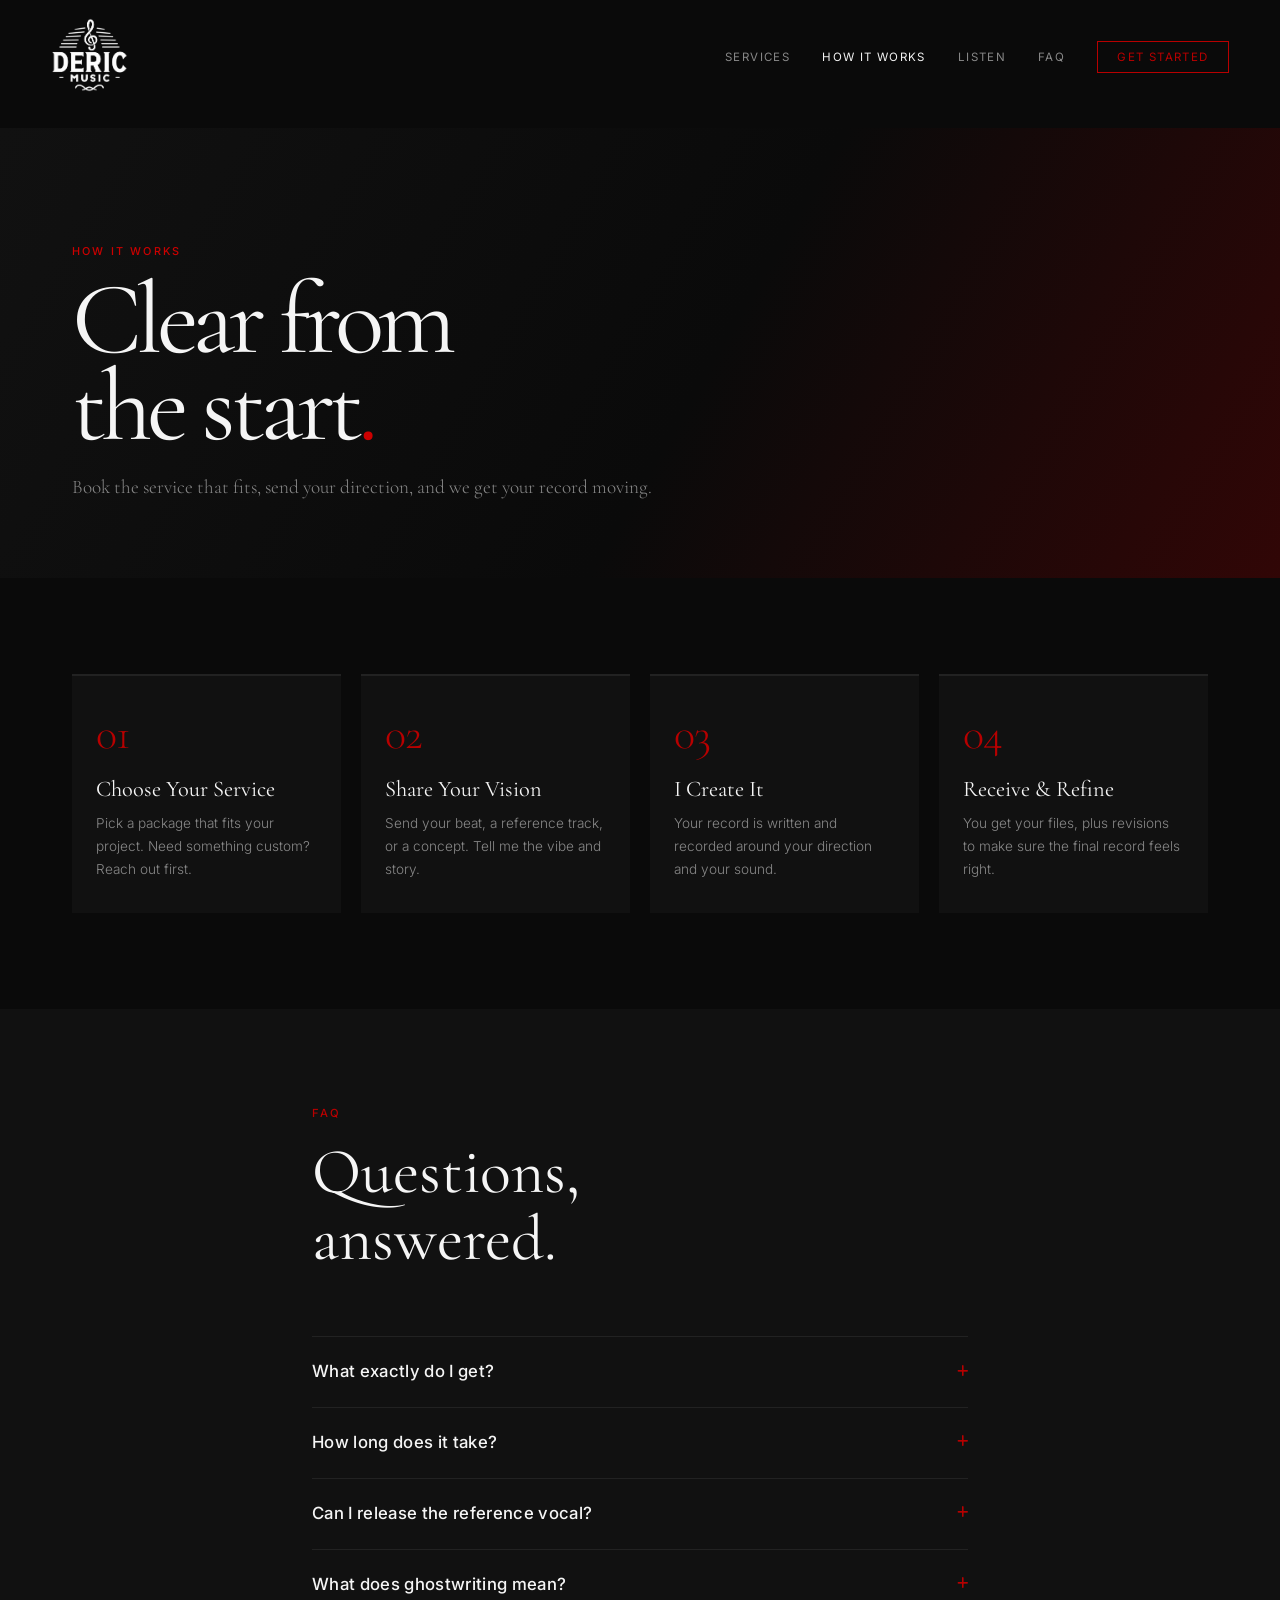
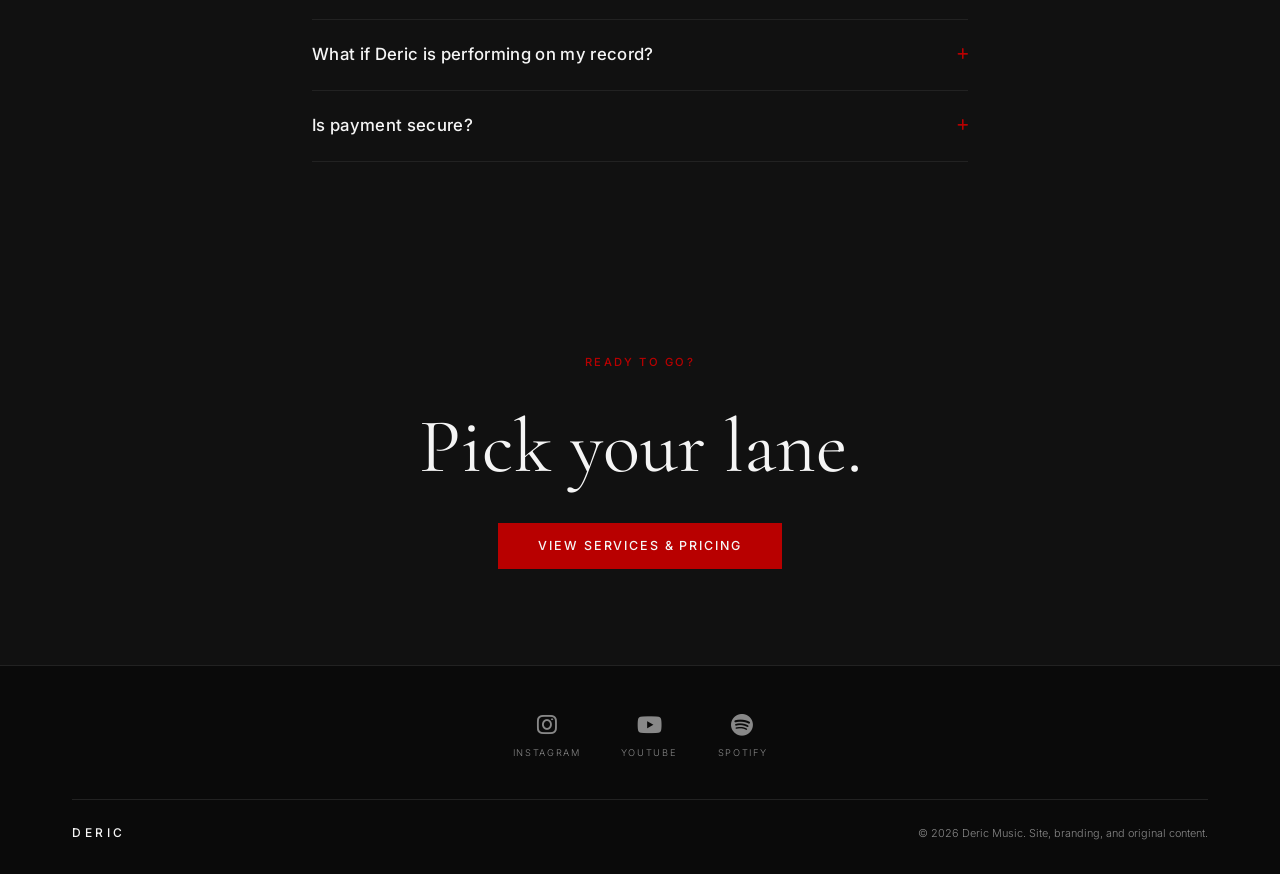
==== how-it-works.html @ 41b6d7cf "Polish navigation and inner page layout" ====
<!DOCTYPE html>
<html lang="en"><head><meta charset="UTF-8"><meta name="viewport" content="width=device-width, initial-scale=1.0"><title>How It Works | Deric Music</title><meta name="description" content="Everything you need to know before booking a Deric Music service."><meta name="theme-color" content="#0A0A0A"><link rel="preconnect" href="https://fonts.googleapis.com"><link rel="preconnect" href="https://fonts.gstatic.com" crossorigin><link href="https://fonts.googleapis.com/css2?family=Cormorant+Garamond:ital,wght@0,300;0,400;0,600;1,300;1,400&family=Inter:wght@300;400;500&display=swap" rel="stylesheet"><link rel="stylesheet" href="https://cdnjs.cloudflare.com/ajax/libs/font-awesome/6.6.0/css/all.min.css" crossorigin="anonymous" referrerpolicy="no-referrer"><link rel="stylesheet" href="css/reset.css"><link rel="stylesheet" href="css/tokens.css"><link rel="stylesheet" href="css/base.css"><link rel="stylesheet" href="css/components.css"><link rel="stylesheet" href="css/sections.css"><link rel="stylesheet" href="css/product.css"><link rel="stylesheet" href="css/home-revamp.css?v=inner-page-fix-1"></head>
<body><nav class="nav scrolled" id="nav"><div class="nav__inner"><a href="/" class="nav__logo" aria-label="Deric Music home"><img src="assets/images/deric-music-logo-transparent.png" alt="Deric Music"></a><button class="nav__hamburger" id="nav-hamburger" aria-label="Toggle menu" aria-expanded="false"><span></span><span></span><span></span></button><ul class="nav__links"><li><a href="services.html" class="nav__link">Services</a></li><li><a href="how-it-works.html" class="nav__link" aria-current="page">How It Works</a></li><li><a href="work.html" class="nav__link">Listen</a></li><li><a href="#faq" class="nav__link nav__link--anchor">FAQ</a></li><li><a href="services.html" class="nav__link nav__link--cta">Get Started</a></li></ul></div></nav>
<main class="page-shell"><header class="page-intro"><div class="container"><span class="page-intro__eyebrow">How It Works</span><h1>Clear from the start<span class="hero__period">.</span></h1><p>Book the service that fits, send your direction, and we get your record moving.</p></div></header>
<section class="section process"><div class="container"><div class="process__grid"><article class="process__step reveal"><span class="process__num">01</span><h2 class="process__step-title">Choose Your Service</h2><p class="process__step-body">Pick a package that fits your project. Need something custom? Reach out first.</p></article><article class="process__step reveal"><span class="process__num">02</span><h2 class="process__step-title">Share Your Vision</h2><p class="process__step-body">Send your beat, a reference track, or a concept. Tell me the vibe and story.</p></article><article class="process__step reveal"><span class="process__num">03</span><h2 class="process__step-title">I Create It</h2><p class="process__step-body">Your record is written and recorded around your direction and your sound.</p></article><article class="process__step reveal"><span class="process__num">04</span><h2 class="process__step-title">Receive &amp; Refine</h2><p class="process__step-body">You get your files, plus revisions to make sure the final record feels right.</p></article></div></div></section>
<section id="faq" class="section faq"><div class="container container--narrow"><div class="section__intro reveal"><span class="section__label">FAQ</span><h2 class="section__heading">Questions,<br>answered.</h2></div><div class="faq__list reveal">
<div class="faq__item"><button class="faq__q" aria-expanded="false"><span>What exactly do I get?</span><i class="fa-solid fa-plus" aria-hidden="true"></i></button><div class="faq__a"><p>Songwriting includes the writing and a reference vocal so you can hear it. Recorded vocal services include Deric performing on your record.</p></div></div>
<div class="faq__item"><button class="faq__q" aria-expanded="false"><span>How long does it take?</span><i class="fa-solid fa-plus" aria-hidden="true"></i></button><div class="faq__a"><p>Standard orders are delivered within 2 business days. Full songs and premium projects take 3 to 4 business days. Rush delivery is available for $60.</p></div></div>
<div class="faq__item"><button class="faq__q" aria-expanded="false"><span>Can I release the reference vocal?</span><i class="fa-solid fa-plus" aria-hidden="true"></i></button><div class="faq__a"><p>Reference vocals are there to help you hear the writing. They are not release vocals.</p></div></div>
<div class="faq__item"><button class="faq__q" aria-expanded="false"><span>What does ghostwriting mean?</span><i class="fa-solid fa-plus" aria-hidden="true"></i></button><div class="faq__a"><p>You can release the song under your name. Credit is appreciated, but it is always your call.</p></div></div>
<div class="faq__item"><button class="faq__q" aria-expanded="false"><span>What if Deric is performing on my record?</span><i class="fa-solid fa-plus" aria-hidden="true"></i></button><div class="faq__a"><p>Credits, splits, and release terms are agreed before work starts.</p></div></div>
<div class="faq__item"><button class="faq__q" aria-expanded="false"><span>Is payment secure?</span><i class="fa-solid fa-plus" aria-hidden="true"></i></button><div class="faq__a"><p>Yes. Payments are processed securely through Stripe. Your card details never touch this site.</p></div></div>
</div></div></section>
<section class="section cta"><div class="container container--narrow cta__inner"><span class="section__label reveal">Ready to Go?</span><h2 class="cta__heading reveal">Pick your lane.</h2><a href="services.html" class="btn btn--primary reveal">View Services &amp; Pricing</a></div></section></main>
<footer class="footer"><div class="container"><nav class="footer__socials" aria-label="Social links"><a href="https://instagram.com/envyderic" target="_blank" rel="noopener" class="footer__social-link"><i class="fa-brands fa-instagram"></i><span>Instagram</span></a><a href="https://youtube.com/@envyderic" target="_blank" rel="noopener" class="footer__social-link"><i class="fa-brands fa-youtube"></i><span>YouTube</span></a><a href="https://open.spotify.com/artist/08nIFJLOyYWc5eWJCa4S8X" target="_blank" rel="noopener" class="footer__social-link"><i class="fa-brands fa-spotify"></i><span>Spotify</span></a></nav><div class="footer__bottom"><span class="footer__logo">DERIC</span><span class="footer__copy">&copy; 2026 Deric Music. Site, branding, and original content.</span></div></div></footer><script src="js/main.js?v=inner-page-fix-1"></script></body></html>
---- css/tokens.css ----
:root {
  --color-black:       #0A0A0A;
  --color-surface:     #111111;
  --color-surface-2:   #1A1A1A;
  --color-crimson:     #B80000;
  --color-crimson-lit: #CC0000;
  --color-white:       #F5F5F5;
  --color-muted:       #888888;
  --color-border:      #222222;

  --font-display: 'Cormorant Garamond', Georgia, serif;
  --font-body:    'Inter', system-ui, sans-serif;

  --space-xs:  0.5rem;
  --space-sm:  1rem;
  --space-md:  2rem;
  --space-lg:  4rem;
  --space-xl:  6rem;
  --space-2xl: 10rem;

  --radius: 2px;

  --transition-fast: 150ms ease;
  --transition-base: 200ms ease;
  --transition-slow: 700ms ease;

  --container-max:    1200px;
  --container-narrow: 720px;
}
---- css/base.css ----
html {
  scroll-behavior: smooth;
  font-size: 16px;
}

body {
  background-color: var(--color-black);
  color: var(--color-white);
  font-family: var(--font-body);
  font-weight: 300;
  overflow-x: hidden;
}

h1, h2, h3 {
  font-family: var(--font-display);
  font-weight: 400;
  line-height: 1.1;
}

p {
  line-height: 1.7;
  color: var(--color-muted);
}

.container {
  width: 100%;
  max-width: var(--container-max);
  margin-inline: auto;
  padding-inline: var(--space-md);
}

.container--narrow {
  max-width: var(--container-narrow);
}

.section {
  padding-block: var(--space-xl);
}

.section__label {
  display: block;
  font-family: var(--font-body);
  font-size: 0.7rem;
  font-weight: 500;
  letter-spacing: 0.2em;
  text-transform: uppercase;
  color: var(--color-crimson);
  margin-bottom: var(--space-sm);
}

.section__heading {
  font-size: clamp(2.5rem, 5vw, 4rem);
  color: var(--color-white);
  line-height: 1.05;
  margin-bottom: var(--space-md);
}

.section__body {
  font-size: 1rem;
  line-height: 1.8;
  color: var(--color-muted);
  max-width: 52ch;
}

/* Scroll reveal */
.reveal {
  opacity: 0;
  transform: translateY(28px);
  transition: opacity var(--transition-slow), transform var(--transition-slow);
}

.reveal.visible {
  opacity: 1;
  transform: translateY(0);
}

@media (prefers-reduced-motion: reduce) {
  .reveal {
    opacity: 1;
    transform: none;
    transition: none;
  }
}
---- css/components.css ----
/* ─── Buttons ──────────────────────────────────────────── */
.btn {
  display: inline-block;
  padding: 0.85rem 2.5rem;
  font-family: var(--font-body);
  font-size: 0.78rem;
  font-weight: 500;
  letter-spacing: 0.15em;
  text-transform: uppercase;
  cursor: pointer;
  border: none;
  transition:
    background-color var(--transition-base),
    color var(--transition-base),
    letter-spacing var(--transition-base),
    border-color var(--transition-base);
}

.btn--primary {
  background-color: var(--color-crimson);
  color: var(--color-white);
}

.btn--primary:hover,
.btn--primary:focus-visible {
  background-color: var(--color-crimson-lit);
  letter-spacing: 0.22em;
}

.btn--ghost {
  background-color: transparent;
  color: var(--color-white);
  border: 1px solid rgba(245, 245, 245, 0.35);
}

.btn--ghost:hover,
.btn--ghost:focus-visible {
  border-color: var(--color-white);
  letter-spacing: 0.22em;
}

/* ─── Cards ────────────────────────────────────────────── */
.card {
  background-color: var(--color-surface);
  border-top: 2px solid var(--color-border);
  padding: 2.5rem 2rem;
  transition:
    border-color var(--transition-base),
    transform var(--transition-base),
    box-shadow var(--transition-base);
}

.card:hover {
  border-color: var(--color-crimson-lit);
  transform: translateY(-5px);
  box-shadow: 0 20px 48px rgba(0, 0, 0, 0.6);
}

.card__numeral {
  display: block;
  font-family: var(--font-display);
  font-size: 0.9rem;
  font-weight: 600;
  color: var(--color-crimson);
  letter-spacing: 0.05em;
  margin-bottom: var(--space-md);
}

.card__title {
  font-size: 1.65rem;
  color: var(--color-white);
  margin-bottom: 0.4rem;
}

.card__tagline {
  font-family: var(--font-display);
  font-style: italic;
  font-size: 1rem;
  color: var(--color-muted);
  margin-bottom: var(--space-sm);
  line-height: 1.4;
}

.card__body {
  font-size: 0.9rem;
  line-height: 1.75;
  color: var(--color-muted);
  margin-bottom: var(--space-md);
}

.card__link {
  font-size: 0.72rem;
  font-weight: 500;
  letter-spacing: 0.12em;
  text-transform: uppercase;
  color: var(--color-crimson);
  transition: color var(--transition-fast), letter-spacing var(--transition-fast);
}

.card__link:hover {
  color: var(--color-crimson-lit);
  letter-spacing: 0.2em;
}
---- css/sections.css ----
/* ─── Nav ───────────────────────────────────────────────── */
.nav {
  position: fixed;
  top: 0;
  left: 0;
  right: 0;
  z-index: 10000;
  transition: background-color 300ms ease;
}

.nav.scrolled {
  background-color: rgba(10, 10, 10, 0.92);
  backdrop-filter: blur(12px);
  -webkit-backdrop-filter: blur(12px);
  border-bottom: 1px solid var(--color-border);
}

.nav__inner {
  display: flex;
  align-items: center;
  justify-content: space-between;
  max-width: var(--container-max);
  margin-inline: auto;
  padding: 1.6rem 2rem;
}

.nav__logo {
  font-family: var(--font-body);
  font-size: 0.75rem;
  font-weight: 500;
  letter-spacing: 0.3em;
  color: var(--color-white);
}

.nav__links {
  display: flex;
  align-items: center;
  gap: 2.5rem;
}

.nav__link {
  font-size: 0.72rem;
  font-weight: 400;
  letter-spacing: 0.12em;
  text-transform: uppercase;
  color: var(--color-muted);
  transition: color var(--transition-fast);
  position: relative;
}

.nav__link::after {
  content: '';
  position: absolute;
  bottom: -3px;
  left: 0;
  right: 0;
  height: 1px;
  background-color: var(--color-crimson);
  transform: scaleX(0);
  transform-origin: left;
  transition: transform var(--transition-base);
}

.nav__link:hover { color: var(--color-white); }
.nav__link:hover::after { transform: scaleX(1); }

.nav__link--pay { color: var(--color-muted); }
.nav__link--pay:hover { color: var(--color-white); }

.nav__link--cta {
  color: var(--color-crimson);
  padding: 0.5rem 1.2rem;
  border: 1px solid var(--color-crimson);
  transition: background-color var(--transition-base), color var(--transition-base);
}
.nav__link--cta::after { display: none; }
.nav__link--cta:hover {
  background-color: var(--color-crimson);
  color: var(--color-white);
}

/* Hamburger — hidden on desktop */
.nav__hamburger {
  display: none;
  flex-direction: column;
  justify-content: space-between;
  width: 24px;
  height: 16px;
  background: none;
  border: none;
  padding: 0;
  cursor: pointer;
  flex-shrink: 0;
}

.nav__hamburger span {
  display: block;
  width: 100%;
  height: 1px;
  background-color: var(--color-white);
  transition: transform 250ms ease, opacity 250ms ease;
}

.nav__hamburger.is-active span:nth-child(1) { transform: translateY(7.5px) rotate(45deg); }
.nav__hamburger.is-active span:nth-child(2) { opacity: 0; }
.nav__hamburger.is-active span:nth-child(3) { transform: translateY(-7.5px) rotate(-45deg); }

/* ─── Hero ───────────────────────────────────────────────── */
.hero {
  position: relative;
  min-height: 100svh;
  display: grid;
  place-items: center;
  overflow: hidden;
  background: radial-gradient(ellipse at 65% 35%, rgba(90, 0, 0, 0.3) 0%, transparent 60%), #0A0A0A;
}

.hero__bg {
  position: absolute;
  inset: 0;
  overflow: hidden;
}

.hero__bg-img {
  width: 100%;
  height: 100%;
  object-fit: cover;
  object-position: center 25%;
  opacity: 0.42;
  filter: grayscale(15%);
  display: block;
}

.hero__bg::after {
  content: '';
  position: absolute;
  inset: 0;
  background:
    radial-gradient(ellipse at 65% 35%, rgba(90, 0, 0, 0.25) 0%, transparent 55%),
    linear-gradient(to bottom, rgba(10,10,10,0.25) 0%, rgba(10,10,10,0.55) 55%, var(--color-black) 100%);
}

.hero__content {
  position: relative;
  z-index: 1;
  text-align: center;
  display: flex;
  flex-direction: column;
  align-items: center;
  gap: 1.25rem;
  animation: heroFadeIn 1.2s cubic-bezier(0.16, 1, 0.3, 1) both;
  padding-inline: var(--space-md);
}

.hero__name {
  font-family: var(--font-display);
  font-size: clamp(5.5rem, 14vw, 12rem);
  font-weight: 300;
  color: var(--color-white);
  line-height: 0.9;
  letter-spacing: -0.01em;
}

.hero__tagline {
  font-family: var(--font-body);
  font-size: clamp(0.75rem, 1.5vw, 0.9rem);
  color: var(--color-muted);
  font-weight: 400;
  letter-spacing: 0.18em;
  text-transform: uppercase;
  line-height: 1;
  margin: 0;
}

.hero__cta { margin-top: var(--space-sm); }

.hero__scroll {
  position: absolute;
  bottom: 2.5rem;
  left: 50%;
  transform: translateX(-50%);
  z-index: 1;
  animation: heroFadeIn 2s ease both;
}

.hero__scroll-line {
  display: block;
  width: 1px;
  height: 52px;
  background: linear-gradient(to bottom, var(--color-crimson), transparent);
  animation: scrollPulse 2.2s ease-in-out infinite;
}

@keyframes heroFadeIn {
  from { opacity: 0; transform: translateY(24px); }
  to   { opacity: 1; transform: translateY(0); }
}

@keyframes scrollPulse {
  0%, 100% { opacity: 0.25; transform: scaleY(0.9); }
  50%       { opacity: 1;    transform: scaleY(1.1); }
}

/* ─── Services ─────────────────────────────────────────────── */
.services .section__intro {
  max-width: 580px;
  margin-bottom: var(--space-lg);
}

.services__grid {
  display: grid;
  grid-template-columns: repeat(auto-fit, minmax(260px, 1fr));
  gap: 1.5rem;
}

/* ─── Value ──────────────────────────────────────────────────── */
.value { background-color: var(--color-surface); }
.value .section__heading { margin-bottom: var(--space-lg); }
.value__list { border-top: 1px solid var(--color-border); }

.value__item {
  padding: 1.6rem 0;
  border-bottom: 1px solid var(--color-border);
  font-size: clamp(0.95rem, 2vw, 1.1rem);
  font-weight: 300;
  color: var(--color-white);
  display: flex;
  align-items: center;
  gap: 1.25rem;
  line-height: 1.4;
}

.value__item::before {
  content: '—';
  color: var(--color-crimson);
  font-family: var(--font-display);
  font-size: 1.2rem;
  flex-shrink: 0;
}

/* ─── Credibility ────────────────────────────────────────────── */
.credibility {
  text-align: center;
  padding-block: var(--space-2xl);
}

.credibility__stats {
  display: flex;
  justify-content: center;
  align-items: center;
  gap: var(--space-lg);
  flex-wrap: wrap;
  margin-bottom: var(--space-lg);
}

.stat {
  display: flex;
  flex-direction: column;
  align-items: center;
  gap: 0.75rem;
}

.stat__number {
  font-family: var(--font-display);
  font-size: clamp(4rem, 8vw, 7rem);
  font-weight: 300;
  color: var(--color-white);
  line-height: 1;
  letter-spacing: -0.02em;
}

.stat__label {
  font-size: 0.7rem;
  font-weight: 500;
  letter-spacing: 0.22em;
  text-transform: uppercase;
  color: var(--color-muted);
}

.stat__divider {
  width: 1px;
  height: 90px;
  background-color: var(--color-border);
  flex-shrink: 0;
}

.credibility__note {
  font-family: var(--font-display);
  font-size: 1.2rem;
  color: var(--color-muted);
  font-style: italic;
  line-height: 1;
  margin-bottom: var(--space-lg);
}

.stream-badges {
  display: flex;
  justify-content: center;
  gap: 1rem;
  flex-wrap: wrap;
}

.stream-badge {
  display: inline-flex;
  align-items: center;
  gap: 1rem;
  padding: 1rem 1.75rem;
  background: var(--color-surface);
  border: 1px solid var(--color-border);
  transition: border-color var(--transition-base), transform var(--transition-base), box-shadow var(--transition-base);
  text-decoration: none;
}

.stream-badge:hover {
  border-color: var(--color-crimson);
  transform: translateY(-3px);
  box-shadow: 0 16px 40px rgba(0, 0, 0, 0.5);
}

.stream-badge__icon {
  font-size: 1.6rem;
  color: var(--color-white);
  line-height: 1;
}

.stream-badge__text {
  display: flex;
  flex-direction: column;
  text-align: left;
  gap: 0.15rem;
}

.stream-badge__sub {
  font-size: 0.58rem;
  letter-spacing: 0.18em;
  text-transform: uppercase;
  color: var(--color-muted);
  line-height: 1;
}

.stream-badge__name {
  font-size: 0.9rem;
  font-weight: 500;
  color: var(--color-white);
  letter-spacing: 0.03em;
  line-height: 1.2;
}

/* ─── Photo Break ────────────────────────────────────────────── */
.photo-break {
  position: relative;
  height: 65vh;
  overflow: hidden;
  background: #0d0d0d;
}

.photo-break__img {
  width: 100%;
  height: 100%;
  object-fit: cover;
  object-position: center 20%;
  opacity: 0.6;
  display: block;
}

.photo-break__overlay {
  position: absolute;
  inset: 0;
  background: linear-gradient(
    to bottom,
    var(--color-black) 0%,
    transparent 18%,
    transparent 75%,
    var(--color-surface) 100%
  );
}

/* ─── CTA ───────────────────────────────────────────────────────── */
.cta {
  background-color: var(--color-surface);
  text-align: center;
}

.cta__inner {
  margin-inline: auto;
  display: flex;
  flex-direction: column;
  align-items: center;
  gap: 1.25rem;
}

.cta__heading {
  font-size: clamp(3rem, 6vw, 5.5rem);
  color: var(--color-white);
  line-height: 1.05;
}

.cta__body {
  font-size: 1rem;
  line-height: 1.85;
  color: var(--color-muted);
}

.cta .btn--primary { margin-top: var(--space-sm); }

.cta__pay-link {
  font-size: 0.72rem;
  font-weight: 400;
  letter-spacing: 0.1em;
  text-transform: uppercase;
  color: var(--color-muted);
  transition: color var(--transition-fast);
  margin-top: 0.5rem;
}
.cta__pay-link:hover { color: var(--color-white); }

/* ─── Footer ──────────────────────────────────────────────────────────── */
.footer {
  border-top: 1px solid var(--color-border);
  padding-block: 3rem 2rem;
}

.footer__socials {
  display: flex;
  justify-content: center;
  align-items: flex-start;
  gap: 2.5rem;
  margin-bottom: 2.5rem;
  flex-wrap: wrap;
}

.footer__social-link {
  display: flex;
  flex-direction: column;
  align-items: center;
  gap: 0.55rem;
  color: var(--color-muted);
  transition: color var(--transition-fast), transform var(--transition-fast);
}

.footer__social-link i {
  font-size: 1.4rem;
  line-height: 1;
}

.footer__social-link span {
  font-size: 0.58rem;
  letter-spacing: 0.18em;
  text-transform: uppercase;
}

.footer__social-link:hover {
  color: var(--color-white);
  transform: translateY(-2px);
}

.footer__bottom {
  display: flex;
  justify-content: space-between;
  align-items: center;
  padding-top: 1.5rem;
  border-top: 1px solid var(--color-border);
}

.footer__logo {
  font-family: var(--font-body);
  font-size: 0.75rem;
  font-weight: 500;
  letter-spacing: 0.3em;
  color: var(--color-white);
}

.footer__copy {
  font-size: 0.68rem;
  color: var(--color-muted);
}

/* ─── Samples / Listen ─────────────────────────────────────────────── */
.samples {
  background: var(--color-black);
}

.samples .section__intro {
  max-width: 560px;
  margin-bottom: var(--space-lg);
}

.tracklist {
  display: flex;
  flex-direction: column;
  border-top: 1px solid var(--color-border);
}

.track {
  display: grid;
  grid-template-columns: 2.5rem 1fr auto auto;
  align-items: center;
  gap: 1.5rem;
  padding: 1.1rem 0;
  border-bottom: 1px solid var(--color-border);
  transition: background-color 150ms ease;
}

.track:hover { background: rgba(255,255,255,0.02); }
.track.is-playing { background: rgba(184, 0, 0, 0.04); }

.track__play {
  width: 2.5rem;
  height: 2.5rem;
  border: 1px solid var(--color-border);
  background: transparent;
  color: var(--color-muted);
  display: flex;
  align-items: center;
  justify-content: center;
  cursor: pointer;
  flex-shrink: 0;
  transition: border-color 200ms ease, color 200ms ease, background-color 200ms ease;
  font-size: 0.6rem;
}

.track__play:hover {
  border-color: rgba(184, 0, 0, 0.6);
  color: var(--color-white);
}

.track.is-playing .track__play {
  border-color: var(--color-crimson);
  background: var(--color-crimson);
  color: var(--color-white);
}

.track__info {
  display: flex;
  flex-direction: column;
  gap: 0.3rem;
  min-width: 0;
}

.track__name {
  font-family: var(--font-display);
  font-size: 1.2rem;
  font-weight: 400;
  color: var(--color-white);
  line-height: 1;
  white-space: nowrap;
  overflow: hidden;
  text-overflow: ellipsis;
}

.track__tag {
  font-size: 0.58rem;
  font-weight: 500;
  letter-spacing: 0.18em;
  text-transform: uppercase;
  color: var(--color-muted);
  line-height: 1;
}

.track.is-playing .track__tag { color: var(--color-crimson); }

.track__progress-wrap { flex: 1; }

.track__progress-bar {
  width: 100%;
  height: 2px;
  background: var(--color-border);
  cursor: pointer;
  position: relative;
}

.track__progress-bar:hover { background: rgba(184, 0, 0, 0.3); }

.track__progress-fill {
  height: 100%;
  width: 0%;
  background: var(--color-crimson);
  pointer-events: none;
}

.track__time {
  font-size: 0.65rem;
  letter-spacing: 0.06em;
  color: var(--color-muted);
  font-variant-numeric: tabular-nums;
  min-width: 2.8rem;
  text-align: right;
  flex-shrink: 0;
}

.track.is-playing .track__time { color: var(--color-crimson); }

.samples__note {
  margin-top: 1.5rem;
  font-size: 0.7rem;
  letter-spacing: 0.12em;
  text-transform: uppercase;
  color: var(--color-muted);
  text-align: center;
}

.samples__spotify-link {
  color: var(--color-white);
  transition: color var(--transition-fast);
}

.samples__spotify-link:hover { color: var(--color-crimson); }

/* ─── Volume Control ─────────────────────────────────────────────── */
.player__volume {
  display: flex;
  align-items: center;
  gap: 0.75rem;
  padding: 0.9rem 0;
  border-bottom: 1px solid var(--color-border);
}

.player__volume i {
  color: var(--color-muted);
  font-size: 0.72rem;
  width: 1rem;
  text-align: center;
  flex-shrink: 0;
  transition: color 200ms ease;
}

.volume__slider {
  width: 130px;
  -webkit-appearance: none;
  appearance: none;
  height: 2px;
  background: var(--color-border);
  outline: none;
  cursor: pointer;
  border-radius: 0;
}

.volume__slider::-webkit-slider-thumb {
  -webkit-appearance: none;
  appearance: none;
  width: 10px;
  height: 10px;
  background: var(--color-crimson);
  cursor: pointer;
  border-radius: 50%;
  transition: transform 150ms ease;
}

.volume__slider::-webkit-slider-thumb:hover { transform: scale(1.3); }

.volume__slider::-moz-range-thumb {
  width: 10px;
  height: 10px;
  background: var(--color-crimson);
  cursor: pointer;
  border-radius: 50%;
  border: none;
}

/* ─── Digital Products (Coming Soon) ──────────────────────────────────────────── */
.products {
  background-color: var(--color-surface);
}

.products__coming {
  display: flex;
  flex-direction: column;
  gap: 1rem;
}

.products__coming .section__heading {
  margin-bottom: 0;
}

.products__soon-badge {
  display: inline-block;
  align-self: flex-start;
  font-size: 0.62rem;
  font-weight: 500;
  letter-spacing: 0.2em;
  text-transform: uppercase;
  color: var(--color-muted);
  border: 1px solid var(--color-border);
  padding: 0.4rem 1rem;
  margin-top: 0.5rem;
}

/* ─── Mobile ───────────────────────────────────────────────────────────────── */
@media (max-width: 767px) {
  .nav__hamburger {
    display: flex;
  }

  .nav__links {
    position: fixed;
    top: 0;
    left: 0;
    width: 100vw;
    height: 100vh;
    height: 100dvh;
    background-color: #0A0A0A;
    flex-direction: column;
    justify-content: center;
    align-items: center;
    gap: 2.75rem;
    transform: translateX(100%);
    transition: transform 350ms cubic-bezier(0.16, 1, 0.3, 1);
    z-index: 9999;
    background-image: radial-gradient(ellipse at 50% 50%, rgba(90, 0, 0, 0.18) 0%, transparent 65%);
  }

  .nav__links.is-open {
    transform: translateX(0);
  }

  .nav__link {
    font-size: 1.1rem;
    letter-spacing: 0.22em;
    color: var(--color-muted);
  }

  .nav__link:hover {
    color: var(--color-white);
  }

  .nav__link--cta {
    padding: 0.85rem 2.5rem;
    font-size: 0.85rem;
  }

  .nav__link--pay {
    font-size: 0.85rem;
    letter-spacing: 0.18em;
  }

  .services__grid { grid-template-columns: 1fr; }

  .track {
    grid-template-columns: 2.5rem 1fr auto;
  }

  .track__progress-wrap { display: none; }

  .credibility__stats {
    flex-direction: column;
    gap: var(--space-md);
  }

  .stat__divider { width: 60px; height: 1px; }

  .photo-break { height: 50vh; }

  .footer__socials { gap: 1.75rem; }

  .footer__bottom {
    flex-direction: column;
    gap: 0.75rem;
    text-align: center;
  }
}

@media (min-width: 768px) and (max-width: 1023px) {
  .services__grid { grid-template-columns: repeat(2, 1fr); }
}
---- css/product.css ----
/* ═══════════════════════════════════════════════════════════
   PRODUCT LAYER — conversion & clarity sections
   Hero messaging · Trust bar · Process · FAQ · Product polish
   ═══════════════════════════════════════════════════════════ */

/* ─── Hero Messaging ─────────────────────────────────── */
.hero__eyebrow {
  font-family: var(--font-body);
  font-size: 0.66rem;
  font-weight: 500;
  letter-spacing: 0.32em;
  text-transform: uppercase;
  color: var(--color-crimson);
  margin-bottom: 0.5rem;
}

.hero__offer {
  font-family: var(--font-body);
  font-size: clamp(0.95rem, 2vw, 1.15rem);
  font-weight: 300;
  line-height: 1.7;
  color: var(--color-white);
  max-width: 40ch;
  margin: 0.75rem auto 0;
  opacity: 0.9;
}

.hero__ctas {
  display: flex;
  gap: 1rem;
  flex-wrap: wrap;
  justify-content: center;
  margin-top: 1.75rem;
}

.hero__trust {
  margin-top: 1.75rem;
  font-size: 0.68rem;
  letter-spacing: 0.16em;
  text-transform: uppercase;
  color: var(--color-muted);
  line-height: 1.6;
}

.hero__trust strong {
  color: var(--color-white);
  font-weight: 500;
}

/* ─── Trust Bar ──────────────────────────────────────── */
.trustbar {
  border-block: 1px solid var(--color-border);
  background: var(--color-surface);
  padding-block: 1.4rem;
}

.trustbar__inner {
  display: flex;
  align-items: center;
  justify-content: center;
  flex-wrap: wrap;
  gap: 1.25rem 2.5rem;
}

.trustbar__item {
  display: flex;
  align-items: baseline;
  gap: 0.5rem;
}

.trustbar__num {
  font-family: var(--font-display);
  font-size: 1.5rem;
  font-weight: 500;
  color: var(--color-white);
  line-height: 1;
}

.trustbar__label {
  font-size: 0.62rem;
  font-weight: 500;
  letter-spacing: 0.18em;
  text-transform: uppercase;
  color: var(--color-muted);
}

.trustbar__divider {
  width: 1px;
  height: 26px;
  background: var(--color-border);
}

.trustbar__platforms {
  display: flex;
  align-items: center;
  gap: 1rem;
}

.trustbar__on {
  font-size: 0.62rem;
  font-weight: 500;
  letter-spacing: 0.18em;
  text-transform: uppercase;
  color: var(--color-muted);
}

.trustbar__platforms a {
  color: var(--color-muted);
  font-size: 1.15rem;
  line-height: 1;
  transition: color var(--transition-fast), transform var(--transition-fast);
}

.trustbar__platforms a:hover {
  color: var(--color-white);
  transform: translateY(-2px);
}

/* ─── Process / How It Works ─────────────────────────── */
.process {
  background: var(--color-black);
}

.process .section__intro {
  max-width: 580px;
  margin-bottom: var(--space-lg);
}

.process__grid {
  display: grid;
  grid-template-columns: repeat(4, 1fr);
  gap: 1.25rem;
  counter-reset: step;
}

.process__step {
  position: relative;
  padding: 2.25rem 1.5rem 2rem;
  background: var(--color-surface);
  border-top: 2px solid var(--color-border);
  transition: border-color var(--transition-base), transform var(--transition-base);
}

.process__step:hover {
  border-color: var(--color-crimson);
  transform: translateY(-4px);
}

.process__num {
  font-family: var(--font-display);
  font-size: 2.75rem;
  font-weight: 300;
  color: var(--color-crimson);
  line-height: 1;
  letter-spacing: -0.02em;
  margin-bottom: 1.25rem;
  display: block;
}

.process__step-title {
  font-family: var(--font-display);
  font-size: 1.4rem;
  font-weight: 400;
  color: var(--color-white);
  line-height: 1.15;
  margin-bottom: 0.6rem;
}

.process__step-body {
  font-size: 0.85rem;
  line-height: 1.7;
  color: var(--color-muted);
}

/* ─── Service Card Price Line ────────────────────────── */
.card__price {
  font-family: var(--font-body);
  font-size: 0.7rem;
  font-weight: 500;
  letter-spacing: 0.14em;
  text-transform: uppercase;
  color: var(--color-crimson);
  margin-bottom: var(--space-md);
}

/* ─── Pricing Product Terms ──────────────────────────── */
.price-card__terms {
  display: flex;
  flex-wrap: wrap;
  gap: 0.5rem;
  margin-bottom: 1.5rem;
}

.price-card__term {
  display: inline-flex;
  align-items: center;
  gap: 0.4rem;
  font-size: 0.66rem;
  font-weight: 500;
  letter-spacing: 0.06em;
  color: var(--color-muted);
  border: 1px solid var(--color-border);
  padding: 0.32rem 0.6rem;
  border-radius: 999px;
}

.price-card__term i {
  color: var(--color-crimson);
  font-size: 0.62rem;
}

/* ─── Reassurance line under pricing ─────────────────── */
.pricing__assurance {
  display: flex;
  align-items: center;
  justify-content: center;
  gap: 0.6rem;
  margin-top: 2rem;
  font-size: 0.72rem;
  letter-spacing: 0.08em;
  color: var(--color-muted);
  text-align: center;
}

.pricing__assurance i {
  color: var(--color-crimson);
}

/* ─── Verified / Find Me ─────────────────────────────── */
.verified {
  margin-top: var(--space-lg);
  padding-top: var(--space-lg);
  border-top: 1px solid var(--color-border);
  text-align: center;
}

.verified__label {
  font-size: 0.66rem;
  font-weight: 500;
  letter-spacing: 0.2em;
  text-transform: uppercase;
  color: var(--color-muted);
  margin-bottom: 1.25rem;
}

.verified__label--pro {
  margin-top: 2.25rem;
}

.verified__links {
  display: flex;
  flex-wrap: wrap;
  justify-content: center;
  gap: 0.75rem;
}

.verified__chip {
  display: inline-flex;
  align-items: center;
  gap: 0.55rem;
  padding: 0.65rem 1.15rem;
  border: 1px solid var(--color-border);
  font-size: 0.74rem;
  font-weight: 400;
  letter-spacing: 0.04em;
  color: var(--color-white);
  transition: border-color var(--transition-base), transform var(--transition-base);
}

.verified__chip i {
  font-size: 1rem;
  color: var(--color-muted);
  transition: color var(--transition-base);
}

.verified__chip:hover {
  border-color: var(--color-crimson);
  transform: translateY(-2px);
}

.verified__chip:hover i {
  color: var(--color-crimson);
}

/* ─── FAQ ────────────────────────────────────────────── */
.faq {
  background: var(--color-surface);
}

.faq .section__intro {
  margin-bottom: var(--space-lg);
}

.faq__list {
  border-top: 1px solid var(--color-border);
}

.faq__item {
  border-bottom: 1px solid var(--color-border);
}

.faq__q {
  width: 100%;
  display: flex;
  align-items: center;
  justify-content: space-between;
  gap: 1.5rem;
  padding: 1.5rem 0;
  background: none;
  border: none;
  cursor: pointer;
  text-align: left;
  color: var(--color-white);
  font-family: var(--font-display);
  font-size: clamp(1.1rem, 2vw, 1.35rem);
  font-weight: 400;
  line-height: 1.3;
  transition: color var(--transition-fast);
}

.faq__q:hover {
  color: var(--color-crimson-lit);
}

.faq__q i {
  flex-shrink: 0;
  font-size: 0.8rem;
  color: var(--color-crimson);
  transition: transform var(--transition-base);
}

.faq__item.is-open .faq__q i {
  transform: rotate(45deg);
}

.faq__a {
  max-height: 0;
  overflow: hidden;
  transition: max-height var(--transition-base) ease;
}

.faq__a p {
  padding: 0 0 1.5rem;
  font-size: 0.92rem;
  line-height: 1.8;
  color: var(--color-muted);
  max-width: 60ch;
}

.faq__a strong {
  color: var(--color-white);
  font-weight: 500;
}

/* ─── Final CTA reassurance ──────────────────────────── */
.cta__reassure {
  display: flex;
  align-items: center;
  justify-content: center;
  gap: 0.5rem;
  margin-top: 1rem;
  font-size: 0.7rem;
  letter-spacing: 0.1em;
  text-transform: uppercase;
  color: var(--color-muted);
}

.cta__reassure i {
  color: var(--color-crimson);
}

/* ─── Mobile ─────────────────────────────────────────── */
@media (max-width: 767px) {
  .process__grid {
    grid-template-columns: 1fr;
    gap: 0.75rem;
  }

  .trustbar__divider {
    display: none;
  }

  .trustbar__inner {
    gap: 1rem 1.75rem;
  }

  .hero__ctas {
    width: 100%;
  }

  .hero__ctas .btn {
    flex: 1;
    text-align: center;
    padding-inline: 1rem;
  }
}

@media (min-width: 768px) and (max-width: 1023px) {
  .process__grid {
    grid-template-columns: repeat(2, 1fr);
  }
}
---- css/home-revamp.css ----
/* Homepage revision: editorial service index */
.nav {
  background: rgba(10, 10, 10, 0.4);
}

.nav__inner {
  max-width: none;
  padding: 1.1rem clamp(1.25rem, 4vw, 4rem);
}

.nav__logo {
  display: block;
  width: 4.8rem;
  line-height: 0;
}

.nav__logo img {
  display: block;
  width: 100%;
  height: auto;
}

.nav__links {
  gap: clamp(1rem, 2.5vw, 2.5rem);
}

.hero {
  min-height: clamp(38rem, 55vw, 43rem);
  display: block;
  background: var(--color-black);
}

.hero__bg-img {
  object-position: 64% center;
  opacity: 0.82;
  filter: grayscale(1);
}

.hero__bg::after {
  background: rgba(10, 10, 10, 0.46);
}

.hero__content {
  min-height: clamp(38rem, 55vw, 43rem);
  width: min(100%, 1440px);
  margin-inline: auto;
  align-items: flex-start;
  justify-content: flex-end;
  gap: 1.35rem;
  padding: 9.5rem clamp(1.5rem, 5vw, 4.5rem) 3.5rem;
  text-align: left;
}

.hero__name {
  max-width: 11ch;
  font-size: clamp(4.5rem, 9.2vw, 9.5rem);
  font-weight: 400;
  line-height: 0.82;
  letter-spacing: -0.055em;
  text-wrap: balance;
}

.hero__name > span {
  display: block;
  white-space: nowrap;
}

.hero__period {
  color: var(--color-crimson-lit);
}

.hero__offer {
  max-width: 34ch;
  margin: 0;
  color: var(--color-white);
  font-family: var(--font-display);
  font-size: clamp(1.15rem, 1.75vw, 1.45rem);
  line-height: 1.38;
}

.hero__ctas {
  display: flex;
  flex-wrap: wrap;
  align-items: center;
  gap: 1.25rem;
  margin-top: 0.4rem;
}

.hero__primary,
.hero__listen {
  display: inline-flex;
  align-items: center;
  justify-content: center;
  min-height: 3.5rem;
  font-size: 0.69rem;
  font-weight: 500;
  letter-spacing: 0.19em;
  text-transform: uppercase;
}

.hero__primary {
  gap: 1.8rem;
  padding: 0 1.65rem 0 1.85rem;
  border-radius: 999px;
  background: var(--color-crimson);
  color: var(--color-white);
  transition: background-color 200ms ease, transform 200ms ease, box-shadow 200ms ease;
}

.hero__primary:hover,
.hero__primary:focus-visible {
  background: var(--color-crimson-lit);
  box-shadow: 0 0 26px rgba(204, 0, 0, 0.5);
  transform: translateY(-2px);
}

.hero__listen {
  gap: 0.75rem;
  color: var(--color-white);
}

.hero__play {
  display: inline-grid;
  width: 2.9rem;
  height: 2.9rem;
  place-items: center;
  border: 1px solid rgba(245, 245, 245, 0.8);
  border-radius: 50%;
  transition: border-color 200ms ease, background-color 200ms ease;
}

.hero__play i {
  margin-left: 2px;
  font-size: 0.65rem;
}

.hero__listen:hover .hero__play,
.hero__listen:focus-visible .hero__play {
  border-color: var(--color-crimson-lit);
  background: var(--color-crimson);
}

.hero__stats {
  display: flex;
  gap: 0;
  margin-top: 1.1rem;
  color: var(--color-white);
}

.hero__stats span {
  display: flex;
  flex-direction: column;
  gap: 0.22rem;
  padding: 0 2.2rem;
  font-size: 0.59rem;
  font-weight: 500;
  letter-spacing: 0.2em;
  text-transform: uppercase;
}

.hero__stats span:first-child {
  padding-left: 0;
  border-right: 1px solid rgba(245, 245, 245, 0.45);
}

.hero__stats strong {
  color: var(--color-white);
  font-family: var(--font-display);
  font-size: clamp(2.2rem, 4vw, 3.5rem);
  font-weight: 400;
  letter-spacing: -0.04em;
  line-height: 0.85;
}

.hero__scroll {
  display: none;
}

.services--index {
  padding-block: clamp(2rem, 5vw, 4rem) clamp(5rem, 9vw, 8rem);
  background: var(--color-black);
}

/* The homepage is intentionally short. The deeper details now live on their own pages. */
.home .process,
.home .samples,
.home .pricing,
.home .products,
.home .value,
.home .credibility,
.home .faq,
.home .photo-break,
.home .cta {
  display: none;
}

.page-shell {
  padding-top: 5.4rem;
}

.page-intro {
  padding: clamp(4.5rem, 9vw, 8rem) 0 clamp(3rem, 6vw, 5rem);
  background: linear-gradient(120deg, #111 0%, #0a0a0a 55%, #310606 100%);
}

.page-intro__eyebrow {
  display: block;
  margin-bottom: 1rem;
  color: var(--color-crimson-lit);
  font-size: 0.68rem;
  font-weight: 500;
  letter-spacing: 0.2em;
  text-transform: uppercase;
}

.page-intro h1 {
  max-width: 9ch;
  margin: 0;
  color: var(--color-white);
  font-family: var(--font-display);
  font-size: clamp(3.8rem, 8vw, 7.5rem);
  font-weight: 400;
  letter-spacing: -0.055em;
  line-height: 0.85;
}

.page-intro p {
  max-width: 38rem;
  margin: 1.5rem 0 0;
  color: var(--color-muted);
  font-family: var(--font-display);
  font-size: 1.2rem;
  line-height: 1.45;
}

.nav__link[aria-current="page"] {
  color: var(--color-white);
}

@media (max-width: 767px) {
  .page-shell {
    padding-top: 4.5rem;
  }

  .page-intro {
    padding: 4.5rem 0 3rem;
  }
}

/* Full-screen service console */
.home {
  min-height: 100svh;
  overflow: hidden;
}

.home .hero,
.home .services--index,
.home .footer {
  display: none;
}

.home .nav {
  background: transparent;
}

.home .nav__inner {
  position: relative;
  z-index: 5;
  padding: 2rem clamp(1.25rem, 4vw, 4rem);
}

.home .nav__logo {
  width: clamp(4.3rem, 6vw, 5.8rem);
}

.home .nav__hamburger {
  display: grid;
  width: 2.75rem;
  height: 2.75rem;
  place-items: center;
  color: var(--color-white);
  font-size: 1.35rem;
}

.home .nav__hamburger i {
  transition: color 180ms ease, transform 180ms ease;
}

.home .nav__hamburger:hover i,
.home .nav__hamburger:focus-visible i,
.home .nav__hamburger.is-active i {
  color: var(--color-crimson-lit);
  transform: scale(1.12);
}

.home .nav__links {
  position: fixed;
  top: 5.2rem;
  right: clamp(1.25rem, 4vw, 4rem);
  z-index: 4;
  display: none;
  width: min(19rem, calc(100vw - 2.5rem));
  padding: 1.2rem;
  border: 1px solid rgba(245, 245, 245, 0.28);
  background: rgba(10, 10, 10, 0.96);
  box-shadow: 0 1.5rem 4rem rgba(0, 0, 0, 0.45);
}

.home .nav__links.is-open {
  display: grid;
  gap: 0;
}

.home .nav__links li {
  border-bottom: 1px solid rgba(245, 245, 245, 0.14);
}

.home .nav__links li:last-child {
  border-bottom: 0;
}

.home .nav__link {
  display: block;
  padding: 0.95rem 0.25rem;
  color: var(--color-white);
}

.home .nav__link--cta {
  margin: 0.8rem 0.25rem 0.25rem;
  padding: 0.8rem 0.9rem;
  text-align: center;
}

.service-console {
  position: relative;
  display: grid;
  grid-template-columns: clamp(10rem, 17vw, 15.5rem) minmax(0, 1fr);
  width: 100%;
  height: 100svh;
  overflow: hidden;
  background: var(--color-black);
  color: var(--color-white);
}

.service-console__photo,
.service-console__photo::after {
  position: absolute;
  inset: 0;
}

.service-console__photo {
  z-index: 0;
  pointer-events: none;
}

.service-console__photo img {
  width: 100%;
  height: 100%;
  object-fit: cover;
  object-position: right center;
  filter: grayscale(1) contrast(1.08);
  opacity: 0.72;
}

.service-console__photo::after {
  content: '';
  background: linear-gradient(90deg, #0a0a0a 0%, rgba(10, 10, 10, 0.96) 17%, rgba(10, 10, 10, 0.52) 57%, rgba(10, 10, 10, 0.15) 100%);
}

.service-console__rail,
.service-console__main {
  position: relative;
  z-index: 1;
}

.service-console__rail {
  display: flex;
  flex-direction: column;
  justify-content: flex-end;
  gap: 3.5rem;
  padding: 8rem 2.6rem 3rem clamp(1.4rem, 3vw, 4rem);
  border-right: 1px solid rgba(245, 245, 245, 0.16);
}

.service-console__stats {
  display: grid;
  gap: 2rem;
}

.service-console__stats > div {
  display: grid;
  gap: 0.45rem;
  padding-bottom: 1.7rem;
  border-bottom: 1px solid rgba(245, 245, 245, 0.22);
}

.service-console__stats > div:last-child {
  padding-bottom: 0;
  border: 0;
}

.service-console__stats strong {
  font-family: var(--font-display);
  font-size: clamp(2.2rem, 3vw, 3.5rem);
  font-weight: 400;
  letter-spacing: -0.045em;
  line-height: 0.84;
}

.service-console__stats span,
.service-console__listen {
  font-size: 0.62rem;
  font-weight: 500;
  letter-spacing: 0.22em;
  text-transform: uppercase;
}

.service-console__listen {
  display: grid;
  justify-items: start;
  gap: 0.85rem;
  color: var(--color-white);
}

.service-console__listen span {
  display: grid;
  width: 4rem;
  height: 4rem;
  place-items: center;
  border: 1px solid var(--color-crimson-lit);
  border-radius: 50%;
  color: var(--color-white);
  transition: background-color 180ms ease, transform 180ms ease;
}

.service-console__listen:hover span,
.service-console__listen:focus-visible span {
  background: var(--color-crimson);
  transform: scale(1.06);
}

.service-console__listen i {
  margin-left: 2px;
  font-size: 0.8rem;
}

.service-console__main {
  display: grid;
  grid-template-rows: auto 1fr;
  min-width: 0;
  padding: clamp(7.2rem, 10vw, 9rem) clamp(2rem, 7vw, 7rem) clamp(2rem, 5vw, 4rem);
}

.service-console__header h1 {
  max-width: 15ch;
  margin: 0;
  font-family: var(--font-display);
  font-size: clamp(3.5rem, 6vw, 6.5rem);
  font-weight: 400;
  letter-spacing: -0.055em;
  line-height: 0.83;
}

.service-console__header h1 span {
  color: var(--color-crimson-lit);
}

.service-console__header > p {
  margin: 1.2rem 0 0;
  color: var(--color-white);
  font-family: var(--font-display);
  font-size: clamp(1.1rem, 1.7vw, 1.4rem);
}

.service-console__tabs {
  display: grid;
  grid-template-columns: repeat(4, minmax(0, 1fr));
  gap: 0;
  margin-top: clamp(2rem, 4vw, 3.7rem);
  border-bottom: 1px solid rgba(245, 245, 245, 0.3);
}

.service-console__tab {
  position: relative;
  min-height: 3.3rem;
  padding: 0 0.6rem 0.95rem;
  overflow: hidden;
  border: 0;
  background: transparent;
  color: rgba(245, 245, 245, 0.65);
  cursor: pointer;
  font-family: var(--font-body);
  font-size: clamp(0.56rem, 0.8vw, 0.73rem);
  font-weight: 500;
  letter-spacing: 0.14em;
  line-height: 1.35;
  text-align: left;
  text-transform: uppercase;
  transition: color 180ms ease;
}

.service-console__tab::after {
  position: absolute;
  right: 0;
  bottom: -1px;
  left: 0;
  height: 3px;
  background: var(--color-crimson-lit);
  content: '';
  transform: scaleX(0);
  transition: transform 180ms ease;
}

.service-console__tab:hover,
.service-console__tab:focus-visible,
.service-console__tab.is-active {
  color: var(--color-white);
}

.service-console__tab:hover::after,
.service-console__tab:focus-visible::after,
.service-console__tab.is-active::after {
  transform: scaleX(1);
}

.service-console__stage {
  align-self: end;
  max-width: 34rem;
  padding: 3rem 0 1rem;
}

.service-console__eyebrow {
  display: block;
  margin-bottom: 1.1rem;
  color: var(--color-white);
  font-size: 0.63rem;
  font-weight: 500;
  letter-spacing: 0.3em;
  text-transform: uppercase;
}

.service-console__eyebrow::after {
  display: block;
  width: 3.2rem;
  height: 3px;
  margin-top: 0.85rem;
  background: var(--color-crimson-lit);
  content: '';
}

.service-console__stage h2 {
  margin: 0;
  font-family: var(--font-display);
  font-size: clamp(4rem, 8vw, 8rem);
  font-weight: 400;
  letter-spacing: -0.06em;
  line-height: 0.82;
}

.service-console__stage > p:not(.service-console__note) {
  max-width: 29rem;
  margin: 1.35rem 0 0;
  color: var(--color-white);
  font-size: clamp(1rem, 1.6vw, 1.25rem);
  line-height: 1.4;
}

.service-console__purchase {
  display: flex;
  align-items: center;
  gap: clamp(2rem, 4vw, 4rem);
  margin-top: clamp(1.5rem, 3vw, 2.5rem);
}

.service-console__purchase > span {
  font-family: var(--font-display);
  font-size: clamp(2.9rem, 4vw, 4.5rem);
  letter-spacing: -0.05em;
  line-height: 1;
}

.service-console__purchase a {
  display: inline-grid;
  width: 8.75rem;
  height: 8.75rem;
  place-content: center;
  gap: 0.75rem;
  border-radius: 50%;
  background: var(--color-crimson);
  box-shadow: 0 0 2rem rgba(204, 0, 0, 0.24);
  color: var(--color-white);
  font-size: 0.64rem;
  font-weight: 500;
  letter-spacing: 0.22em;
  text-align: center;
  text-transform: uppercase;
  transition: background-color 180ms ease, transform 180ms ease, box-shadow 180ms ease;
}

.service-console__purchase a:hover,
.service-console__purchase a:focus-visible {
  background: var(--color-crimson-lit);
  box-shadow: 0 0 2.7rem rgba(204, 0, 0, 0.55);
  transform: translateY(-3px) scale(1.03);
}

.service-console__purchase i {
  font-size: 1rem;
}

.service-console__note {
  margin: 1.4rem 0 0;
  color: var(--color-muted);
  font-family: var(--font-display);
  font-size: 1rem;
  font-style: italic;
}

@media (min-width: 768px) and (max-height: 850px) {
  .home .nav__inner {
    padding-top: 1.25rem;
    padding-bottom: 1.25rem;
  }

  .service-console__rail {
    gap: 1.8rem;
    padding-top: 6rem;
    padding-bottom: 1.5rem;
  }

  .service-console__stats {
    gap: 1.1rem;
  }

  .service-console__stats > div {
    padding-bottom: 1rem;
  }

  .service-console__listen span {
    width: 3.1rem;
    height: 3.1rem;
  }

  .service-console__main {
    padding-top: 5.7rem;
    padding-bottom: 1.2rem;
  }

  .service-console__header h1 {
    font-size: clamp(3.25rem, 5.1vw, 4.8rem);
  }

  .service-console__header > p {
    margin-top: 0.65rem;
    font-size: 1.05rem;
  }

  .service-console__tabs {
    margin-top: 1.25rem;
  }

  .service-console__tab {
    min-height: 2.7rem;
    padding-bottom: 0.65rem;
  }

  .service-console__stage {
    padding-top: 1.1rem;
  }

  .service-console__eyebrow {
    margin-bottom: 0.55rem;
  }

  .service-console__eyebrow::after {
    margin-top: 0.45rem;
  }

  .service-console__stage h2 {
    font-size: clamp(3.8rem, 6.2vw, 5.9rem);
  }

  .service-console__stage > p:not(.service-console__note) {
    margin-top: 0.55rem;
    font-size: 1rem;
  }

  .service-console__purchase {
    gap: 2rem;
    margin-top: 0.7rem;
  }

  .service-console__purchase > span {
    font-size: 3.1rem;
  }

  .service-console__purchase a {
    width: 6.4rem;
    height: 6.4rem;
    gap: 0.4rem;
    font-size: 0.54rem;
  }

  .service-console__note {
    margin-top: 0.5rem;
    font-size: 0.86rem;
  }
}

@media (max-width: 767px) {
  .home .nav__inner {
    padding: 1rem 1.25rem;
  }

  .home .nav__logo {
    width: 4.4rem;
  }

  .home .nav__links {
    top: 4.5rem;
    right: 1.25rem;
  }

  .service-console {
    display: block;
  }

  .service-console__photo img {
    object-position: 62% center;
    opacity: 0.58;
  }

  .service-console__photo::after {
    background: linear-gradient(180deg, rgba(10, 10, 10, 0.54) 0%, rgba(10, 10, 10, 0.6) 35%, rgba(10, 10, 10, 0.92) 100%);
  }

  .service-console__rail {
    position: absolute;
    right: 1.3rem;
    bottom: 1.2rem;
    left: 1.3rem;
    flex-direction: row;
    align-items: end;
    justify-content: space-between;
    gap: 1rem;
    padding: 0;
    border: 0;
  }

  .service-console__stats {
    display: flex;
    gap: 1.15rem;
  }

  .service-console__stats > div,
  .service-console__stats > div:last-child {
    gap: 0.2rem;
    padding: 0 1.15rem 0 0;
    border: 0;
    border-right: 1px solid rgba(245, 245, 245, 0.35);
  }

  .service-console__stats > div:last-child {
    padding: 0;
    border: 0;
  }

  .service-console__stats strong {
    font-size: 1.8rem;
  }

  .service-console__stats span,
  .service-console__listen {
    font-size: 0.48rem;
    letter-spacing: 0.16em;
  }

  .service-console__listen {
    display: flex;
    align-items: center;
    gap: 0.45rem;
  }

  .service-console__listen span {
    width: 2.4rem;
    height: 2.4rem;
  }

  .service-console__main {
    display: flex;
    flex-direction: column;
    min-height: 100%;
    padding: 7.25rem 1.3rem 6.1rem;
  }

  .service-console__header {
    width: 100%;
  }

  .service-console__header h1 {
    max-width: 12ch;
    font-size: clamp(3rem, 13.2vw, 4.1rem);
    line-height: 0.85;
  }

  .service-console__header > p {
    max-width: 20rem;
    margin-top: 0.85rem;
    font-size: 1rem;
    line-height: 1.32;
  }

  .service-console__tabs {
    grid-template-columns: repeat(2, minmax(0, 1fr));
    gap: 0.3rem 1rem;
    margin-top: 1.75rem;
  }

  .service-console__tab {
    min-height: 2.75rem;
    padding: 0 0 0.55rem;
    font-size: 0.53rem;
    letter-spacing: 0.1em;
  }

  .service-console__stage {
    align-self: auto;
    max-width: 19rem;
    margin-top: auto;
    padding: 0 0 0.5rem;
  }

  .service-console__eyebrow {
    margin-bottom: 0.65rem;
    font-size: 0.5rem;
  }

  .service-console__eyebrow::after {
    width: 2.3rem;
    height: 2px;
    margin-top: 0.55rem;
  }

  .service-console__stage h2 {
    font-size: clamp(3.3rem, 15vw, 4.4rem);
  }

  .service-console__stage > p:not(.service-console__note) {
    max-width: 18rem;
    margin-top: 0.7rem;
    font-size: 0.93rem;
  }

  .service-console__purchase {
    gap: 1.2rem;
    margin-top: 1rem;
  }

  .service-console__purchase > span {
    font-size: 2.7rem;
  }

  .service-console__purchase a {
    width: 4.9rem;
    height: 4.9rem;
    gap: 0.25rem;
    font-size: 0.47rem;
    letter-spacing: 0.1em;
  }

  .service-console__purchase i {
    font-size: 0.72rem;
  }

  .service-console__note {
    display: none;
  }
}

.service-index {
  border-top: 1px solid rgba(245, 245, 245, 0.28);
}

.service-index__item {
  position: relative;
  isolation: isolate;
  display: grid;
  grid-template-columns: minmax(2.2rem, 0.22fr) 1fr auto;
  align-items: center;
  gap: clamp(1rem, 2.5vw, 2.5rem);
  min-height: clamp(5.5rem, 10vw, 8.8rem);
  padding: 1.25rem clamp(1rem, 3vw, 3rem);
  overflow: hidden;
  border-bottom: 1px solid rgba(245, 245, 245, 0.28);
  color: var(--color-white);
  transition: color 250ms ease, border-color 250ms ease, transform 250ms ease, box-shadow 250ms ease;
}

.service-index__item::before {
  position: absolute;
  z-index: -1;
  inset: 0;
  content: '';
  background: var(--color-surface);
  opacity: 0;
  transition: opacity 250ms ease;
}

.service-index__item--songwriting {
  background: #e8e1d6;
  color: #0a0a0a;
  border-bottom-color: #cfc6b8;
}

.service-index__item--songwriting::before {
  background: #f5f0e8;
}

.service-index__item--record {
  background: #8d0c0c;
}

.service-index__item--record::before {
  background: #b80000;
}

.service-index__item--feature {
  background: #151515;
}

.service-index__item:hover,
.service-index__item:focus-visible {
  color: var(--color-white);
  border-bottom-color: var(--color-crimson-lit);
  box-shadow: inset 0 0 0 1px var(--color-crimson-lit), 0 0 30px rgba(204, 0, 0, 0.45);
  transform: translateX(0.4rem);
}

.service-index__item:hover::before,
.service-index__item:focus-visible::before {
  opacity: 1;
}

.service-index__item--songwriting:hover,
.service-index__item--songwriting:focus-visible {
  color: #0a0a0a;
}

.service-index__number {
  font-size: 0.63rem;
  font-weight: 500;
  letter-spacing: 0.18em;
  opacity: 0.72;
}

.service-index__title {
  font-family: var(--font-display);
  font-size: clamp(2rem, 5.7vw, 5.4rem);
  font-weight: 400;
  line-height: 0.82;
  letter-spacing: -0.045em;
  text-wrap: balance;
}

.service-index__arrow {
  display: grid;
  width: 2.6rem;
  height: 2.6rem;
  place-items: center;
  border: 1px solid currentColor;
  border-radius: 50%;
  font-size: 0.85rem;
  transition: transform 250ms ease, background-color 250ms ease, color 250ms ease;
}

.service-index__item:hover .service-index__arrow,
.service-index__item:focus-visible .service-index__arrow {
  background: var(--color-crimson-lit);
  color: var(--color-white);
  transform: translateX(0.55rem);
}

@media (max-width: 767px) {
  .nav__inner {
    padding: 0.85rem 1.25rem;
  }

  .nav__logo {
    width: 4.3rem;
  }

  .hero {
    min-height: 52rem;
  }

  .hero__bg-img {
    object-position: 60% center;
  }

  .hero__content {
    min-height: 52rem;
    padding: 8rem 1.5rem 2.5rem;
    justify-content: flex-end;
  }

  .hero__name {
    max-width: none;
    font-size: clamp(3.1rem, 13vw, 4.2rem);
    line-height: 0.9;
    letter-spacing: -0.06em;
    text-wrap: nowrap;
  }

  .hero__offer {
    max-width: 26ch;
    font-size: 1.1rem;
  }

  .hero__ctas {
    align-items: flex-start;
    flex-direction: column;
    gap: 0.6rem;
  }

  .hero__primary {
    min-height: 3.25rem;
  }

  .hero__listen {
    min-height: 3rem;
  }

  .hero__stats span {
    padding-right: 1.35rem;
    padding-left: 1.35rem;
  }

  .services--index {
    padding-block: 1.25rem 4rem;
  }

  .service-index__item {
    grid-template-columns: 1.5rem 1fr auto;
    gap: 0.75rem;
    min-height: 6.5rem;
    padding: 1.1rem;
  }

  .service-index__title {
    font-size: clamp(2.25rem, 10.5vw, 3.5rem);
  }

  .service-index__arrow {
    width: 2.25rem;
    height: 2.25rem;
    font-size: 0.7rem;
  }

  .service-index__item:hover,
  .service-index__item:focus-visible {
    transform: none;
  }
}

/* Inner pages sit below the fixed navigation on every screen size. */
main.page-shell {
  padding-top: clamp(7.5rem, 10vw, 9rem);
}

/* Keep the FAQ readable and practical instead of looking like a display headline. */
.faq__q {
  font-family: var(--font-body);
  font-size: clamp(0.9rem, 1.35vw, 1.05rem);
  font-weight: 500;
  letter-spacing: 0.02em;
}

@media (max-width: 767px) {
  main.page-shell {
    padding-top: 6.25rem;
  }
}
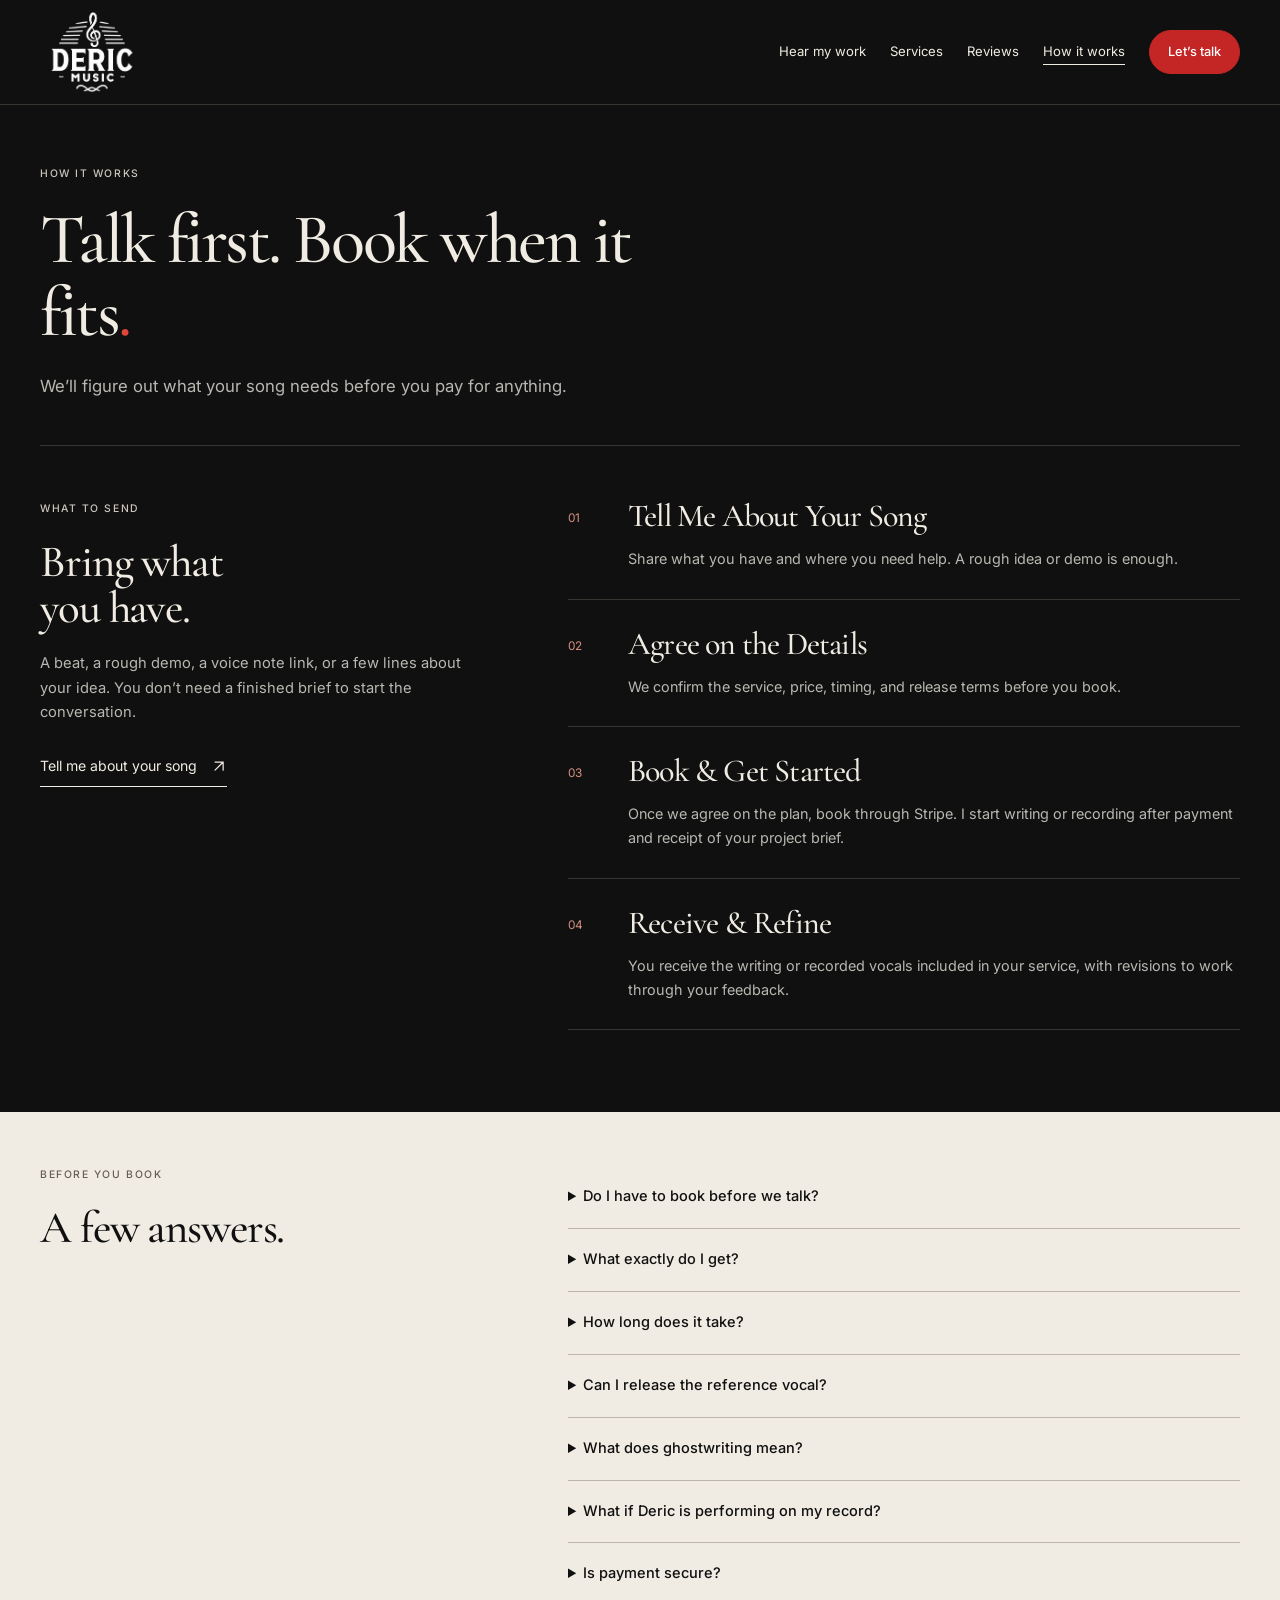
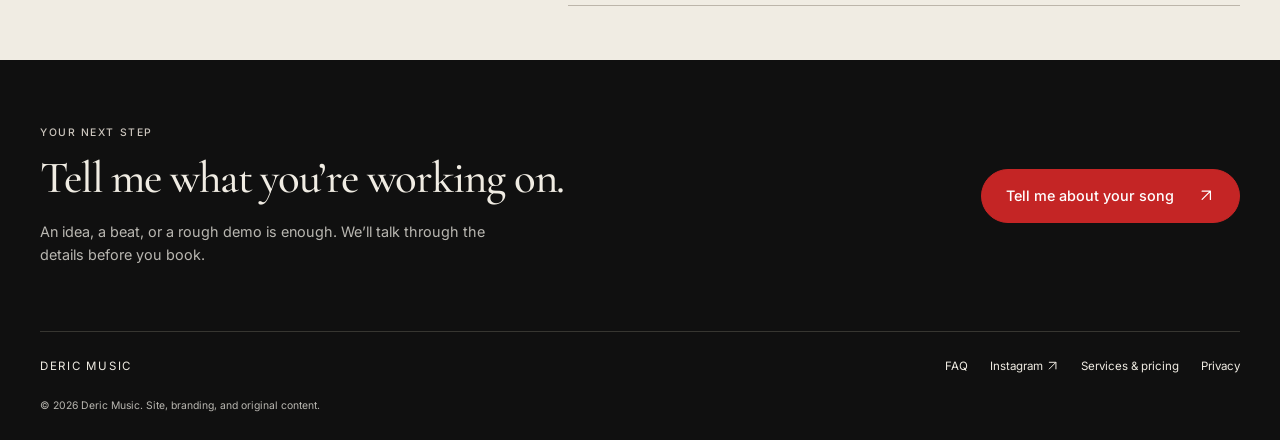
==== commit 48f449c3: "Launch inquiry funnel with mobile audio and verified lead delivery" ====
--- a/how-it-works.html
+++ b/how-it-works.html
@@ -1,15 +1,4 @@
-<!DOCTYPE html>
-<html lang="en"><head><meta charset="UTF-8"><meta name="viewport" content="width=device-width, initial-scale=1.0"><title>How It Works | Deric Music</title><meta name="description" content="Everything you need to know before booking a Deric Music service."><meta name="theme-color" content="#0A0A0A"><link rel="preconnect" href="https://fonts.googleapis.com"><link rel="preconnect" href="https://fonts.gstatic.com" crossorigin><link href="https://fonts.googleapis.com/css2?family=Cormorant+Garamond:ital,wght@0,300;0,400;0,600;1,300;1,400&family=Inter:wght@300;400;500&display=swap" rel="stylesheet"><link rel="stylesheet" href="https://cdnjs.cloudflare.com/ajax/libs/font-awesome/6.6.0/css/all.min.css" crossorigin="anonymous" referrerpolicy="no-referrer"><link rel="stylesheet" href="css/reset.css"><link rel="stylesheet" href="css/tokens.css"><link rel="stylesheet" href="css/base.css"><link rel="stylesheet" href="css/components.css"><link rel="stylesheet" href="css/sections.css"><link rel="stylesheet" href="css/product.css"><link rel="stylesheet" href="css/home-revamp.css?v=inner-page-fix-1"></head>
-<body><nav class="nav scrolled" id="nav"><div class="nav__inner"><a href="/" class="nav__logo" aria-label="Deric Music home"><img src="assets/images/deric-music-logo-transparent.png" alt="Deric Music"></a><button class="nav__hamburger" id="nav-hamburger" aria-label="Toggle menu" aria-expanded="false"><span></span><span></span><span></span></button><ul class="nav__links"><li><a href="services.html" class="nav__link">Services</a></li><li><a href="how-it-works.html" class="nav__link" aria-current="page">How It Works</a></li><li><a href="work.html" class="nav__link">Listen</a></li><li><a href="#faq" class="nav__link nav__link--anchor">FAQ</a></li><li><a href="services.html" class="nav__link nav__link--cta">Get Started</a></li></ul></div></nav>
-<main class="page-shell"><header class="page-intro"><div class="container"><span class="page-intro__eyebrow">How It Works</span><h1>Clear from the start<span class="hero__period">.</span></h1><p>Book the service that fits, send your direction, and we get your record moving.</p></div></header>
-<section class="section process"><div class="container"><div class="process__grid"><article class="process__step reveal"><span class="process__num">01</span><h2 class="process__step-title">Choose Your Service</h2><p class="process__step-body">Pick a package that fits your project. Need something custom? Reach out first.</p></article><article class="process__step reveal"><span class="process__num">02</span><h2 class="process__step-title">Share Your Vision</h2><p class="process__step-body">Send your beat, a reference track, or a concept. Tell me the vibe and story.</p></article><article class="process__step reveal"><span class="process__num">03</span><h2 class="process__step-title">I Create It</h2><p class="process__step-body">Your record is written and recorded around your direction and your sound.</p></article><article class="process__step reveal"><span class="process__num">04</span><h2 class="process__step-title">Receive &amp; Refine</h2><p class="process__step-body">You get your files, plus revisions to make sure the final record feels right.</p></article></div></div></section>
-<section id="faq" class="section faq"><div class="container container--narrow"><div class="section__intro reveal"><span class="section__label">FAQ</span><h2 class="section__heading">Questions,<br>answered.</h2></div><div class="faq__list reveal">
-<div class="faq__item"><button class="faq__q" aria-expanded="false"><span>What exactly do I get?</span><i class="fa-solid fa-plus" aria-hidden="true"></i></button><div class="faq__a"><p>Songwriting includes the writing and a reference vocal so you can hear it. Recorded vocal services include Deric performing on your record.</p></div></div>
-<div class="faq__item"><button class="faq__q" aria-expanded="false"><span>How long does it take?</span><i class="fa-solid fa-plus" aria-hidden="true"></i></button><div class="faq__a"><p>Standard orders are delivered within 2 business days. Full songs and premium projects take 3 to 4 business days. Rush delivery is available for $60.</p></div></div>
-<div class="faq__item"><button class="faq__q" aria-expanded="false"><span>Can I release the reference vocal?</span><i class="fa-solid fa-plus" aria-hidden="true"></i></button><div class="faq__a"><p>Reference vocals are there to help you hear the writing. They are not release vocals.</p></div></div>
-<div class="faq__item"><button class="faq__q" aria-expanded="false"><span>What does ghostwriting mean?</span><i class="fa-solid fa-plus" aria-hidden="true"></i></button><div class="faq__a"><p>You can release the song under your name. Credit is appreciated, but it is always your call.</p></div></div>
-<div class="faq__item"><button class="faq__q" aria-expanded="false"><span>What if Deric is performing on my record?</span><i class="fa-solid fa-plus" aria-hidden="true"></i></button><div class="faq__a"><p>Credits, splits, and release terms are agreed before work starts.</p></div></div>
-<div class="faq__item"><button class="faq__q" aria-expanded="false"><span>Is payment secure?</span><i class="fa-solid fa-plus" aria-hidden="true"></i></button><div class="faq__a"><p>Yes. Payments are processed securely through Stripe. Your card details never touch this site.</p></div></div>
-</div></div></section>
-<section class="section cta"><div class="container container--narrow cta__inner"><span class="section__label reveal">Ready to Go?</span><h2 class="cta__heading reveal">Pick your lane.</h2><a href="services.html" class="btn btn--primary reveal">View Services &amp; Pricing</a></div></section></main>
-<footer class="footer"><div class="container"><nav class="footer__socials" aria-label="Social links"><a href="https://instagram.com/envyderic" target="_blank" rel="noopener" class="footer__social-link"><i class="fa-brands fa-instagram"></i><span>Instagram</span></a><a href="https://youtube.com/@envyderic" target="_blank" rel="noopener" class="footer__social-link"><i class="fa-brands fa-youtube"></i><span>YouTube</span></a><a href="https://open.spotify.com/artist/08nIFJLOyYWc5eWJCa4S8X" target="_blank" rel="noopener" class="footer__social-link"><i class="fa-brands fa-spotify"></i><span>Spotify</span></a></nav><div class="footer__bottom"><span class="footer__logo">DERIC</span><span class="footer__copy">&copy; 2026 Deric Music. Site, branding, and original content.</span></div></div></footer><script src="js/main.js?v=inner-page-fix-1"></script></body></html>
+<!doctype html>
+<html lang="en"><head><meta charset="UTF-8"><meta name="viewport" content="width=device-width, initial-scale=1"><meta name="theme-color" content="#101010"><title>How It Works | Deric Music</title><meta name="description" content="How It Works"><link rel="preconnect" href="https://fonts.googleapis.com"><link rel="preconnect" href="https://fonts.gstatic.com" crossorigin=""><link href="https://fonts.googleapis.com/css2?family=Cormorant+Garamond:wght@400;500;600&amp;family=Inter:wght@400;500;600&amp;display=swap" rel="stylesheet"><link rel="stylesheet" href="css/reset.css"><link rel="stylesheet" href="css/funnel.css?v=2"><link rel="stylesheet" href="css/draft-2.css?v=1"><script src="js/funnel.js?v=3" defer=""></script><link rel="stylesheet" href="css/mobile-polish.css?v=1"><script src="js/audio-player.js?v=1" defer=""></script><script src="js/tracking-config.js?v=1" defer=""></script><script src="js/conversions.js?v=1" defer=""></script><link rel="canonical" href="https://service.dericmusic.com/how-it-works.html"><meta property="og:title" content="How It Works | Deric Music"><meta property="og:description" content="How It Works"><meta property="og:type" content="website"><meta property="og:url" content="https://service.dericmusic.com/how-it-works.html"><meta property="og:image" content="https://service.dericmusic.com/assets/images/hero-bg.jpg"></head><body class="funnel-page draft-two"><a class="skip-link" href="#main">Skip to content</a><header class="site-header"><div class="wrap header-inner"><a class="brand" href="index.html" aria-label="Deric Music home"><img src="assets/images/deric-music-logo-transparent.png" alt="Deric Music" width="104" height="82"></a><button class="menu-toggle" type="button" aria-expanded="false" aria-controls="site-menu">Menu <span aria-hidden="true">+</span></button><nav class="site-menu" id="site-menu" aria-label="Main navigation"><a href="work.html">Hear my work</a><a href="services.html">Services</a><a href="reviews.html">Reviews</a><a href="how-it-works.html" aria-current="page">How it works</a><a class="button button-small" href="project.html">Let’s talk</a></nav></div></header><main id="main"><header class="page-heading wrap"><p class="eyebrow">How it works</p><h1>Talk first. Book when it fits<span class="red">.</span></h1><p class="page-lead">We’ll figure out what your song needs before you pay for anything.</p></header><section class="wrap process-layout"><div class="process-aside"><p class="eyebrow">What to send</p><h2>Bring what you have.</h2><p>A beat, a rough demo, a voice note link, or a few lines about your idea. You don’t need a finished brief to start the conversation.</p><a class="text-link" href="project.html">Tell me about your song <svg class="link-arrow" viewBox="0 0 24 24" fill="none" stroke="currentColor" stroke-width="1.8" stroke-linecap="round" stroke-linejoin="round" aria-hidden="true" focusable="false"><path d="M6 18 18 6M6 6h12v12"></path></svg></a></div><div><article class="process-row"><span class="process-number">01</span><div><h2>Tell Me About Your Song</h2><p>Share what you have and where you need help. A rough idea or demo is enough.</p></div></article><article class="process-row"><span class="process-number">02</span><div><h2>Agree on the Details</h2><p>We confirm the service, price, timing, and release terms before you book.</p></div></article><article class="process-row"><span class="process-number">03</span><div><h2>Book &amp; Get Started</h2><p>Once we agree on the plan, book through Stripe. I start writing or recording after payment and receipt of your project brief.</p></div></article><article class="process-row"><span class="process-number">04</span><div><h2>Receive &amp; Refine</h2><p>You receive the writing or recorded vocals included in your service, with revisions to work through your feedback.</p></div></article></div></section><section class="faq-section" id="faq"><div class="wrap faq-layout"><div><p class="eyebrow">Before you book</p><h2>A few answers.</h2></div><div><details class="faq-row"><summary>Do I have to book before we talk?</summary><div><p>No. <a href="project.html">Send a project inquiry</a> and we’ll discuss what you need. An inquiry does not take a payment or reserve a booking.</p></div></details><details class="faq-row"><summary>What exactly do I get?</summary><div><p>Songwriting includes the writing and a reference vocal so you can hear it. Recorded vocal services include Deric performing on your record.</p></div></details><details class="faq-row"><summary>How long does it take?</summary><div><p>Custom hooks and features typically take 2 business days. Full songwriting and full records take 3 to 4 business days. We confirm timing before booking; the delivery period starts once payment and the project brief are received.</p></div></details><details class="faq-row"><summary>Can I release the reference vocal?</summary><div><p>Reference vocals are there to help you hear the writing. They are not release vocals.</p></div></details><details class="faq-row"><summary>What does ghostwriting mean?</summary><div><p>You can release the song under your name. Credit is appreciated, but it is always your call.</p></div></details><details class="faq-row"><summary>What if Deric is performing on my record?</summary><div><p>Credits, splits, and release terms are agreed before work starts.</p></div></details><details class="faq-row"><summary>Is payment secure?</summary><div><p>Yes. Payments are processed securely through Stripe. Your card details never touch this site.</p></div></details></div></div></section><section class="closing wrap"><div><p class="eyebrow">Your next step</p><h2>Tell me what you’re working on.</h2><p>An idea, a beat, or a rough demo is enough. We’ll talk through the details before you book.</p></div><a class="button" href="project.html">Tell me about your song <svg class="link-arrow" viewBox="0 0 24 24" fill="none" stroke="currentColor" stroke-width="1.8" stroke-linecap="round" stroke-linejoin="round" aria-hidden="true" focusable="false"><path d="M6 18 18 6M6 6h12v12"></path></svg></a></section></main><footer class="site-footer wrap"><a href="index.html">DERIC MUSIC</a><nav aria-label="Footer"><a href="how-it-works.html#faq">FAQ</a><a href="https://instagram.com/envyderic" target="_blank" rel="noopener">Instagram <svg class="link-arrow" viewBox="0 0 24 24" fill="none" stroke="currentColor" stroke-width="1.8" stroke-linecap="round" stroke-linejoin="round" aria-hidden="true" focusable="false"><path d="M6 18 18 6M6 6h12v12"></path></svg></a><a href="services.html">Services &amp; pricing</a><a href="privacy.html">Privacy</a><button class="tracking-settings" type="button" data-tracking-settings="" hidden="">Measurement preferences</button></nav><p>© 2026 Deric Music. Site, branding, and original content.</p></footer>
+
+</body></html>
--- a/css/funnel.css
+++ b/css/funnel.css
@@ -0,0 +1,126 @@
+:root{--ink:#101010;--paper:#f2eee7;--muted:#b5b2ad;--red:#c42525;--line:#33312e;--font:Inter,Arial,sans-serif;--display:"Cormorant Garamond",Georgia,serif}
+html{scroll-behavior:smooth;scroll-padding-top:110px}
+body{background:var(--ink);color:var(--paper);font-family:var(--font);font-weight:400}
+.wrap{width:min(1200px,calc(100% - 64px));margin-inline:auto}
+h1,h2,h3{font-family:var(--display);font-weight:500;line-height:1.03}
+h1{font-size:clamp(2.7rem,4.8vw,4.4rem);letter-spacing:-.035em;max-width:14ch}
+h2{font-size:clamp(2.2rem,3.5vw,3.1rem);letter-spacing:-.025em}
+h3{font-size:2rem}
+p{line-height:1.65;color:var(--muted)}
+a,button,input,select,textarea{-webkit-tap-highlight-color:transparent}
+a:focus-visible,button:focus-visible,input:focus-visible,select:focus-visible,textarea:focus-visible,audio:focus-visible{outline:3px solid #edb26b;outline-offset:5px}
+button,a,input,select,textarea{touch-action:manipulation}
+button{cursor:pointer}
+[hidden]{display:none!important}
+.skip-link{position:absolute;left:16px;top:-100px;padding:12px 20px;background:var(--paper);color:var(--ink);z-index:50}
+.skip-link:focus{top:12px}
+.site-header{position:sticky;top:0;z-index:20;background:rgba(16,16,16,.97);border-bottom:1px solid var(--line)}
+.header-inner{display:flex;align-items:center;justify-content:space-between;gap:24px;min-height:104px}
+.brand{flex-shrink:0}.brand img{width:104px;height:82px;object-fit:contain}
+.site-menu{display:flex;align-items:center;gap:28px;font-size:.82rem}
+.site-menu>a:not(.button){padding-block:14px}
+.site-menu>a:not(.button):hover,.text-link:hover,.ways-footer a:hover{color:#f08072}
+.menu-toggle{display:none;background:none;color:var(--paper);border:1px solid #666;border-radius:24px;padding:10px 16px;min-height:44px}
+.button{display:inline-flex;align-items:center;justify-content:center;gap:24px;min-height:54px;border:1px solid var(--red);border-radius:999px;padding:15px 24px;background:var(--red);color:white;font-size:.9rem;font-weight:500;text-align:center;line-height:1.4;transition:background .15s}
+.link-arrow{display:inline-block;width:1.15em;height:1.15em;flex-shrink:0;vertical-align:-.15em}
+.button:hover{background:#a91d1d;border-color:#a91d1d}
+.button-small{min-height:44px;padding:11px 18px;font-size:.8rem}
+.button-secondary{background:transparent;border-color:#777;color:var(--paper)}
+.button-secondary:hover{background:#252525;border-color:#aaa}
+.button:disabled{opacity:.55;cursor:not-allowed}
+.text-link{display:inline-flex;align-items:center;gap:14px;font-size:.88rem;line-height:1.4;padding-block:10px;border-bottom:1px solid currentColor}
+.eyebrow{font-size:.65rem;letter-spacing:.15em;text-transform:uppercase;color:#ccc6be;font-weight:500;margin-bottom:22px}
+.red{color:#e04639}
+.intro{display:grid;grid-template-columns:1.1fr 1fr;gap:64px;align-items:center;padding-block:56px 64px}
+.intro-text{font-size:1.05rem;max-width:43ch;margin-top:25px}
+.actions{display:flex;align-items:center;flex-wrap:wrap;gap:18px 26px;margin-top:28px}
+.small-note{font-size:.77rem;margin-top:18px}
+.intro-media{position:relative;align-self:stretch;min-height:460px;background:#252525;overflow:hidden}
+.intro-media>img{position:absolute;inset:0;width:100%;height:100%;object-fit:cover;object-position:34% center}
+.intro-media figcaption{position:absolute;bottom:0;left:0;right:0;padding:56px 24px 22px;background:linear-gradient(transparent,rgba(0,0,0,.85));font-size:.72rem;letter-spacing:.07em;color:#fff}
+.listen-band{background:var(--paper);color:var(--ink);padding-block:40px;scroll-margin-top:104px}
+.listen-band .eyebrow,.listen-band p{color:#59554e}
+.listen-layout{display:grid;grid-template-columns:.85fr 1.35fr;gap:64px;align-items:center}
+.listen-layout h2{margin-bottom:14px}.listen-layout .eyebrow{margin-bottom:12px}
+.sample{display:grid;grid-template-columns:140px 1fr;align-items:center;gap:20px;padding-block:14px;border-bottom:1px solid #ccc6bc}
+.sample:last-child{border:0}.sample h3{font-size:1.65rem}.sample p{font-size:.72rem;margin-top:4px}
+audio{width:100%;min-width:0;height:42px}
+.ways{padding-block:72px}
+.ways-grid{display:grid;grid-template-columns:1fr 1fr;gap:64px;margin-top:38px}
+.way{border-top:1px solid #666;padding-top:22px}
+.index-label{font-size:.68rem;letter-spacing:.13em;text-transform:uppercase;color:#d18a7b}
+.way h3{margin-block:20px 15px}.way p{max-width:49ch;font-size:.94rem}.way .detail{font-size:.77rem;margin-top:14px;color:#ccc6be}
+.way .text-link{margin-top:20px}
+.ways-footer{font-size:.82rem;margin-top:34px}.ways-footer a{text-decoration:underline;text-underline-offset:4px;color:var(--paper)}
+.proof{background:#191918;border-block:1px solid var(--line);padding-block:64px}
+.proof-grid{display:grid;grid-template-columns:1fr 1fr;gap:80px}
+.proof-story h2{max-width:15ch}.proof-story>p:not(.eyebrow){max-width:44ch;margin-top:22px;font-size:.94rem}
+.release{display:flex;align-items:center;gap:18px;margin-top:28px}
+.release img{width:80px;height:80px;object-fit:cover}
+.release strong{font-size:.9rem;font-weight:500}.release small{display:block;margin-top:6px;font-size:.75rem;color:var(--muted)}
+.client-quote{padding-bottom:26px;margin-bottom:26px;border-bottom:1px solid var(--line)}
+.client-quote blockquote{font-family:var(--display);font-size:1.7rem;line-height:1.2}
+.client-quote figcaption{display:flex;align-items:center;gap:12px;margin-top:20px;font-size:.76rem}
+.client-quote img{width:44px;height:44px;border-radius:50%;object-fit:cover}
+.client-quote small{display:block;color:var(--muted);margin-top:4px;font-size:.68rem}
+.closing{padding-block:64px;display:flex;align-items:center;justify-content:space-between;gap:48px}
+.closing .eyebrow{margin-bottom:14px}.closing p:not(.eyebrow){max-width:50ch;margin-top:18px;font-size:.9rem}
+.closing .button{flex-shrink:0}
+.site-footer{border-top:1px solid var(--line);padding-block:26px;display:flex;gap:22px;align-items:center;justify-content:space-between;flex-wrap:wrap;font-size:.72rem}
+.site-footer>a{letter-spacing:.15em}.site-footer nav{display:flex;gap:22px}.site-footer p{font-size:.65rem;width:100%}
+.project-layout{display:grid;grid-template-columns:.8fr 1.2fr;gap:80px;padding-block:64px}
+.project-intro{align-self:start;position:sticky;top:150px}
+.project-intro h1{font-size:clamp(2.8rem,4.3vw,3.8rem);max-width:11ch}
+.project-intro>p:not(.eyebrow){font-size:.95rem;margin-top:24px;max-width:36ch}
+.project-intro ol{margin-top:32px;display:grid;gap:14px;counter-reset:steps}
+.project-intro li{counter-increment:steps;font-size:.84rem;color:var(--muted);display:flex;gap:14px}
+.project-intro li:before{content:"0" counter(steps);color:#d18a7b}
+.project-intro .text-link{margin-top:28px}
+.project-form{min-width:0}
+.form-progress{display:flex;gap:20px;margin-bottom:30px;padding-bottom:18px;border-bottom:1px solid var(--line);font-size:.75rem;color:var(--muted)}
+.form-progress [aria-current="step"]{color:var(--paper);font-weight:600}
+fieldset{border:0;min-width:0}legend{font-size:1.1rem;font-weight:500;margin-bottom:18px}
+.need-options{display:grid;grid-template-columns:1fr 1fr;gap:12px;margin-bottom:26px}
+.need-option{position:relative;border:1px solid #555;border-radius:12px;padding:17px 14px;cursor:pointer;display:flex;gap:10px;align-items:flex-start}
+.need-option:has(input:checked){border-color:#e05d4e;background:#271815}
+.need-option input{accent-color:var(--red);width:18px;height:18px;margin-top:2px;flex-shrink:0}
+.need-option strong{display:block;font-size:.83rem;font-weight:500}.need-option small{display:block;font-size:.72rem;color:var(--muted);margin-top:5px;line-height:1.5}
+.field{display:block;margin-bottom:22px;font-size:.84rem;font-weight:500}
+.field>span{display:block;margin-bottom:9px}.optional{font-size:.73rem;font-weight:400;color:var(--muted)}
+.field input,.field textarea,.field select{width:100%;padding:13px 14px;min-height:48px;border:1px solid #62605c;border-radius:8px;color:var(--paper);background:#1b1b1a;font-size:.9rem;font-weight:400}
+.field textarea{resize:vertical;min-height:120px}.field small{display:block;font-size:.74rem;color:var(--muted);font-weight:400;margin-top:7px;line-height:1.5}
+.field-row{display:grid;grid-template-columns:1fr 1fr;gap:18px}
+.field select{color-scheme:dark}
+.form-actions{display:flex;align-items:center;gap:15px;margin-top:24px;flex-wrap:wrap}
+.form-note{font-size:.75rem;margin-top:18px;line-height:1.6}
+.form-note a{text-decoration:underline}
+.preview-notice{padding:16px 18px;margin-bottom:26px;border-left:3px solid #edb26b;background:#29241b;color:#f2dfb5;font-size:.82rem;line-height:1.6}
+.form-status{font-size:.84rem;margin-top:20px;color:#f3bc8a;line-height:1.6}
+.success{padding:32px;border:1px solid #646c56;border-radius:12px}
+.success h2{margin-bottom:18px}.success .button{margin-top:26px}
+.honeypot{position:absolute;left:-10000px;width:1px;height:1px;overflow:hidden}
+@media(min-width:901px){.menu-toggle{display:none!important}}
+@media(max-width:1050px){.site-menu{gap:18px;font-size:.76rem}.intro{gap:34px}.listen-layout{gap:34px}.sample{grid-template-columns:100px 1fr}.project-layout{gap:40px}.proof-grid{gap:48px}}
+@media(max-width:900px){
+.header-inner{min-height:88px}.brand img{width:88px;height:70px}.menu-toggle{display:inline-flex;gap:14px;align-items:center}
+.site-menu{display:none;position:absolute;top:calc(100% + 8px);right:24px;width:min(320px,calc(100vw - 48px));padding:18px;background:#191918;border:1px solid #555;border-radius:12px;box-shadow:0 12px 40px #0008}
+.site-menu.is-open{display:flex;flex-direction:column;align-items:stretch;gap:6px}.site-menu>a:not(.button){padding:12px}.site-menu .button{margin-top:8px}
+.intro{gap:28px}.intro-media{min-height:420px}.intro h1{font-size:3.2rem}
+.listen-layout{grid-template-columns:1fr;gap:20px}.sample{grid-template-columns:1fr 2fr}
+.project-layout{grid-template-columns:1fr;gap:36px;padding-block:40px}.project-intro{position:static}.project-intro h1{max-width:17ch}.project-intro>p:not(.eyebrow){max-width:55ch}.project-intro ol{display:none}.project-intro .text-link{margin-top:16px}
+}
+@media(max-width:650px){
+.wrap{width:calc(100% - 40px)}html{scroll-padding-top:90px}
+.intro{grid-template-columns:1fr;padding-block:30px 36px;gap:28px}.intro h1{font-size:clamp(2.55rem,10.8vw,3.6rem);max-width:16ch}.intro h1 br{display:none}.eyebrow{font-size:.61rem;margin-bottom:18px}
+.intro-text{font-size:.95rem;margin-top:19px}.actions{margin-top:24px;gap:12px 20px}.button{font-size:.83rem;padding:14px 20px;gap:16px}
+.small-note{font-size:.72rem}.intro-media{min-height:0;aspect-ratio:1.5}.intro-media>img{object-position:center}.intro-media figcaption{font-size:.65rem;padding:40px 18px 16px}
+.listen-band{padding-block:30px}.sample{grid-template-columns:1fr;gap:10px;padding-block:18px}.sample>div{display:flex;justify-content:space-between;gap:12px;align-items:baseline}.sample h3{font-size:1.65rem}.sample p{margin:0}
+.ways{padding-block:42px}.ways-grid{grid-template-columns:1fr;gap:30px;margin-top:26px}.way h3{font-size:1.95rem}.ways-footer{font-size:.78rem}
+.proof{padding-block:42px}.proof-grid{grid-template-columns:1fr;gap:36px}.proof-story h2{max-width:18ch}.client-quote blockquote{font-size:1.6rem}
+.closing{padding-block:42px;flex-direction:column;align-items:flex-start;gap:24px}
+.site-footer{gap:18px}.site-footer nav{flex-wrap:wrap;gap:14px 18px}
+.need-options{grid-template-columns:1fr}.need-option{padding:14px}.field-row{grid-template-columns:1fr;gap:0}.field input,.field textarea,.field select{font-size:16px}.project-layout{padding-block:32px}
+.success{padding:24px}.form-progress{gap:18px}
+}
+@media(prefers-reduced-motion:reduce){html{scroll-behavior:auto}*{transition:none!important}}
+
--- a/css/draft-2.css
+++ b/css/draft-2.css
@@ -0,0 +1,84 @@
+/* Draft 02: shared layouts for the complete service-site journey. */
+:root{--paper:#f0ece3;--muted:#b9b7b1;--line:#373631}
+body{overflow-wrap:break-word}
+.site-header{background:#101010}
+.site-menu{gap:24px}
+.site-menu [aria-current=page]{text-decoration:underline;text-underline-offset:8px}
+.site-menu .button[aria-current=page]{text-decoration:none}
+.intro{grid-template-columns:1.05fr 1fr;gap:56px;padding-block:48px}
+.intro h1{font-size:clamp(3rem,4.8vw,4.6rem);max-width:15ch}
+.intro-media{min-height:500px}
+.intro-media figcaption{background:#101010e6;padding:16px 20px}
+.route-strip{display:grid;grid-template-columns:repeat(3,1fr);border-top:1px solid var(--line);padding-block:22px;margin-bottom:24px;gap:24px}
+.route-strip p{font-size:.78rem}.route-strip span{color:#e39c90;margin-right:16px;font-size:.65rem}
+.proof-story>.text-link{margin-top:18px}
+.page-heading{padding-block:60px 44px;border-bottom:1px solid var(--line)}
+.page-heading h1{font-size:clamp(3rem,5.5vw,5.1rem);max-width:18ch}
+.page-lead{max-width:56ch;margin-top:24px;font-size:1.05rem}
+.section-jumps{display:flex;gap:12px;flex-wrap:wrap;margin-top:28px}
+.section-jumps a{border:1px solid #77756d;border-radius:100px;padding:12px 18px;font-size:.78rem;min-height:44px;display:flex;align-items:center}
+.section-jumps a:hover{border-color:var(--paper);background:#252421}
+.service-lane{padding-block:56px;scroll-margin-top:110px}
+.service-lane+.service-lane{border-top:1px solid var(--line)}
+.lane-heading{max-width:670px;margin-bottom:30px}.lane-heading .eyebrow{margin-bottom:14px}.lane-heading>p:last-child{margin-top:18px}
+.service-grid{display:grid;grid-template-columns:1fr 1fr;gap:24px}
+.service-card{padding:30px;border:1px solid #524d46;background:#181817;display:flex;flex-direction:column;align-items:flex-start;min-width:0;border-radius:5px}
+.service-top{display:flex;justify-content:space-between;align-items:center;gap:16px;width:100%;margin-bottom:28px}
+.service-top .eyebrow{font-size:.59rem;margin:0;line-height:1.5}
+.service-price{font-family:var(--display);font-size:2.5rem;line-height:1;white-space:nowrap}
+.service-card h3{font-size:2.4rem;margin-bottom:16px}.service-card>p{font-size:.88rem}
+.service-card ul{list-style:disc;padding-left:18px;margin-block:24px;color:var(--muted);font-size:.86rem;line-height:1.65}
+.service-card li{padding-bottom:7px}.service-card .service-timing{font-size:.72rem;margin-top:auto;margin-bottom:24px;color:#d3b4aa}
+.service-card>.button{width:100%}
+.booking-details{width:100%;margin-top:20px;font-size:.75rem;border-top:1px solid var(--line);padding-top:18px}
+summary{cursor:pointer;min-height:44px;padding-block:12px;line-height:1.5}
+summary:focus-visible{outline:3px solid #edb26b;outline-offset:4px}
+.booking-details summary{color:#cecbc5}.booking-details p{font-size:.76rem;padding:6px 0}.booking-details .text-link{font-size:.75rem}
+.plain-note{border-left:2px solid #bf5c4e;padding:4px 0 4px 20px;margin-top:28px;max-width:800px}
+.plain-note strong{font-size:.85rem;font-weight:500}.plain-note p{font-size:.82rem;margin-top:8px}
+.custom-request{display:flex;gap:40px;justify-content:space-between;align-items:center;padding-block:40px;border-top:1px solid var(--line)}
+.custom-request p:not(.eyebrow){max-width:53ch;margin-top:16px}.custom-request .button{flex-shrink:0}
+.marketplace{padding-block:30px;border-block:1px solid var(--line)}
+.marketplace p{font-size:.8rem}.marketplace>div{display:flex;gap:22px;flex-wrap:wrap;margin-top:12px}.marketplace a{font-size:.85rem;text-decoration:underline;text-underline-offset:5px;padding-block:10px}
+.music-sheet{padding-block:32px 40px;background:var(--paper);color:var(--ink)}
+.audio-track{display:grid;grid-template-columns:40px 1fr 1.2fr;gap:24px;align-items:center;padding-block:26px;border-bottom:1px solid #c9c3b8}
+.audio-track:last-of-type{margin-bottom:18px}.audio-track h2{font-size:2rem}.audio-track p{font-size:.75rem;color:#5e5952;margin-top:7px}.track-number{font-size:.7rem;color:#696158}
+.credits-section{padding-block:60px;scroll-margin-top:110px}
+.section-heading{display:flex;justify-content:space-between;align-items:center;gap:40px;margin-bottom:30px}.section-heading .eyebrow{margin-bottom:14px}.section-heading>p{font-size:.9rem}
+.credit-grid{display:grid;grid-template-columns:repeat(3,1fr);gap:24px}
+.credit-track{display:block;border-bottom:1px solid var(--line);padding-bottom:24px;min-width:0}
+.credit-track>img{width:100%;height:auto;aspect-ratio:1;object-fit:cover;background:#282724}
+.credit-track>div{padding-top:22px}.credit-track .eyebrow{display:block;font-size:.6rem;margin-bottom:12px}.credit-track h3{font-size:1.9rem}.credit-track p{font-size:.72rem;margin-top:12px}
+.credit-track:hover h3{color:#efa298}
+.review-grid{display:grid;grid-template-columns:1fr 1fr;gap:30px;padding-block:44px}
+.review-card{padding:28px 0;border-block:1px solid var(--line);display:flex;flex-direction:column;margin:0}
+.review-label{display:flex;justify-content:space-between;gap:16px;color:#c2b0a6;font-size:.65rem;margin-bottom:22px}
+.review-card blockquote{font-family:var(--display);font-size:1.85rem;line-height:1.25;flex:1}
+.review-card figcaption{display:flex;align-items:center;gap:14px;margin-top:26px;font-size:.75rem}.review-card img{width:48px;height:48px;border-radius:50%;object-fit:cover}.review-card small{display:block;font-size:.66rem;color:var(--muted);margin-top:6px}
+.proof .review-card{padding-block:20px;margin-bottom:22px}.proof .review-card blockquote{font-size:1.55rem}.proof .review-card .review-label{margin-bottom:14px}
+.review-source{padding-bottom:44px}.review-source p{font-size:.75rem}.review-source .text-link{margin-top:12px}
+.process-layout{display:grid;grid-template-columns:.8fr 1.2fr;gap:80px;padding-block:54px}
+.process-aside{align-self:start;position:sticky;top:140px}.process-aside h2{max-width:10ch}.process-aside p:not(.eyebrow){margin-top:20px;font-size:.92rem}.process-aside .text-link{margin-top:22px}
+.process-row{display:grid;grid-template-columns:40px 1fr;gap:20px;padding-bottom:28px;margin-bottom:28px;border-bottom:1px solid var(--line)}
+.process-number{font-size:.74rem;color:#d78f7f;padding-top:10px}.process-row h2{font-size:2rem}.process-row p{font-size:.9rem;margin-top:14px}
+.faq-section{background:var(--paper);color:var(--ink);padding-block:54px;scroll-margin-top:100px}
+.faq-section .eyebrow{color:#655e55}.faq-layout{display:grid;grid-template-columns:.8fr 1.2fr;gap:80px}
+.faq-row{border-bottom:1px solid #bcb5aa}.faq-row summary{padding-block:20px;font-size:.91rem;font-weight:500}.faq-row>div{padding:0 0 24px}.faq-row p{color:#4e4941;font-size:.88rem}.faq-row a{text-decoration:underline;text-underline-offset:4px}
+.draft-note{padding-top:8px}.draft-note a{text-decoration:underline;text-underline-offset:3px}
+.project-form{padding:26px;background:#191918;border:1px solid #4a4640;border-radius:5px}
+.project-layout{grid-template-columns:.85fr 1.15fr;gap:56px}
+.project-intro h1{max-width:13ch}
+@media(max-width:1050px){.site-menu{gap:17px}.intro{gap:30px}.intro h1{font-size:3.5rem}.process-layout,.faq-layout{gap:40px}.service-card{padding:24px}.service-top{align-items:flex-start}}
+@media(max-width:900px){.intro{grid-template-columns:1fr 1fr}.intro h1{font-size:3rem}.intro-media{min-height:440px}.project-layout{grid-template-columns:1fr;gap:30px}.service-card h3{font-size:2.1rem}.service-top{flex-direction:column;gap:16px}.custom-request{flex-direction:column;align-items:flex-start}.process-layout{grid-template-columns:1fr;gap:40px}.process-aside{position:static;max-width:650px}.process-aside h2{max-width:none}.credit-grid{gap:18px}.credit-track h3{font-size:1.6rem}.section-heading{align-items:flex-start}}
+@media(max-width:650px){
+ .intro{grid-template-columns:1fr;padding-block:28px 30px;gap:26px}.intro h1{font-size:clamp(2.5rem,10.8vw,3.6rem)}.intro-media{min-height:0;aspect-ratio:1.35}.intro-media>img{object-position:38% 40%}.intro-media figcaption{padding:12px 16px;font-size:.61rem}
+ .route-strip{gap:12px;padding-block:18px;margin-bottom:10px}.route-strip p{font-size:.65rem;line-height:1.5}.route-strip span{display:block;margin-bottom:6px;font-size:.58rem}
+ .page-heading{padding-block:32px}.page-heading h1{font-size:clamp(2.6rem,11.2vw,3.5rem)}.page-lead{font-size:.94rem;margin-top:20px}.section-jumps{gap:10px;margin-top:22px}.section-jumps a{font-size:.7rem;padding:10px 14px}
+ .service-lane{padding-block:34px;scroll-margin-top:90px}.lane-heading h2{font-size:2.15rem}.lane-heading>p:last-child{font-size:.9rem}.service-grid{grid-template-columns:1fr;gap:20px}.service-card{padding:24px 20px}.service-top{flex-direction:row;align-items:center;margin-bottom:22px}.service-top .eyebrow{max-width:18ch}.service-card h3{font-size:2.2rem}.service-price{font-size:2.3rem}.plain-note{padding-left:16px}.custom-request{padding-block:32px;gap:24px}.custom-request p:not(.eyebrow){font-size:.9rem}
+ .music-sheet{padding-block:8px 26px}.audio-track{grid-template-columns:22px 1fr;gap:12px;padding-block:24px}.audio-track h2{font-size:1.85rem}.audio-track audio{grid-column:1 / -1;height:46px}.audio-track p{margin-top:4px}.track-number{align-self:start;padding-top:8px}
+ .credits-section{padding-block:36px}.section-heading{flex-direction:column;gap:18px}.section-heading>p{font-size:.87rem}.credit-grid{grid-template-columns:1fr;gap:24px}.credit-track{display:grid;grid-template-columns:100px 1fr;gap:20px;padding-bottom:24px;align-items:center}.credit-track>div{padding:0}.credit-track h3{font-size:1.6rem}.credit-track .eyebrow{font-size:.56rem;line-height:1.5;margin-bottom:10px}.credit-track p{font-size:.65rem;line-height:1.5}
+ .review-grid{grid-template-columns:1fr;gap:24px;padding-block:30px}.review-card{padding-block:24px}.review-card blockquote{font-size:1.65rem}.review-source{padding-bottom:32px}
+ .process-layout{padding-block:34px;gap:30px}.process-row{grid-template-columns:28px 1fr;gap:14px}.process-row h2{font-size:1.8rem}.process-row p{font-size:.87rem}.faq-section{padding-block:34px}.faq-layout{grid-template-columns:1fr;gap:20px}.faq-row summary{font-size:.9rem;padding-block:18px}
+ .project-form{padding:20px 16px}.project-layout{gap:28px}.form-progress{gap:12px;font-size:.68rem}.project-intro h1{font-size:2.75rem}.project-intro ol{display:grid}.project-intro li{font-size:.77rem}.closing h2{font-size:2.2rem}
+}
+@media(max-width:360px){.wrap{width:calc(100% - 32px)}.button{gap:10px;padding-inline:15px}.review-label{font-size:.6rem}.credit-track{grid-template-columns:80px 1fr;gap:14px}}
--- a/css/mobile-polish.css
+++ b/css/mobile-polish.css
@@ -0,0 +1,36 @@
+.visually-hidden{position:absolute!important;width:1px;height:1px;padding:0;margin:-1px;overflow:hidden;clip:rect(0,0,0,0);white-space:nowrap;border:0}
+.music-player{display:grid;grid-template-columns:48px minmax(0,1fr);gap:15px;align-items:center;min-width:0;color:#151513}
+.music-play{width:48px;height:48px;display:grid;place-items:center;background:#b92222;color:white;border:0;border-radius:50%;flex-shrink:0;transition:background .15s}
+.music-play:hover{background:#921c1c}.music-play:disabled{opacity:.65;cursor:wait}.music-play img{filter:invert(1);width:22px;height:22px}
+.music-timeline{min-width:0}.music-seek{display:block;width:100%;height:28px;margin:0;background:transparent;accent-color:#b92222;cursor:pointer}.music-seek:disabled{cursor:default;opacity:.55}
+.music-times{display:flex;justify-content:space-between;gap:12px;font-size:.62rem;font-variant-numeric:tabular-nums;color:#5d574e}
+.music-status{grid-column:1/-1;font-size:.72rem;color:#5b443b;line-height:1.5}.music-status:empty{display:none}.music-status a{text-decoration:underline;text-underline-offset:3px}
+.sample{grid-template-columns:130px minmax(0,1fr)}
+.audio-track{grid-template-columns:40px minmax(0,1fr) minmax(0,1.2fr)}
+.intro h1{max-width:13ch}.intro-text{max-width:36ch}
+.page-heading h1,.service-card h3,.project-intro h1{overflow-wrap:normal;word-break:normal;hyphens:none}
+.need-option:focus-within{outline:2px solid #edb26b;outline-offset:3px}
+.tracking-settings{background:none;border:0;color:inherit;text-decoration:underline;text-underline-offset:3px;font-size:inherit;padding:10px 0;min-height:44px}
+.privacy-content{max-width:760px;padding-block:36px 56px}.privacy-content h2{font-size:1.9rem;margin-block:30px 15px}.privacy-content p{font-size:.9rem;margin-bottom:16px}.privacy-content a{text-decoration:underline;text-underline-offset:4px}
+.tracking-dialog{width:min(460px,calc(100vw - 32px));margin:auto;background:#181817;border:1px solid #686259;border-radius:12px;padding:26px;color:#f0ece3;max-height:calc(100svh - 40px);overflow:auto}
+.tracking-dialog::backdrop{background:#0009}.tracking-dialog h2{font-size:1.8rem}.tracking-dialog p{font-size:.84rem;margin-top:16px}.tracking-dialog .form-actions{gap:12px}.tracking-dialog .button{font-size:.78rem;min-height:44px;padding:12px 16px}.tracking-dialog a{text-decoration:underline;text-underline-offset:3px}
+@media(max-width:900px){.sample{grid-template-columns:1fr}.audio-track{grid-template-columns:28px 1fr}.audio-track .music-player{grid-column:1/-1}.site-menu a{font-size:.9rem}.site-menu.is-open{max-height:calc(100svh - 110px);overflow:auto}}
+@media(max-width:650px){
+ .header-inner{min-height:76px;gap:16px}.brand img{width:82px;height:66px}.menu-toggle{font-size:.82rem;min-height:44px;padding:10px 14px}.site-menu{right:20px;top:calc(100% + 6px)}
+ .intro.wrap{width:100%;position:relative;display:flex;min-height:570px;padding:0;isolation:isolate;background:#101010}
+ .intro-media{position:absolute;inset:0;aspect-ratio:auto;min-height:0;margin:0;z-index:-1}.intro-media>img{object-position:34% 30%;height:100%;opacity:.78}
+ .intro-media::after{content:"";position:absolute;inset:0;background:linear-gradient(180deg,#10101008 0%,#10101030 18%,#101010d9 45%,#101010 100%)}.intro-media figcaption{display:none}
+ .intro-copy{width:100%;padding:146px 22px 30px;align-self:flex-end}.intro-copy .eyebrow{font-size:.57rem;letter-spacing:.12em;margin-bottom:16px;color:#eee5db}
+ .intro h1{font-size:clamp(2.55rem,10.5vw,3.2rem);line-height:1.02;letter-spacing:-.025em;max-width:13ch}.intro h1 br{display:initial}
+ .intro-text{font-size:.88rem;line-height:1.5;margin-top:18px;color:#d8d3cb;max-width:34ch}.intro .actions{margin-top:22px;gap:14px;align-items:stretch;flex-direction:column}.intro .button{width:100%;font-size:.88rem;min-height:52px;justify-content:space-between;padding-inline:22px}.intro .text-link{border:0;align-self:flex-start;padding-block:8px;font-size:.8rem}.intro .small-note{font-size:.67rem;line-height:1.5;margin-top:12px;max-width:40ch}
+ .route-strip{padding-block:17px;margin-bottom:0}.route-strip p{font-size:.62rem}.route-strip span{margin-bottom:4px}.listen-band{padding-block:28px}.listen-layout{gap:14px}.listen-layout h2{font-size:2.2rem}.listen-layout .text-link{font-size:.78rem;gap:10px}
+ .sample{padding-block:20px;gap:13px}.sample h3{font-size:1.65rem}.sample>div:first-child{display:flex;justify-content:space-between;align-items:baseline;gap:10px}.sample p{font-size:.65rem}.music-player{gap:13px}.sample .music-player{display:grid}.music-play{width:46px;height:46px}.music-times{font-size:.6rem}
+ .ways{padding-block:32px}.ways .section-heading{gap:12px;margin-bottom:24px}.ways .section-heading .eyebrow{margin-bottom:0}.ways-grid{margin-top:0;gap:28px}.way h3{margin-block:16px 12px;font-size:1.85rem}.way p{font-size:.86rem}.way .detail{font-size:.72rem}.way .text-link{font-size:.78rem;margin-top:14px}
+ .proof{padding-block:32px}.proof-grid{gap:28px}.proof-story h2{font-size:2.15rem}.proof-story>p:not(.eyebrow){font-size:.86rem}.review-card blockquote{font-size:1.5rem}.proof .review-card blockquote{font-size:1.45rem}.proof-story .text-link{font-size:.78rem}
+ .page-heading{padding-block:28px}.page-heading h1{font-size:clamp(2.5rem,10.7vw,3.3rem)}.page-lead{font-size:.88rem;line-height:1.6;margin-top:18px}.page-heading .eyebrow{margin-bottom:16px}
+ .closing{padding-block:32px;gap:22px}.closing p:not(.eyebrow){font-size:.85rem}.closing .button{width:100%;justify-content:space-between}.site-footer{padding-block:24px}.site-footer nav{gap:8px 18px}.site-footer nav>a{padding-block:8px;min-height:44px;display:inline-flex;align-items:center;gap:6px}
+ .project-intro h1{font-size:2.55rem}.project-intro>p:not(.eyebrow){font-size:.88rem;margin-top:18px}.project-intro ol{display:none}.project-layout{padding-block:28px;gap:24px}.need-option{min-height:74px}.need-option strong{font-size:.84rem}.need-option small{font-size:.72rem}.field>span{line-height:1.5}.form-actions .button:not(.button-secondary){flex:1;justify-content:space-between}
+ .service-card .service-top{gap:10px}.service-card h3{font-size:2rem}.service-card>p{font-size:.84rem}.service-card ul{font-size:.82rem}.service-card .button{font-size:.8rem;gap:12px;padding-inline:17px}.plain-note p{font-size:.79rem}
+}
+@media(max-width:360px){.intro-copy{padding-inline:18px}.intro h1{font-size:2.4rem}.intro-copy .eyebrow{font-size:.53rem}.service-card .button{font-size:.75rem}.music-player{gap:10px}.site-menu{right:16px}}
+@media(prefers-reduced-motion:reduce){*{scroll-behavior:auto!important;transition:none!important}}
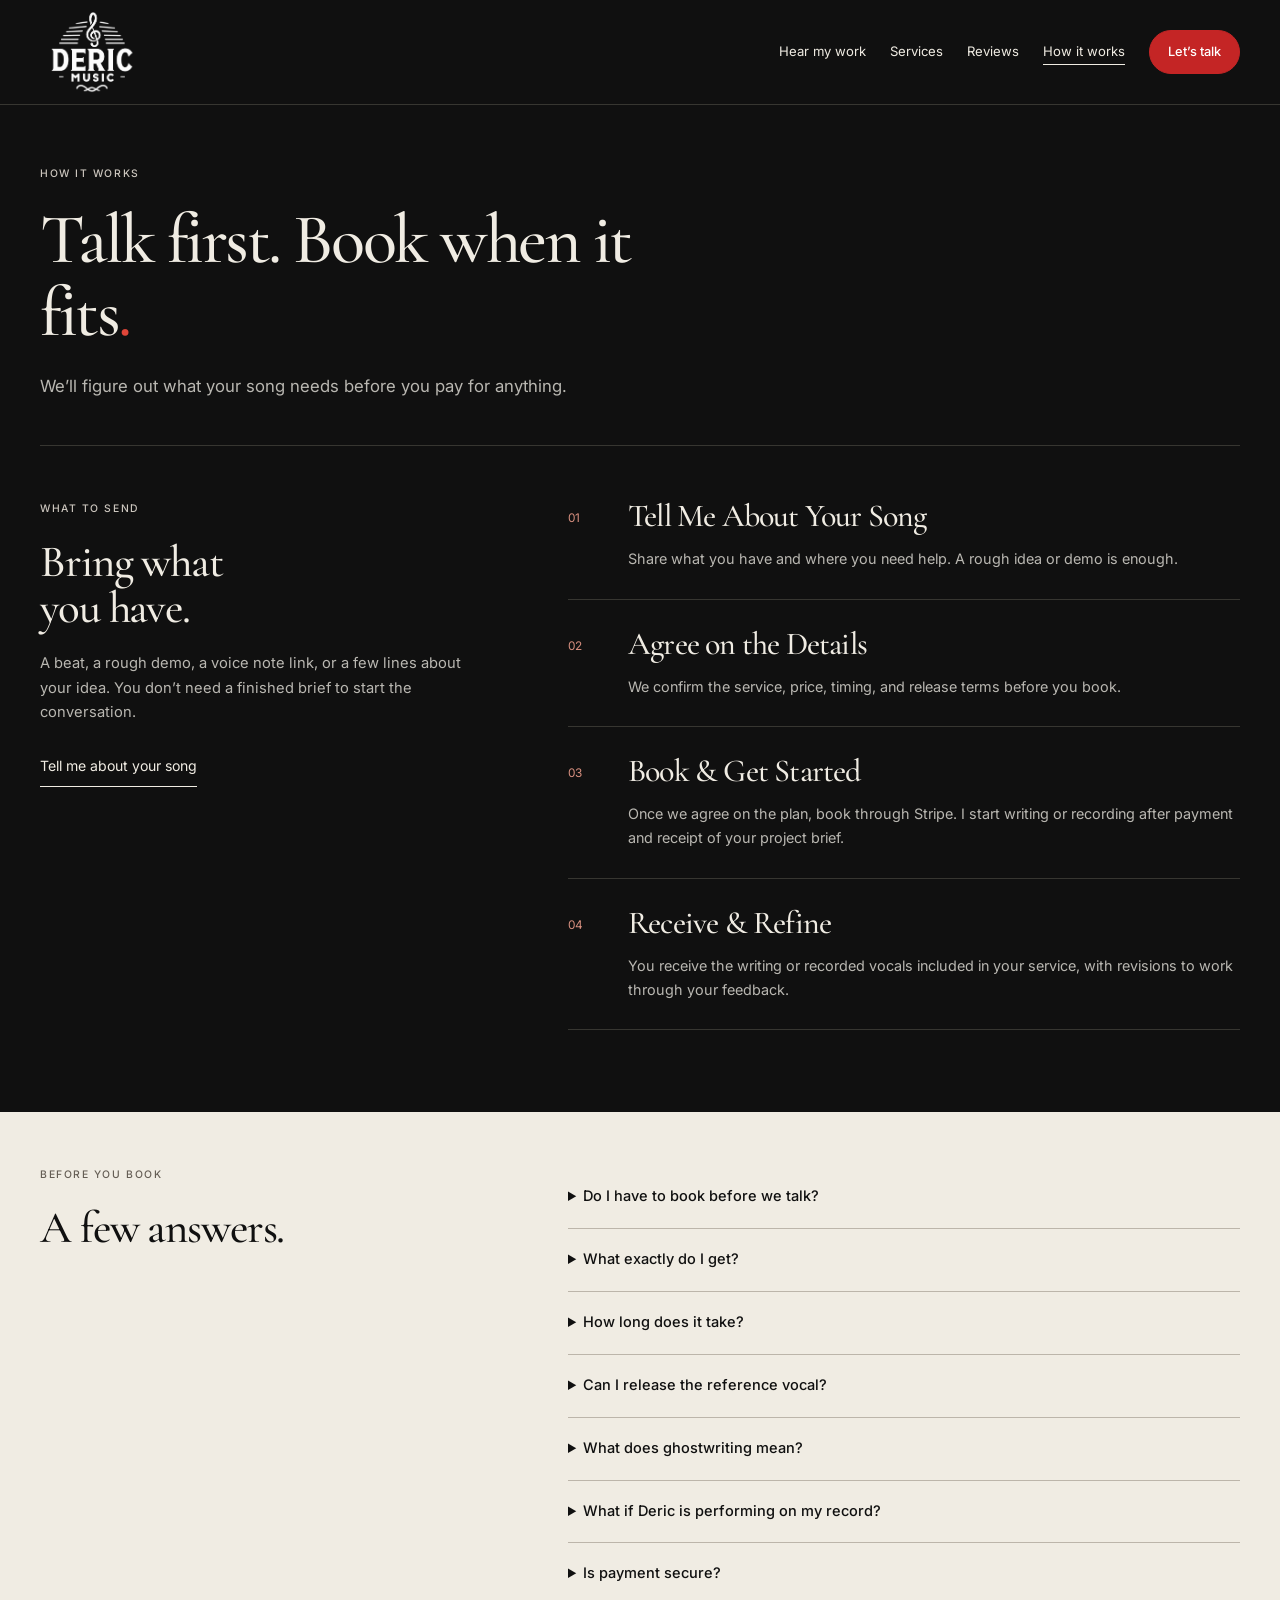
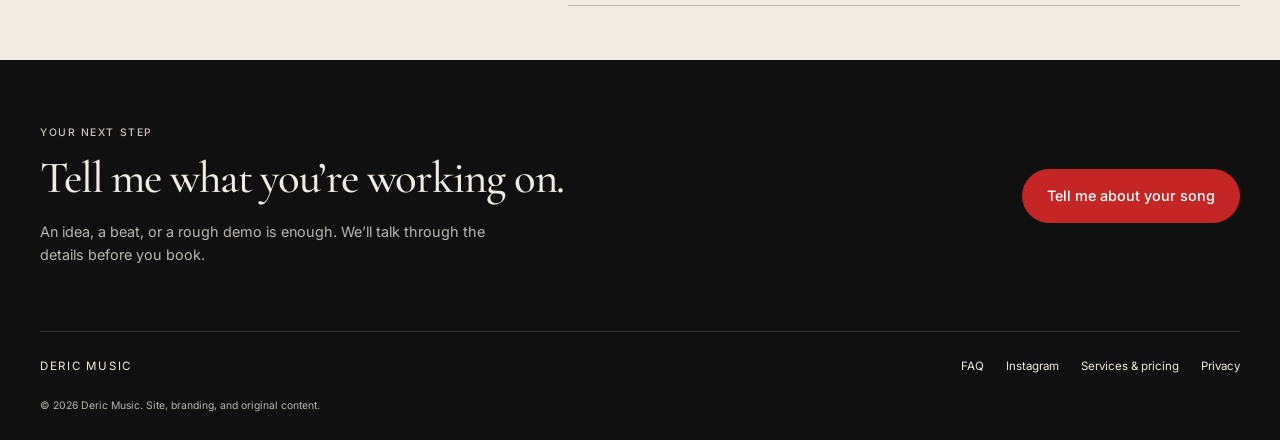
==== commit f1be7d6a: "Remove upward link arrows throughout the service site" ====
--- a/how-it-works.html
+++ b/how-it-works.html
@@ -1,4 +1,5 @@
 <!doctype html>
-<html lang="en"><head><meta charset="UTF-8"><meta name="viewport" content="width=device-width, initial-scale=1"><meta name="theme-color" content="#101010"><title>How It Works | Deric Music</title><meta name="description" content="How It Works"><link rel="preconnect" href="https://fonts.googleapis.com"><link rel="preconnect" href="https://fonts.gstatic.com" crossorigin=""><link href="https://fonts.googleapis.com/css2?family=Cormorant+Garamond:wght@400;500;600&amp;family=Inter:wght@400;500;600&amp;display=swap" rel="stylesheet"><link rel="stylesheet" href="css/reset.css"><link rel="stylesheet" href="css/funnel.css?v=2"><link rel="stylesheet" href="css/draft-2.css?v=1"><script src="js/funnel.js?v=3" defer=""></script><link rel="stylesheet" href="css/mobile-polish.css?v=1"><script src="js/audio-player.js?v=1" defer=""></script><script src="js/tracking-config.js?v=1" defer=""></script><script src="js/conversions.js?v=1" defer=""></script><link rel="canonical" href="https://service.dericmusic.com/how-it-works.html"><meta property="og:title" content="How It Works | Deric Music"><meta property="og:description" content="How It Works"><meta property="og:type" content="website"><meta property="og:url" content="https://service.dericmusic.com/how-it-works.html"><meta property="og:image" content="https://service.dericmusic.com/assets/images/hero-bg.jpg"></head><body class="funnel-page draft-two"><a class="skip-link" href="#main">Skip to content</a><header class="site-header"><div class="wrap header-inner"><a class="brand" href="index.html" aria-label="Deric Music home"><img src="assets/images/deric-music-logo-transparent.png" alt="Deric Music" width="104" height="82"></a><button class="menu-toggle" type="button" aria-expanded="false" aria-controls="site-menu">Menu <span aria-hidden="true">+</span></button><nav class="site-menu" id="site-menu" aria-label="Main navigation"><a href="work.html">Hear my work</a><a href="services.html">Services</a><a href="reviews.html">Reviews</a><a href="how-it-works.html" aria-current="page">How it works</a><a class="button button-small" href="project.html">Let’s talk</a></nav></div></header><main id="main"><header class="page-heading wrap"><p class="eyebrow">How it works</p><h1>Talk first. Book when it fits<span class="red">.</span></h1><p class="page-lead">We’ll figure out what your song needs before you pay for anything.</p></header><section class="wrap process-layout"><div class="process-aside"><p class="eyebrow">What to send</p><h2>Bring what you have.</h2><p>A beat, a rough demo, a voice note link, or a few lines about your idea. You don’t need a finished brief to start the conversation.</p><a class="text-link" href="project.html">Tell me about your song <svg class="link-arrow" viewBox="0 0 24 24" fill="none" stroke="currentColor" stroke-width="1.8" stroke-linecap="round" stroke-linejoin="round" aria-hidden="true" focusable="false"><path d="M6 18 18 6M6 6h12v12"></path></svg></a></div><div><article class="process-row"><span class="process-number">01</span><div><h2>Tell Me About Your Song</h2><p>Share what you have and where you need help. A rough idea or demo is enough.</p></div></article><article class="process-row"><span class="process-number">02</span><div><h2>Agree on the Details</h2><p>We confirm the service, price, timing, and release terms before you book.</p></div></article><article class="process-row"><span class="process-number">03</span><div><h2>Book &amp; Get Started</h2><p>Once we agree on the plan, book through Stripe. I start writing or recording after payment and receipt of your project brief.</p></div></article><article class="process-row"><span class="process-number">04</span><div><h2>Receive &amp; Refine</h2><p>You receive the writing or recorded vocals included in your service, with revisions to work through your feedback.</p></div></article></div></section><section class="faq-section" id="faq"><div class="wrap faq-layout"><div><p class="eyebrow">Before you book</p><h2>A few answers.</h2></div><div><details class="faq-row"><summary>Do I have to book before we talk?</summary><div><p>No. <a href="project.html">Send a project inquiry</a> and we’ll discuss what you need. An inquiry does not take a payment or reserve a booking.</p></div></details><details class="faq-row"><summary>What exactly do I get?</summary><div><p>Songwriting includes the writing and a reference vocal so you can hear it. Recorded vocal services include Deric performing on your record.</p></div></details><details class="faq-row"><summary>How long does it take?</summary><div><p>Custom hooks and features typically take 2 business days. Full songwriting and full records take 3 to 4 business days. We confirm timing before booking; the delivery period starts once payment and the project brief are received.</p></div></details><details class="faq-row"><summary>Can I release the reference vocal?</summary><div><p>Reference vocals are there to help you hear the writing. They are not release vocals.</p></div></details><details class="faq-row"><summary>What does ghostwriting mean?</summary><div><p>You can release the song under your name. Credit is appreciated, but it is always your call.</p></div></details><details class="faq-row"><summary>What if Deric is performing on my record?</summary><div><p>Credits, splits, and release terms are agreed before work starts.</p></div></details><details class="faq-row"><summary>Is payment secure?</summary><div><p>Yes. Payments are processed securely through Stripe. Your card details never touch this site.</p></div></details></div></div></section><section class="closing wrap"><div><p class="eyebrow">Your next step</p><h2>Tell me what you’re working on.</h2><p>An idea, a beat, or a rough demo is enough. We’ll talk through the details before you book.</p></div><a class="button" href="project.html">Tell me about your song <svg class="link-arrow" viewBox="0 0 24 24" fill="none" stroke="currentColor" stroke-width="1.8" stroke-linecap="round" stroke-linejoin="round" aria-hidden="true" focusable="false"><path d="M6 18 18 6M6 6h12v12"></path></svg></a></section></main><footer class="site-footer wrap"><a href="index.html">DERIC MUSIC</a><nav aria-label="Footer"><a href="how-it-works.html#faq">FAQ</a><a href="https://instagram.com/envyderic" target="_blank" rel="noopener">Instagram <svg class="link-arrow" viewBox="0 0 24 24" fill="none" stroke="currentColor" stroke-width="1.8" stroke-linecap="round" stroke-linejoin="round" aria-hidden="true" focusable="false"><path d="M6 18 18 6M6 6h12v12"></path></svg></a><a href="services.html">Services &amp; pricing</a><a href="privacy.html">Privacy</a><button class="tracking-settings" type="button" data-tracking-settings="" hidden="">Measurement preferences</button></nav><p>© 2026 Deric Music. Site, branding, and original content.</p></footer>
+<html lang="en"><head><meta charset="UTF-8"><meta name="viewport" content="width=device-width, initial-scale=1"><meta name="theme-color" content="#101010"><title>How It Works | Deric Music</title><meta name="description" content="How It Works"><link rel="preconnect" href="https://fonts.googleapis.com"><link rel="preconnect" href="https://fonts.gstatic.com" crossorigin=""><link href="https://fonts.googleapis.com/css2?family=Cormorant+Garamond:wght@400;500;600&amp;family=Inter:wght@400;500;600&amp;display=swap" rel="stylesheet"><link rel="stylesheet" href="css/reset.css"><link rel="stylesheet" href="css/funnel.css?v=no-up-arrows-1"><link rel="stylesheet" href="css/draft-2.css?v=1"><script src="js/funnel.js?v=3" defer=""></script><link rel="stylesheet" href="css/mobile-polish.css?v=1"><script src="js/audio-player.js?v=1" defer=""></script><script src="js/tracking-config.js?v=1" defer=""></script><script src="js/conversions.js?v=1" defer=""></script><link rel="canonical" href="https://service.dericmusic.com/how-it-works.html"><meta property="og:title" content="How It Works | Deric Music"><meta property="og:description" content="How It Works"><meta property="og:type" content="website"><meta property="og:url" content="https://service.dericmusic.com/how-it-works.html"><meta property="og:image" content="https://service.dericmusic.com/assets/images/hero-bg.jpg"></head><body class="funnel-page draft-two"><a class="skip-link" href="#main">Skip to content</a><header class="site-header"><div class="wrap header-inner"><a class="brand" href="index.html" aria-label="Deric Music home"><img src="assets/images/deric-music-logo-transparent.png" alt="Deric Music" width="104" height="82"></a><button class="menu-toggle" type="button" aria-expanded="false" aria-controls="site-menu">Menu <span aria-hidden="true">+</span></button><nav class="site-menu" id="site-menu" aria-label="Main navigation"><a href="work.html">Hear my work</a><a href="services.html">Services</a><a href="reviews.html">Reviews</a><a href="how-it-works.html" aria-current="page">How it works</a><a class="button button-small" href="project.html">Let’s talk</a></nav></div></header><main id="main"><header class="page-heading wrap"><p class="eyebrow">How it works</p><h1>Talk first. Book when it fits<span class="red">.</span></h1><p class="page-lead">We’ll figure out what your song needs before you pay for anything.</p></header><section class="wrap process-layout"><div class="process-aside"><p class="eyebrow">What to send</p><h2>Bring what you have.</h2><p>A beat, a rough demo, a voice note link, or a few lines about your idea. You don’t need a finished brief to start the conversation.</p><a class="text-link" href="project.html">Tell me about your song </a></div><div><article class="process-row"><span class="process-number">01</span><div><h2>Tell Me About Your Song</h2><p>Share what you have and where you need help. A rough idea or demo is enough.</p></div></article><article class="process-row"><span class="process-number">02</span><div><h2>Agree on the Details</h2><p>We confirm the service, price, timing, and release terms before you book.</p></div></article><article class="process-row"><span class="process-number">03</span><div><h2>Book &amp; Get Started</h2><p>Once we agree on the plan, book through Stripe. I start writing or recording after payment and receipt of your project brief.</p></div></article><article class="process-row"><span class="process-number">04</span><div><h2>Receive &amp; Refine</h2><p>You receive the writing or recorded vocals included in your service, with revisions to work through your feedback.</p></div></article></div></section><section class="faq-section" id="faq"><div class="wrap faq-layout"><div><p class="eyebrow">Before you book</p><h2>A few answers.</h2></div><div><details class="faq-row"><summary>Do I have to book before we talk?</summary><div><p>No. <a href="project.html">Send a project inquiry</a> and we’ll discuss what you need. An inquiry does not take a payment or reserve a booking.</p></div></details><details class="faq-row"><summary>What exactly do I get?</summary><div><p>Songwriting includes the writing and a reference vocal so you can hear it. Recorded vocal services include Deric performing on your record.</p></div></details><details class="faq-row"><summary>How long does it take?</summary><div><p>Custom hooks and features typically take 2 business days. Full songwriting and full records take 3 to 4 business days. We confirm timing before booking; the delivery period starts once payment and the project brief are received.</p></div></details><details class="faq-row"><summary>Can I release the reference vocal?</summary><div><p>Reference vocals are there to help you hear the writing. They are not release vocals.</p></div></details><details class="faq-row"><summary>What does ghostwriting mean?</summary><div><p>You can release the song under your name. Credit is appreciated, but it is always your call.</p></div></details><details class="faq-row"><summary>What if Deric is performing on my record?</summary><div><p>Credits, splits, and release terms are agreed before work starts.</p></div></details><details class="faq-row"><summary>Is payment secure?</summary><div><p>Yes. Payments are processed securely through Stripe. Your card details never touch this site.</p></div></details></div></div></section><section class="closing wrap"><div><p class="eyebrow">Your next step</p><h2>Tell me what you’re working on.</h2><p>An idea, a beat, or a rough demo is enough. We’ll talk through the details before you book.</p></div><a class="button" href="project.html">Tell me about your song </a></section></main><footer class="site-footer wrap"><a href="index.html">DERIC MUSIC</a><nav aria-label="Footer"><a href="how-it-works.html#faq">FAQ</a><a href="https://instagram.com/envyderic" target="_blank" rel="noopener">Instagram </a><a href="services.html">Services &amp; pricing</a><a href="privacy.html">Privacy</a><button class="tracking-settings" type="button" data-tracking-settings="" hidden="">Measurement preferences</button></nav><p>© 2026 Deric Music. Site, branding, and original content.</p></footer>
+
 
 </body></html>
--- a/css/funnel.css
+++ b/css/funnel.css
@@ -22,7 +22,6 @@
 .site-menu>a:not(.button):hover,.text-link:hover,.ways-footer a:hover{color:#f08072}
 .menu-toggle{display:none;background:none;color:var(--paper);border:1px solid #666;border-radius:24px;padding:10px 16px;min-height:44px}
 .button{display:inline-flex;align-items:center;justify-content:center;gap:24px;min-height:54px;border:1px solid var(--red);border-radius:999px;padding:15px 24px;background:var(--red);color:white;font-size:.9rem;font-weight:500;text-align:center;line-height:1.4;transition:background .15s}
-.link-arrow{display:inline-block;width:1.15em;height:1.15em;flex-shrink:0;vertical-align:-.15em}
 .button:hover{background:#a91d1d;border-color:#a91d1d}
 .button-small{min-height:44px;padding:11px 18px;font-size:.8rem}
 .button-secondary{background:transparent;border-color:#777;color:var(--paper)}
@@ -123,4 +122,3 @@
 .success{padding:24px}.form-progress{gap:18px}
 }
 @media(prefers-reduced-motion:reduce){html{scroll-behavior:auto}*{transition:none!important}}
-
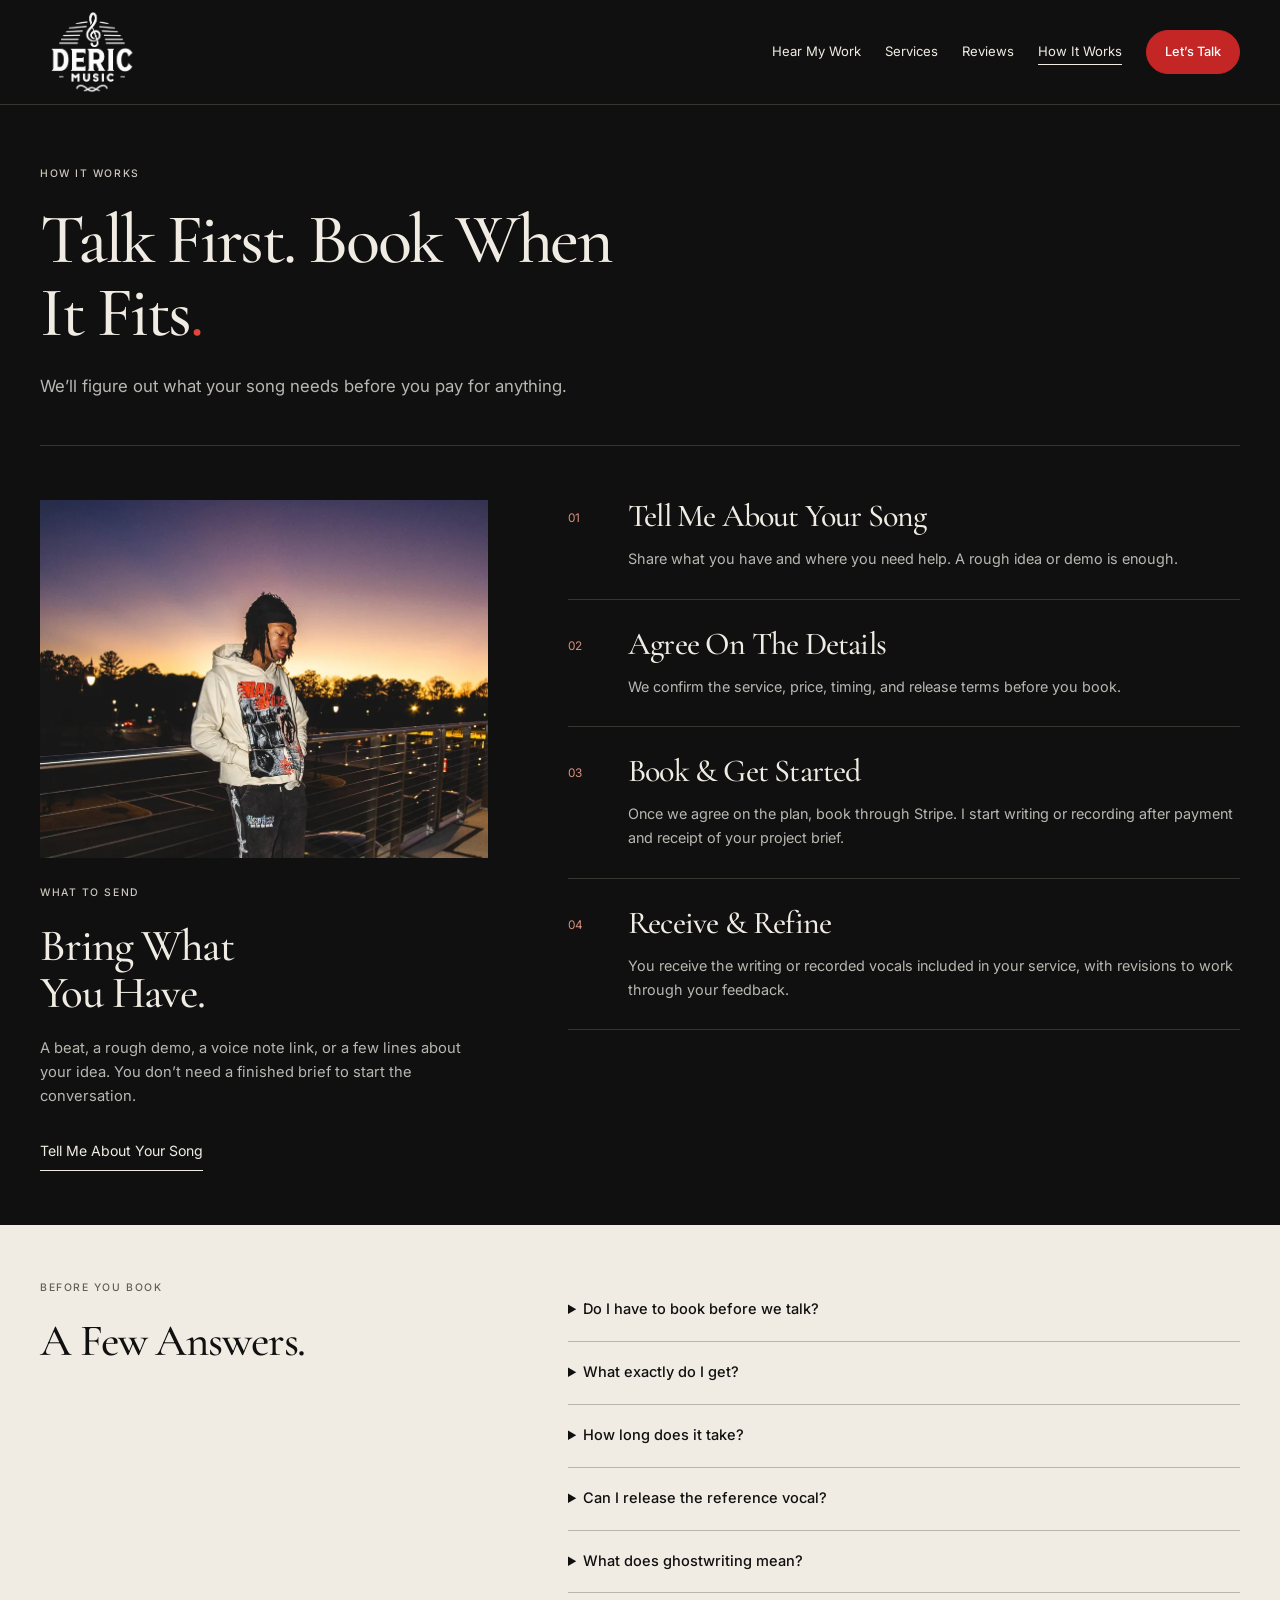
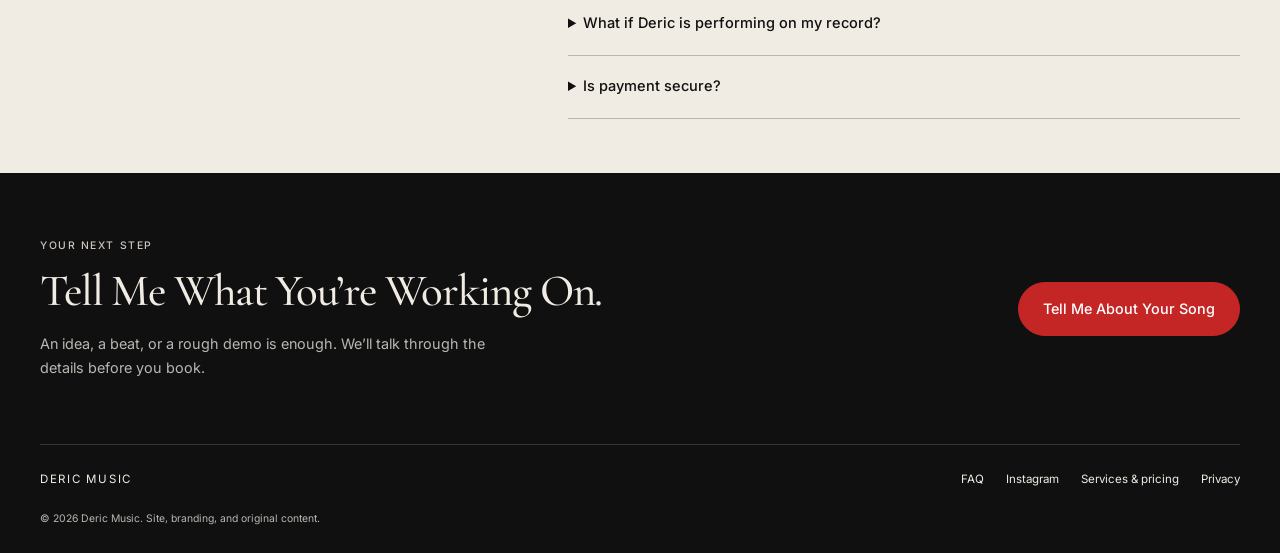
==== commit 5c3e31a9: "Publish approved EPK photos and heading capitalization" ====
--- a/how-it-works.html
+++ b/how-it-works.html
@@ -1,5 +1,9 @@
 <!doctype html>
-<html lang="en"><head><meta charset="UTF-8"><meta name="viewport" content="width=device-width, initial-scale=1"><meta name="theme-color" content="#101010"><title>How It Works | Deric Music</title><meta name="description" content="How It Works"><link rel="preconnect" href="https://fonts.googleapis.com"><link rel="preconnect" href="https://fonts.gstatic.com" crossorigin=""><link href="https://fonts.googleapis.com/css2?family=Cormorant+Garamond:wght@400;500;600&amp;family=Inter:wght@400;500;600&amp;display=swap" rel="stylesheet"><link rel="stylesheet" href="css/reset.css"><link rel="stylesheet" href="css/funnel.css?v=no-up-arrows-1"><link rel="stylesheet" href="css/draft-2.css?v=1"><script src="js/funnel.js?v=3" defer=""></script><link rel="stylesheet" href="css/mobile-polish.css?v=1"><script src="js/audio-player.js?v=1" defer=""></script><script src="js/tracking-config.js?v=1" defer=""></script><script src="js/conversions.js?v=1" defer=""></script><link rel="canonical" href="https://service.dericmusic.com/how-it-works.html"><meta property="og:title" content="How It Works | Deric Music"><meta property="og:description" content="How It Works"><meta property="og:type" content="website"><meta property="og:url" content="https://service.dericmusic.com/how-it-works.html"><meta property="og:image" content="https://service.dericmusic.com/assets/images/hero-bg.jpg"></head><body class="funnel-page draft-two"><a class="skip-link" href="#main">Skip to content</a><header class="site-header"><div class="wrap header-inner"><a class="brand" href="index.html" aria-label="Deric Music home"><img src="assets/images/deric-music-logo-transparent.png" alt="Deric Music" width="104" height="82"></a><button class="menu-toggle" type="button" aria-expanded="false" aria-controls="site-menu">Menu <span aria-hidden="true">+</span></button><nav class="site-menu" id="site-menu" aria-label="Main navigation"><a href="work.html">Hear my work</a><a href="services.html">Services</a><a href="reviews.html">Reviews</a><a href="how-it-works.html" aria-current="page">How it works</a><a class="button button-small" href="project.html">Let’s talk</a></nav></div></header><main id="main"><header class="page-heading wrap"><p class="eyebrow">How it works</p><h1>Talk first. Book when it fits<span class="red">.</span></h1><p class="page-lead">We’ll figure out what your song needs before you pay for anything.</p></header><section class="wrap process-layout"><div class="process-aside"><p class="eyebrow">What to send</p><h2>Bring what you have.</h2><p>A beat, a rough demo, a voice note link, or a few lines about your idea. You don’t need a finished brief to start the conversation.</p><a class="text-link" href="project.html">Tell me about your song </a></div><div><article class="process-row"><span class="process-number">01</span><div><h2>Tell Me About Your Song</h2><p>Share what you have and where you need help. A rough idea or demo is enough.</p></div></article><article class="process-row"><span class="process-number">02</span><div><h2>Agree on the Details</h2><p>We confirm the service, price, timing, and release terms before you book.</p></div></article><article class="process-row"><span class="process-number">03</span><div><h2>Book &amp; Get Started</h2><p>Once we agree on the plan, book through Stripe. I start writing or recording after payment and receipt of your project brief.</p></div></article><article class="process-row"><span class="process-number">04</span><div><h2>Receive &amp; Refine</h2><p>You receive the writing or recorded vocals included in your service, with revisions to work through your feedback.</p></div></article></div></section><section class="faq-section" id="faq"><div class="wrap faq-layout"><div><p class="eyebrow">Before you book</p><h2>A few answers.</h2></div><div><details class="faq-row"><summary>Do I have to book before we talk?</summary><div><p>No. <a href="project.html">Send a project inquiry</a> and we’ll discuss what you need. An inquiry does not take a payment or reserve a booking.</p></div></details><details class="faq-row"><summary>What exactly do I get?</summary><div><p>Songwriting includes the writing and a reference vocal so you can hear it. Recorded vocal services include Deric performing on your record.</p></div></details><details class="faq-row"><summary>How long does it take?</summary><div><p>Custom hooks and features typically take 2 business days. Full songwriting and full records take 3 to 4 business days. We confirm timing before booking; the delivery period starts once payment and the project brief are received.</p></div></details><details class="faq-row"><summary>Can I release the reference vocal?</summary><div><p>Reference vocals are there to help you hear the writing. They are not release vocals.</p></div></details><details class="faq-row"><summary>What does ghostwriting mean?</summary><div><p>You can release the song under your name. Credit is appreciated, but it is always your call.</p></div></details><details class="faq-row"><summary>What if Deric is performing on my record?</summary><div><p>Credits, splits, and release terms are agreed before work starts.</p></div></details><details class="faq-row"><summary>Is payment secure?</summary><div><p>Yes. Payments are processed securely through Stripe. Your card details never touch this site.</p></div></details></div></div></section><section class="closing wrap"><div><p class="eyebrow">Your next step</p><h2>Tell me what you’re working on.</h2><p>An idea, a beat, or a rough demo is enough. We’ll talk through the details before you book.</p></div><a class="button" href="project.html">Tell me about your song </a></section></main><footer class="site-footer wrap"><a href="index.html">DERIC MUSIC</a><nav aria-label="Footer"><a href="how-it-works.html#faq">FAQ</a><a href="https://instagram.com/envyderic" target="_blank" rel="noopener">Instagram </a><a href="services.html">Services &amp; pricing</a><a href="privacy.html">Privacy</a><button class="tracking-settings" type="button" data-tracking-settings="" hidden="">Measurement preferences</button></nav><p>© 2026 Deric Music. Site, branding, and original content.</p></footer>
+<html lang="en"><head><meta charset="UTF-8"><meta name="viewport" content="width=device-width, initial-scale=1"><meta name="theme-color" content="#101010"><title>How It Works | Deric Music</title><meta name="description" content="How It Works"><link rel="preconnect" href="https://fonts.googleapis.com"><link rel="preconnect" href="https://fonts.gstatic.com" crossorigin=""><link href="https://fonts.googleapis.com/css2?family=Cormorant+Garamond:wght@400;500;600&amp;family=Inter:wght@400;500;600&amp;display=swap" rel="stylesheet"><link rel="stylesheet" href="css/reset.css"><link rel="stylesheet" href="css/funnel.css?v=no-up-arrows-1"><link rel="stylesheet" href="css/draft-2.css?v=1"><script src="js/funnel.js?v=3" defer=""></script><link rel="stylesheet" href="css/mobile-polish.css?v=1"><script src="js/audio-player.js?v=1" defer=""></script><script src="js/tracking-config.js?v=1" defer=""></script><script src="js/conversions.js?v=1" defer=""></script><link rel="canonical" href="https://service.dericmusic.com/how-it-works.html"><meta property="og:title" content="How It Works | Deric Music"><meta property="og:description" content="How It Works"><meta property="og:type" content="website"><meta property="og:url" content="https://service.dericmusic.com/how-it-works.html"><meta property="og:image" content="https://service.dericmusic.com/assets/images/hero-bg.jpg"><link rel="stylesheet" href="css/photo-pass.css?v=approved-20261029"></head><body class="funnel-page draft-two photo-draft"><a class="skip-link" href="#main">Skip to content</a><header class="site-header"><div class="wrap header-inner"><a class="brand" href="index.html" aria-label="Deric Music home"><img src="assets/images/deric-music-logo-transparent.png" alt="Deric Music" width="104" height="82"></a><button class="menu-toggle" type="button" aria-expanded="false" aria-controls="site-menu">Menu <span aria-hidden="true">+</span></button><nav class="site-menu" id="site-menu" aria-label="Main navigation"><a href="work.html">Hear My Work</a><a href="services.html">Services</a><a href="reviews.html">Reviews</a><a href="how-it-works.html" aria-current="page">How It Works</a><a class="button button-small" href="project.html">Let’s Talk</a></nav></div></header><main id="main"><header class="page-heading wrap"><p class="eyebrow">How it works</p><h1>Talk First. Book When It Fits<span class="red">.</span></h1><p class="page-lead">We’ll figure out what your song needs before you pay for anything.</p></header><section class="wrap process-layout"><div class="process-aside"><figure class="process-photo"><picture class="service-photo outdoor-crop"><source type="image/webp" srcset="assets/images/portraits/outdoor-480.webp 480w, assets/images/portraits/outdoor-900.webp 900w, assets/images/portraits/outdoor-1400.webp 1400w" sizes="(max-width: 650px) calc(100vw - 40px), (max-width: 1000px) 45vw, 560px"><img src="assets/images/portraits/outdoor-900.webp" alt="Deric standing outside at sunset" width="1556" height="2330" loading="lazy" decoding="async"></picture></figure><p class="eyebrow">What to send</p><h2>Bring What You Have.</h2><p>A beat, a rough demo, a voice note link, or a few lines about your idea. You don’t need a finished brief to start the conversation.</p><a class="text-link" href="project.html">Tell Me About Your Song</a></div><div><article class="process-row"><span class="process-number">01</span><div><h2>Tell Me About Your Song</h2><p>Share what you have and where you need help. A rough idea or demo is enough.</p></div></article><article class="process-row"><span class="process-number">02</span><div><h2>Agree On The Details</h2><p>We confirm the service, price, timing, and release terms before you book.</p></div></article><article class="process-row"><span class="process-number">03</span><div><h2>Book &amp; Get Started</h2><p>Once we agree on the plan, book through Stripe. I start writing or recording after payment and receipt of your project brief.</p></div></article><article class="process-row"><span class="process-number">04</span><div><h2>Receive &amp; Refine</h2><p>You receive the writing or recorded vocals included in your service, with revisions to work through your feedback.</p></div></article></div></section><section class="faq-section" id="faq"><div class="wrap faq-layout"><div><p class="eyebrow">Before you book</p><h2>A Few Answers.</h2></div><div><details class="faq-row"><summary>Do I have to book before we talk?</summary><div><p>No. <a href="project.html">Send a project inquiry</a> and we’ll discuss what you need. An inquiry does not take a payment or reserve a booking.</p></div></details><details class="faq-row"><summary>What exactly do I get?</summary><div><p>Songwriting includes the writing and a reference vocal so you can hear it. Recorded vocal services include Deric performing on your record.</p></div></details><details class="faq-row"><summary>How long does it take?</summary><div><p>Custom hooks and features typically take 2 business days. Full songwriting and full records take 3 to 4 business days. We confirm timing before booking; the delivery period starts once payment and the project brief are received.</p></div></details><details class="faq-row"><summary>Can I release the reference vocal?</summary><div><p>Reference vocals are there to help you hear the writing. They are not release vocals.</p></div></details><details class="faq-row"><summary>What does ghostwriting mean?</summary><div><p>You can release the song under your name. Credit is appreciated, but it is always your call.</p></div></details><details class="faq-row"><summary>What if Deric is performing on my record?</summary><div><p>Credits, splits, and release terms are agreed before work starts.</p></div></details><details class="faq-row"><summary>Is payment secure?</summary><div><p>Yes. Payments are processed securely through Stripe. Your card details never touch this site.</p></div></details></div></div></section><section class="closing wrap"><div><p class="eyebrow">Your next step</p><h2>Tell Me What You’re Working On.</h2><p>An idea, a beat, or a rough demo is enough. We’ll talk through the details before you book.</p></div><a class="button" href="project.html">Tell Me About Your Song</a></section></main><footer class="site-footer wrap"><a href="index.html">DERIC MUSIC</a><nav aria-label="Footer"><a href="how-it-works.html#faq">FAQ</a><a href="https://instagram.com/envyderic" target="_blank" rel="noopener">Instagram</a><a href="services.html">Services &amp; pricing</a><a href="privacy.html">Privacy</a><button class="tracking-settings" type="button" data-tracking-settings="" hidden="">Measurement preferences</button></nav><p>© 2026 Deric Music. Site, branding, and original content.</p></footer>
+
+
+
+
 
 
 </body></html>
--- a/css/photo-pass.css
+++ b/css/photo-pass.css
@@ -0,0 +1,68 @@
+/* Real EPK photography, with independent mobile crops and no text over faces. */
+.service-photo{display:block;overflow:hidden;background:#24221f}
+.service-photo img{display:block;width:100%;height:100%;object-fit:cover}
+.intro-media>.service-photo{position:absolute;inset:0;width:100%;height:100%}
+.hero-portrait img{object-position:50% 30%}
+.intro-media{background:#d9d0bf;min-height:520px}
+.intro-media figcaption{padding:12px 18px;font-size:.67rem;background:#101010e8}
+.way{border-top:0;padding-top:0}
+.way-photo-link{display:block;overflow:hidden;margin-bottom:22px}
+.way-photo-link .service-photo{aspect-ratio:1.65;transition:opacity .2s}
+.way-photo-link:hover .service-photo{opacity:.88}
+.outdoor-crop img{object-position:50% 31%}
+.smile-crop img{object-position:50% 25%}
+.stage-crop img{object-position:50% 35%}
+.way h3{font-size:2rem}
+.offer-names{display:flex;gap:10px;flex-wrap:wrap;margin-top:20px}
+.offer-names a{border:1px solid #625c54;border-radius:5px;padding:10px 13px;font-size:.75rem;min-height:44px;display:flex;align-items:center}
+.offer-names a:hover{border-color:#d18a7b;background:#231d1b}
+.service-card{padding:0;overflow:hidden;scroll-margin-top:124px}
+.service-card>.service-photo{width:100%;aspect-ratio:1.7;margin-bottom:24px;flex:none}
+.service-card>:not(.service-photo){margin-left:26px;margin-right:26px}
+.service-card>.service-top{width:calc(100% - 52px)}
+.service-card>h3{font-size:2.2rem}
+.service-card>.button{width:calc(100% - 52px)}
+.service-card>.booking-details{width:calc(100% - 52px);margin-bottom:22px}
+.service-card ul{margin-top:20px;margin-bottom:20px}
+.photo-heading{display:grid;grid-template-columns:1fr 1fr;gap:54px;align-items:center}
+.photo-heading>figure{min-width:0;margin:0}
+.photo-heading .service-photo{aspect-ratio:1.55}
+.photo-heading h1{font-size:clamp(3rem,5vw,4.4rem)}
+.process-photo{margin:0 0 26px}
+.process-photo .service-photo{aspect-ratio:1.25}
+.inquiry-person{display:flex;align-items:center;gap:14px;margin-bottom:24px;font-size:.9rem;font-weight:500}
+.inquiry-person .service-photo{width:56px;height:56px;border-radius:50%;flex:none}
+.inquiry-person small{display:block;font-size:.7rem;color:var(--muted);font-weight:400;margin-top:4px}
+.photo-preview-note a{text-decoration:underline;text-underline-offset:3px}
+@media(max-width:1000px){.photo-heading{gap:30px}.photo-heading h1{font-size:3.2rem}}
+@media(max-width:650px){
+ .intro.wrap{display:flex;flex-direction:column;width:100%;min-height:0;isolation:auto;padding:0}
+ .intro-media{position:relative;inset:auto;z-index:auto;order:0;width:100%;min-height:0;aspect-ratio:1.65;align-self:auto;background:#d9d0bf;overflow:hidden}
+ .intro-media>.service-photo{position:static;width:100%;height:100%}
+ .intro-media::after{display:none}
+ .intro-media .hero-portrait img{object-position:50% 29%;opacity:1}
+ .intro-media figcaption{display:none}
+ .intro-copy{order:1;align-self:auto;padding:24px 20px 28px;position:static;width:100%}
+ .intro-copy>.eyebrow{display:none}
+ .intro h1{font-size:clamp(2.25rem,9.65vw,2.85rem);line-height:1.02;max-width:16ch;margin:0}
+ .intro-text{margin-top:14px;font-size:.87rem;line-height:1.5;max-width:38ch}
+ .intro .actions{margin-top:19px;gap:7px}
+ .intro .button{min-height:50px;justify-content:center;font-size:.85rem}
+ .intro .text-link{padding:9px 0;font-size:.78rem}
+ .intro .small-note{display:none}
+ .ways-grid{gap:32px}.way-photo-link{margin-bottom:18px}.way-photo-link .service-photo{aspect-ratio:1.7}
+ .way h3{font-size:1.9rem;margin-top:16px}
+ .offer-names{margin-top:16px;gap:8px}.offer-names a{font-size:.72rem;padding:9px 11px}
+ .service-card{padding:0;scroll-margin-top:98px}
+ .service-card>.service-photo{aspect-ratio:1.65;margin-bottom:22px}
+ .service-card>:not(.service-photo){margin-left:20px;margin-right:20px}
+ .service-card>.service-top,.service-card>.button,.service-card>.booking-details{width:calc(100% - 40px)}
+ .service-card>.service-top{margin-bottom:20px}
+ .service-card>h3{font-size:2rem}
+ .photo-heading{grid-template-columns:1fr;gap:24px}
+ .photo-heading h1{font-size:clamp(2.5rem,10.7vw,3.3rem)}
+ .photo-heading .service-photo{aspect-ratio:1.65}
+ .process-photo{margin-bottom:22px}.process-photo .service-photo{aspect-ratio:1.7}
+ .inquiry-person{margin-bottom:22px}.inquiry-person .service-photo{width:50px;height:50px}
+}
+@media(prefers-reduced-motion:reduce){.way-photo-link .service-photo{transition:none}}
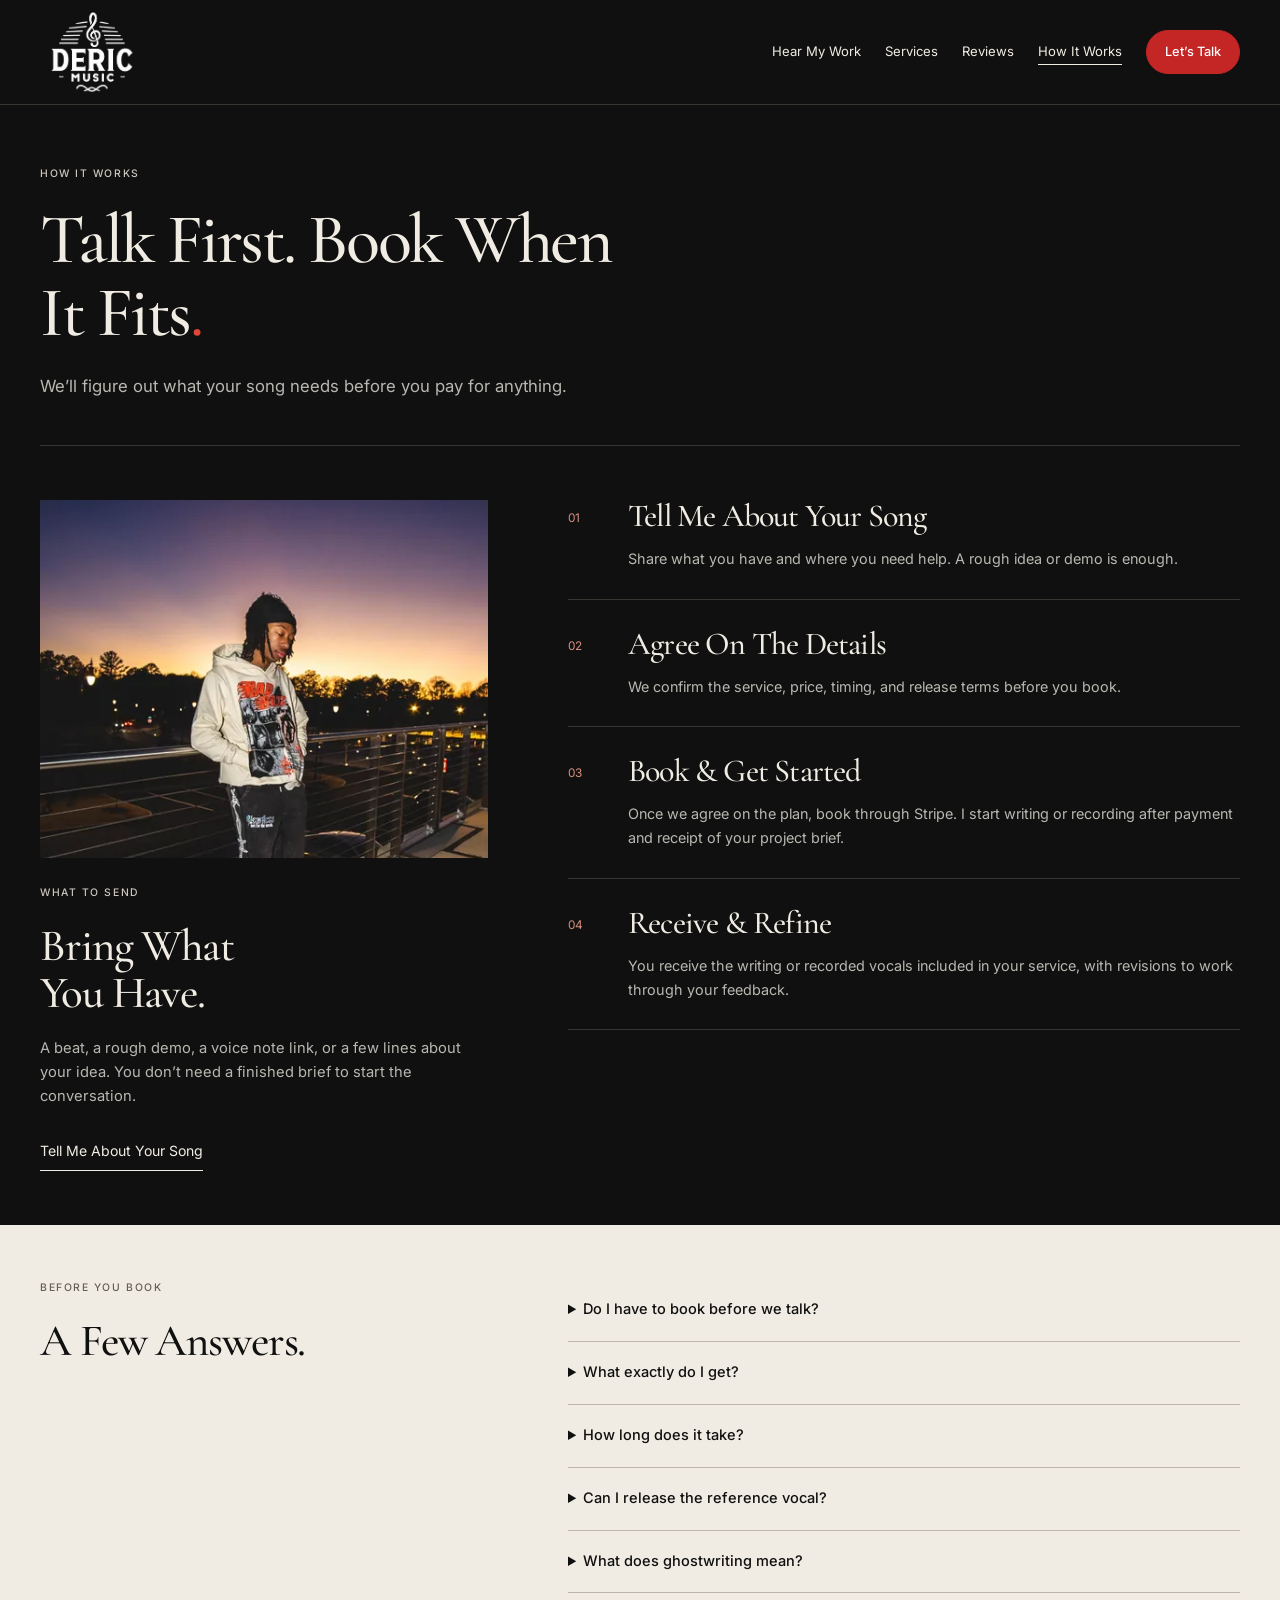
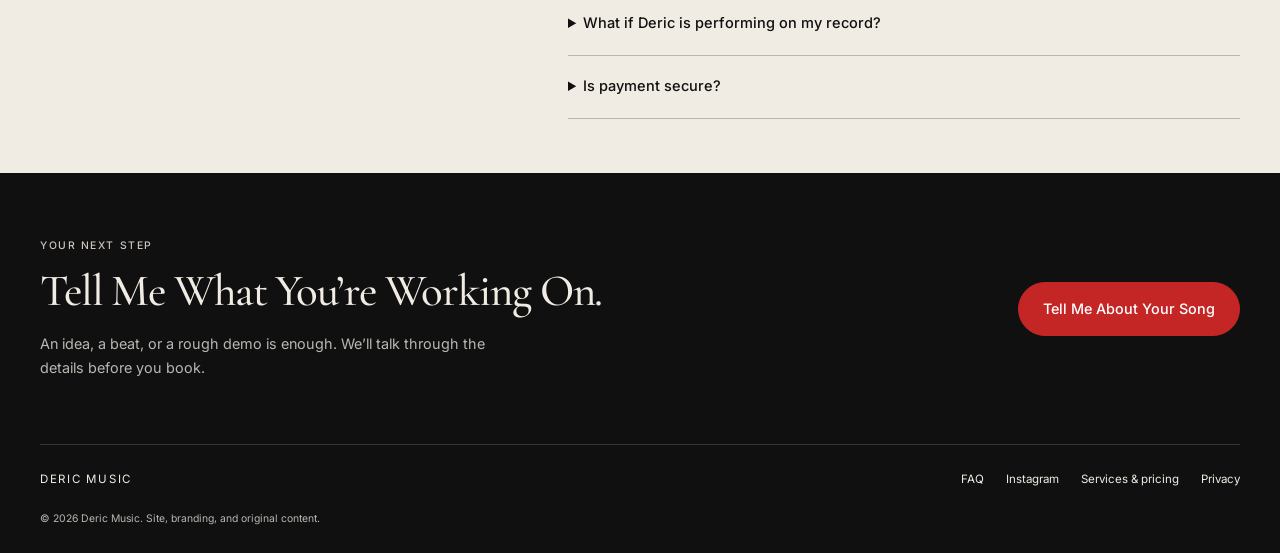
==== commit aaf456cc: "Preserve selected packages and clarify service examples and page copy" ====
--- a/how-it-works.html
+++ b/how-it-works.html
@@ -1,5 +1,7 @@
 <!doctype html>
-<html lang="en"><head><meta charset="UTF-8"><meta name="viewport" content="width=device-width, initial-scale=1"><meta name="theme-color" content="#101010"><title>How It Works | Deric Music</title><meta name="description" content="How It Works"><link rel="preconnect" href="https://fonts.googleapis.com"><link rel="preconnect" href="https://fonts.gstatic.com" crossorigin=""><link href="https://fonts.googleapis.com/css2?family=Cormorant+Garamond:wght@400;500;600&amp;family=Inter:wght@400;500;600&amp;display=swap" rel="stylesheet"><link rel="stylesheet" href="css/reset.css"><link rel="stylesheet" href="css/funnel.css?v=no-up-arrows-1"><link rel="stylesheet" href="css/draft-2.css?v=1"><script src="js/funnel.js?v=3" defer=""></script><link rel="stylesheet" href="css/mobile-polish.css?v=1"><script src="js/audio-player.js?v=1" defer=""></script><script src="js/tracking-config.js?v=1" defer=""></script><script src="js/conversions.js?v=1" defer=""></script><link rel="canonical" href="https://service.dericmusic.com/how-it-works.html"><meta property="og:title" content="How It Works | Deric Music"><meta property="og:description" content="How It Works"><meta property="og:type" content="website"><meta property="og:url" content="https://service.dericmusic.com/how-it-works.html"><meta property="og:image" content="https://service.dericmusic.com/assets/images/hero-bg.jpg"><link rel="stylesheet" href="css/photo-pass.css?v=approved-20261029"></head><body class="funnel-page draft-two photo-draft"><a class="skip-link" href="#main">Skip to content</a><header class="site-header"><div class="wrap header-inner"><a class="brand" href="index.html" aria-label="Deric Music home"><img src="assets/images/deric-music-logo-transparent.png" alt="Deric Music" width="104" height="82"></a><button class="menu-toggle" type="button" aria-expanded="false" aria-controls="site-menu">Menu <span aria-hidden="true">+</span></button><nav class="site-menu" id="site-menu" aria-label="Main navigation"><a href="work.html">Hear My Work</a><a href="services.html">Services</a><a href="reviews.html">Reviews</a><a href="how-it-works.html" aria-current="page">How It Works</a><a class="button button-small" href="project.html">Let’s Talk</a></nav></div></header><main id="main"><header class="page-heading wrap"><p class="eyebrow">How it works</p><h1>Talk First. Book When It Fits<span class="red">.</span></h1><p class="page-lead">We’ll figure out what your song needs before you pay for anything.</p></header><section class="wrap process-layout"><div class="process-aside"><figure class="process-photo"><picture class="service-photo outdoor-crop"><source type="image/webp" srcset="assets/images/portraits/outdoor-480.webp 480w, assets/images/portraits/outdoor-900.webp 900w, assets/images/portraits/outdoor-1400.webp 1400w" sizes="(max-width: 650px) calc(100vw - 40px), (max-width: 1000px) 45vw, 560px"><img src="assets/images/portraits/outdoor-900.webp" alt="Deric standing outside at sunset" width="1556" height="2330" loading="lazy" decoding="async"></picture></figure><p class="eyebrow">What to send</p><h2>Bring What You Have.</h2><p>A beat, a rough demo, a voice note link, or a few lines about your idea. You don’t need a finished brief to start the conversation.</p><a class="text-link" href="project.html">Tell Me About Your Song</a></div><div><article class="process-row"><span class="process-number">01</span><div><h2>Tell Me About Your Song</h2><p>Share what you have and where you need help. A rough idea or demo is enough.</p></div></article><article class="process-row"><span class="process-number">02</span><div><h2>Agree On The Details</h2><p>We confirm the service, price, timing, and release terms before you book.</p></div></article><article class="process-row"><span class="process-number">03</span><div><h2>Book &amp; Get Started</h2><p>Once we agree on the plan, book through Stripe. I start writing or recording after payment and receipt of your project brief.</p></div></article><article class="process-row"><span class="process-number">04</span><div><h2>Receive &amp; Refine</h2><p>You receive the writing or recorded vocals included in your service, with revisions to work through your feedback.</p></div></article></div></section><section class="faq-section" id="faq"><div class="wrap faq-layout"><div><p class="eyebrow">Before you book</p><h2>A Few Answers.</h2></div><div><details class="faq-row"><summary>Do I have to book before we talk?</summary><div><p>No. <a href="project.html">Send a project inquiry</a> and we’ll discuss what you need. An inquiry does not take a payment or reserve a booking.</p></div></details><details class="faq-row"><summary>What exactly do I get?</summary><div><p>Songwriting includes the writing and a reference vocal so you can hear it. Recorded vocal services include Deric performing on your record.</p></div></details><details class="faq-row"><summary>How long does it take?</summary><div><p>Custom hooks and features typically take 2 business days. Full songwriting and full records take 3 to 4 business days. We confirm timing before booking; the delivery period starts once payment and the project brief are received.</p></div></details><details class="faq-row"><summary>Can I release the reference vocal?</summary><div><p>Reference vocals are there to help you hear the writing. They are not release vocals.</p></div></details><details class="faq-row"><summary>What does ghostwriting mean?</summary><div><p>You can release the song under your name. Credit is appreciated, but it is always your call.</p></div></details><details class="faq-row"><summary>What if Deric is performing on my record?</summary><div><p>Credits, splits, and release terms are agreed before work starts.</p></div></details><details class="faq-row"><summary>Is payment secure?</summary><div><p>Yes. Payments are processed securely through Stripe. Your card details never touch this site.</p></div></details></div></div></section><section class="closing wrap"><div><p class="eyebrow">Your next step</p><h2>Tell Me What You’re Working On.</h2><p>An idea, a beat, or a rough demo is enough. We’ll talk through the details before you book.</p></div><a class="button" href="project.html">Tell Me About Your Song</a></section></main><footer class="site-footer wrap"><a href="index.html">DERIC MUSIC</a><nav aria-label="Footer"><a href="how-it-works.html#faq">FAQ</a><a href="https://instagram.com/envyderic" target="_blank" rel="noopener">Instagram</a><a href="services.html">Services &amp; pricing</a><a href="privacy.html">Privacy</a><button class="tracking-settings" type="button" data-tracking-settings="" hidden="">Measurement preferences</button></nav><p>© 2026 Deric Music. Site, branding, and original content.</p></footer>
+<html lang="en"><head><meta charset="UTF-8"><meta name="viewport" content="width=device-width, initial-scale=1"><meta name="theme-color" content="#101010"><title>How It Works | Deric Music</title><meta name="description" content="See how a Deric Music project works, from your first inquiry to booking and delivery. Get answers about reference vocals, timing, and release terms."><link rel="preconnect" href="https://fonts.googleapis.com"><link rel="preconnect" href="https://fonts.gstatic.com" crossorigin=""><link href="https://fonts.googleapis.com/css2?family=Cormorant+Garamond:wght@400;500;600&amp;family=Inter:wght@400;500;600&amp;display=swap" rel="stylesheet"><link rel="stylesheet" href="css/reset.css"><link rel="stylesheet" href="css/funnel.css?v=no-up-arrows-1"><link rel="stylesheet" href="css/draft-2.css?v=1"><script src="js/funnel.js?v=package-handoff-1" defer=""></script><link rel="stylesheet" href="css/mobile-polish.css?v=1"><script src="js/audio-player.js?v=1" defer=""></script><script src="js/tracking-config.js?v=1" defer=""></script><script src="js/conversions.js?v=package-handoff-1" defer=""></script><link rel="canonical" href="https://service.dericmusic.com/how-it-works.html"><meta property="og:title" content="How It Works | Deric Music"><meta property="og:description" content="See how a Deric Music project works, from your first inquiry to booking and delivery. Get answers about reference vocals, timing, and release terms."><meta property="og:type" content="website"><meta property="og:url" content="https://service.dericmusic.com/how-it-works.html"><meta property="og:image" content="https://service.dericmusic.com/assets/images/hero-bg.jpg"><link rel="stylesheet" href="css/photo-pass.css?v=package-handoff-1"></head><body class="funnel-page draft-two photo-draft"><a class="skip-link" href="#main">Skip to content</a><header class="site-header"><div class="wrap header-inner"><a class="brand" href="index.html" aria-label="Deric Music home"><img src="assets/images/deric-music-logo-transparent.png" alt="Deric Music" width="104" height="82"></a><button class="menu-toggle" type="button" aria-expanded="false" aria-controls="site-menu">Menu <span aria-hidden="true">+</span></button><nav class="site-menu" id="site-menu" aria-label="Main navigation"><a href="work.html">Hear My Work</a><a href="services.html">Services</a><a href="reviews.html">Reviews</a><a href="how-it-works.html" aria-current="page">How It Works</a><a class="button button-small" href="project.html">Let’s Talk</a></nav></div></header><main id="main"><header class="page-heading wrap"><p class="eyebrow">How it works</p><h1>Talk First. Book When It Fits<span class="red">.</span></h1><p class="page-lead">We’ll figure out what your song needs before you pay for anything.</p></header><section class="wrap process-layout"><div class="process-aside"><figure class="process-photo"><picture class="service-photo outdoor-crop"><source type="image/webp" srcset="assets/images/portraits/outdoor-480.webp 480w, assets/images/portraits/outdoor-900.webp 900w, assets/images/portraits/outdoor-1400.webp 1400w" sizes="(max-width: 650px) calc(100vw - 40px), (max-width: 1000px) 45vw, 560px"><img src="assets/images/portraits/outdoor-900.webp" alt="Deric standing outside at sunset" width="1556" height="2330" loading="lazy" decoding="async"></picture></figure><p class="eyebrow">What to send</p><h2>Bring What You Have.</h2><p>A beat, a rough demo, a voice note link, or a few lines about your idea. You don’t need a finished brief to start the conversation.</p><a class="text-link" href="project.html">Tell Me About Your Song</a></div><div><article class="process-row"><span class="process-number">01</span><div><h2>Tell Me About Your Song</h2><p>Share what you have and where you need help. A rough idea or demo is enough.</p></div></article><article class="process-row"><span class="process-number">02</span><div><h2>Agree On The Details</h2><p>We confirm the service, price, timing, and release terms before you book.</p></div></article><article class="process-row"><span class="process-number">03</span><div><h2>Book &amp; Get Started</h2><p>Once we agree on the plan, book through Stripe. I start writing or recording after payment and receipt of your project brief.</p></div></article><article class="process-row"><span class="process-number">04</span><div><h2>Receive &amp; Refine</h2><p>You receive the writing or recorded vocals included in your service, with revisions to work through your feedback.</p></div></article></div></section><section class="faq-section" id="faq"><div class="wrap faq-layout"><div><p class="eyebrow">Before you book</p><h2>A Few Answers.</h2></div><div><details class="faq-row"><summary>Do I have to book before we talk?</summary><div><p>No. <a href="project.html">Send a project inquiry</a> and we’ll discuss what you need. An inquiry does not take a payment or reserve a booking.</p></div></details><details class="faq-row"><summary>What exactly do I get?</summary><div><p>Songwriting includes the writing and a reference vocal so you can hear it. Recorded vocal services include Deric performing on your record.</p></div></details><details class="faq-row"><summary>How long does it take?</summary><div><p>Custom hooks and features typically take 2 business days. Full songwriting and full records take 3 to 4 business days. We confirm timing before booking; the delivery period starts once payment and the project brief are received.</p></div></details><details class="faq-row"><summary>Can I release the reference vocal?</summary><div><p>Reference vocals are there to help you hear the writing. They are not release vocals.</p></div></details><details class="faq-row"><summary>What does ghostwriting mean?</summary><div><p>You can release the song under your name. Credit is appreciated, but it is always your call.</p></div></details><details class="faq-row"><summary>What if Deric is performing on my record?</summary><div><p>Credits, splits, and release terms are agreed before work starts.</p></div></details><details class="faq-row"><summary>Is payment secure?</summary><div><p>Yes. Payments are processed securely through Stripe. Your card details never touch this site.</p></div></details></div></div></section><section class="closing wrap"><div><p class="eyebrow">Your next step</p><h2>Tell Me What You’re Working On.</h2><p>An idea, a beat, or a rough demo is enough. We’ll talk through the details before you book.</p></div><a class="button" href="project.html">Tell Me About Your Song</a></section></main><footer class="site-footer wrap"><a href="index.html">DERIC MUSIC</a><nav aria-label="Footer"><a href="how-it-works.html#faq">FAQ</a><a href="https://instagram.com/envyderic" target="_blank" rel="noopener">Instagram</a><a href="services.html">Services &amp; pricing</a><a href="privacy.html">Privacy</a><button class="tracking-settings" type="button" data-tracking-settings="" hidden="">Measurement preferences</button></nav><p>© 2026 Deric Music. Site, branding, and original content.</p></footer>
+
+
 
 
 
--- a/css/photo-pass.css
+++ b/css/photo-pass.css
@@ -34,6 +34,11 @@
 .inquiry-person .service-photo{width:56px;height:56px;border-radius:50%;flex:none}
 .inquiry-person small{display:block;font-size:.7rem;color:var(--muted);font-weight:400;margin-top:4px}
 .photo-preview-note a{text-decoration:underline;text-underline-offset:3px}
+.package-summary{font-size:.8rem;color:#ead5ca;margin:0 0 24px;padding:12px 14px;border-left:2px solid #c96a59;background:#211b18}
+.service-example{display:flex;align-items:flex-start;gap:18px;padding:20px;margin:0 0 28px;border:1px solid #4c463e;background:#191817}
+.service-example>img{width:72px;height:72px;object-fit:cover;flex:none}
+.service-example .eyebrow{display:block;font-size:.58rem;margin-bottom:8px}.service-example strong{font-size:.86rem;font-weight:500}.service-example p{font-size:.78rem;margin-top:7px}.service-example .text-link{font-size:.75rem;margin-top:5px}
+@media(max-width:650px){.service-example{padding:16px;gap:14px}.service-example>img{width:56px;height:56px}.service-example strong{font-size:.8rem}.service-example p{font-size:.73rem}}
 @media(max-width:1000px){.photo-heading{gap:30px}.photo-heading h1{font-size:3.2rem}}
 @media(max-width:650px){
  .intro.wrap{display:flex;flex-direction:column;width:100%;min-height:0;isolation:auto;padding:0}
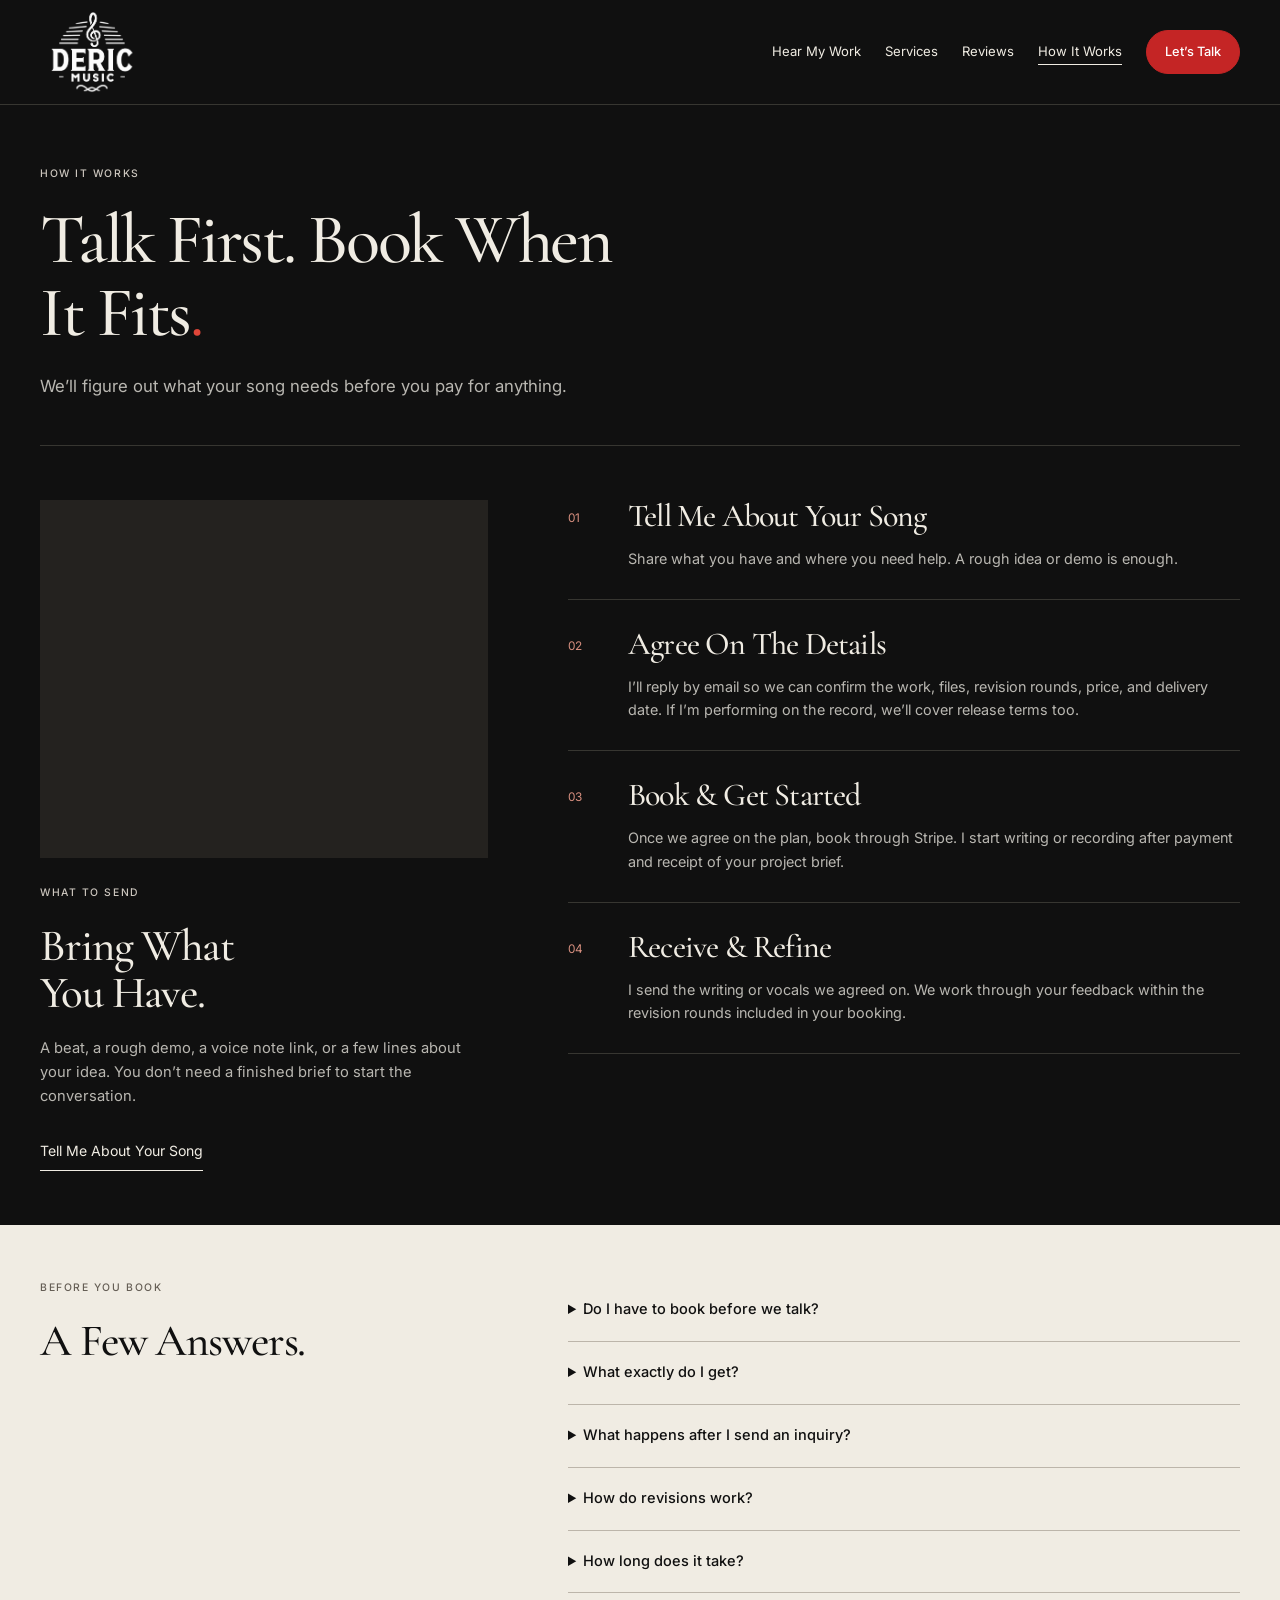
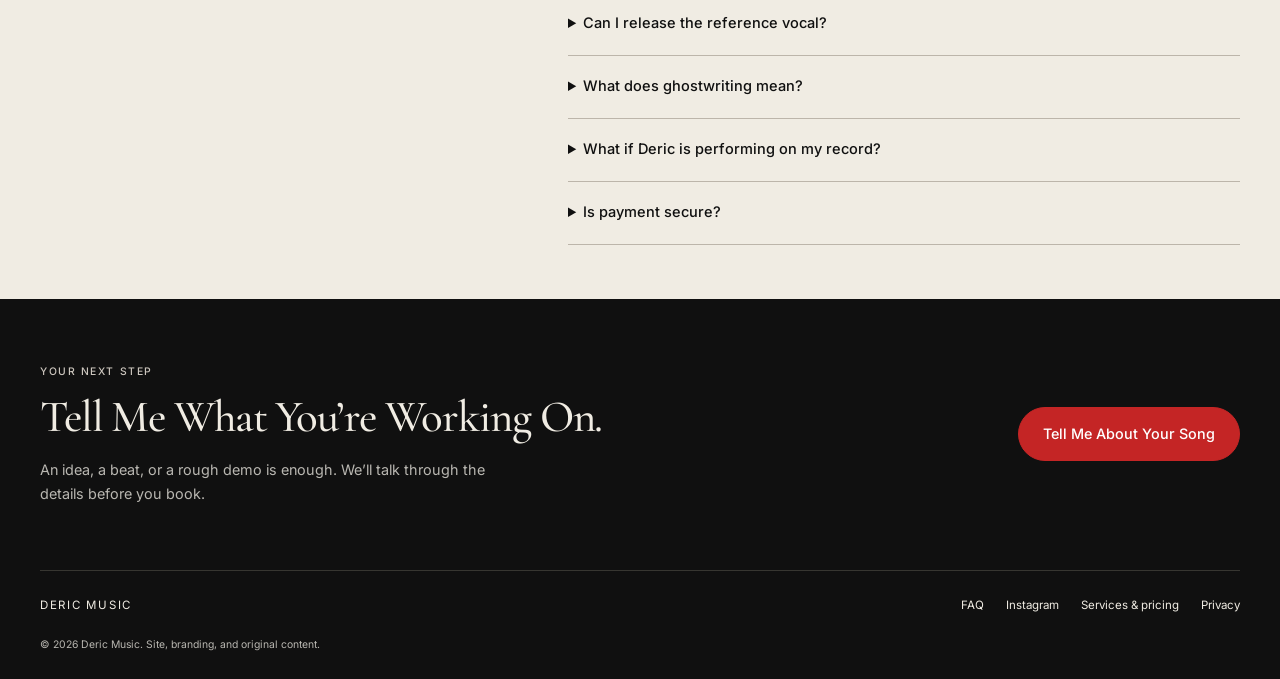
==== commit fe672464: "Clarify booking scope and add inquiry follow-up references" ====
--- a/how-it-works.html
+++ b/how-it-works.html
@@ -1,5 +1,8 @@
-<!doctype html>
-<html lang="en"><head><meta charset="UTF-8"><meta name="viewport" content="width=device-width, initial-scale=1"><meta name="theme-color" content="#101010"><title>How It Works | Deric Music</title><meta name="description" content="See how a Deric Music project works, from your first inquiry to booking and delivery. Get answers about reference vocals, timing, and release terms."><link rel="preconnect" href="https://fonts.googleapis.com"><link rel="preconnect" href="https://fonts.gstatic.com" crossorigin=""><link href="https://fonts.googleapis.com/css2?family=Cormorant+Garamond:wght@400;500;600&amp;family=Inter:wght@400;500;600&amp;display=swap" rel="stylesheet"><link rel="stylesheet" href="css/reset.css"><link rel="stylesheet" href="css/funnel.css?v=no-up-arrows-1"><link rel="stylesheet" href="css/draft-2.css?v=1"><script src="js/funnel.js?v=package-handoff-1" defer=""></script><link rel="stylesheet" href="css/mobile-polish.css?v=1"><script src="js/audio-player.js?v=1" defer=""></script><script src="js/tracking-config.js?v=1" defer=""></script><script src="js/conversions.js?v=package-handoff-1" defer=""></script><link rel="canonical" href="https://service.dericmusic.com/how-it-works.html"><meta property="og:title" content="How It Works | Deric Music"><meta property="og:description" content="See how a Deric Music project works, from your first inquiry to booking and delivery. Get answers about reference vocals, timing, and release terms."><meta property="og:type" content="website"><meta property="og:url" content="https://service.dericmusic.com/how-it-works.html"><meta property="og:image" content="https://service.dericmusic.com/assets/images/hero-bg.jpg"><link rel="stylesheet" href="css/photo-pass.css?v=package-handoff-1"></head><body class="funnel-page draft-two photo-draft"><a class="skip-link" href="#main">Skip to content</a><header class="site-header"><div class="wrap header-inner"><a class="brand" href="index.html" aria-label="Deric Music home"><img src="assets/images/deric-music-logo-transparent.png" alt="Deric Music" width="104" height="82"></a><button class="menu-toggle" type="button" aria-expanded="false" aria-controls="site-menu">Menu <span aria-hidden="true">+</span></button><nav class="site-menu" id="site-menu" aria-label="Main navigation"><a href="work.html">Hear My Work</a><a href="services.html">Services</a><a href="reviews.html">Reviews</a><a href="how-it-works.html" aria-current="page">How It Works</a><a class="button button-small" href="project.html">Let’s Talk</a></nav></div></header><main id="main"><header class="page-heading wrap"><p class="eyebrow">How it works</p><h1>Talk First. Book When It Fits<span class="red">.</span></h1><p class="page-lead">We’ll figure out what your song needs before you pay for anything.</p></header><section class="wrap process-layout"><div class="process-aside"><figure class="process-photo"><picture class="service-photo outdoor-crop"><source type="image/webp" srcset="assets/images/portraits/outdoor-480.webp 480w, assets/images/portraits/outdoor-900.webp 900w, assets/images/portraits/outdoor-1400.webp 1400w" sizes="(max-width: 650px) calc(100vw - 40px), (max-width: 1000px) 45vw, 560px"><img src="assets/images/portraits/outdoor-900.webp" alt="Deric standing outside at sunset" width="1556" height="2330" loading="lazy" decoding="async"></picture></figure><p class="eyebrow">What to send</p><h2>Bring What You Have.</h2><p>A beat, a rough demo, a voice note link, or a few lines about your idea. You don’t need a finished brief to start the conversation.</p><a class="text-link" href="project.html">Tell Me About Your Song</a></div><div><article class="process-row"><span class="process-number">01</span><div><h2>Tell Me About Your Song</h2><p>Share what you have and where you need help. A rough idea or demo is enough.</p></div></article><article class="process-row"><span class="process-number">02</span><div><h2>Agree On The Details</h2><p>We confirm the service, price, timing, and release terms before you book.</p></div></article><article class="process-row"><span class="process-number">03</span><div><h2>Book &amp; Get Started</h2><p>Once we agree on the plan, book through Stripe. I start writing or recording after payment and receipt of your project brief.</p></div></article><article class="process-row"><span class="process-number">04</span><div><h2>Receive &amp; Refine</h2><p>You receive the writing or recorded vocals included in your service, with revisions to work through your feedback.</p></div></article></div></section><section class="faq-section" id="faq"><div class="wrap faq-layout"><div><p class="eyebrow">Before you book</p><h2>A Few Answers.</h2></div><div><details class="faq-row"><summary>Do I have to book before we talk?</summary><div><p>No. <a href="project.html">Send a project inquiry</a> and we’ll discuss what you need. An inquiry does not take a payment or reserve a booking.</p></div></details><details class="faq-row"><summary>What exactly do I get?</summary><div><p>Songwriting includes the writing and a reference vocal so you can hear it. Recorded vocal services include Deric performing on your record.</p></div></details><details class="faq-row"><summary>How long does it take?</summary><div><p>Custom hooks and features typically take 2 business days. Full songwriting and full records take 3 to 4 business days. We confirm timing before booking; the delivery period starts once payment and the project brief are received.</p></div></details><details class="faq-row"><summary>Can I release the reference vocal?</summary><div><p>Reference vocals are there to help you hear the writing. They are not release vocals.</p></div></details><details class="faq-row"><summary>What does ghostwriting mean?</summary><div><p>You can release the song under your name. Credit is appreciated, but it is always your call.</p></div></details><details class="faq-row"><summary>What if Deric is performing on my record?</summary><div><p>Credits, splits, and release terms are agreed before work starts.</p></div></details><details class="faq-row"><summary>Is payment secure?</summary><div><p>Yes. Payments are processed securely through Stripe. Your card details never touch this site.</p></div></details></div></div></section><section class="closing wrap"><div><p class="eyebrow">Your next step</p><h2>Tell Me What You’re Working On.</h2><p>An idea, a beat, or a rough demo is enough. We’ll talk through the details before you book.</p></div><a class="button" href="project.html">Tell Me About Your Song</a></section></main><footer class="site-footer wrap"><a href="index.html">DERIC MUSIC</a><nav aria-label="Footer"><a href="how-it-works.html#faq">FAQ</a><a href="https://instagram.com/envyderic" target="_blank" rel="noopener">Instagram</a><a href="services.html">Services &amp; pricing</a><a href="privacy.html">Privacy</a><button class="tracking-settings" type="button" data-tracking-settings="" hidden="">Measurement preferences</button></nav><p>© 2026 Deric Music. Site, branding, and original content.</p></footer>
+<!DOCTYPE html><html lang="en"><head><meta charset="UTF-8"><meta name="viewport" content="width=device-width, initial-scale=1"><meta name="theme-color" content="#101010"><title>How It Works | Deric Music</title><meta name="description" content="See how a Deric Music project works, from your first inquiry to booking and delivery. Get answers about reference vocals, timing, and release terms."><link rel="preconnect" href="https://fonts.googleapis.com"><link rel="preconnect" href="https://fonts.gstatic.com" crossorigin=""><link href="https://fonts.googleapis.com/css2?family=Cormorant+Garamond:wght@400;500;600&amp;family=Inter:wght@400;500;600&amp;display=swap" rel="stylesheet"><link rel="stylesheet" href="css/reset.css"><link rel="stylesheet" href="css/funnel.css?v=no-up-arrows-1"><link rel="stylesheet" href="css/draft-2.css?v=1"><script src="js/funnel.js?v=booking-details-1" defer=""></script><link rel="stylesheet" href="css/mobile-polish.css?v=1"><script src="js/audio-player.js?v=1" defer=""></script><script src="js/tracking-config.js?v=1" defer=""></script><script src="js/conversions.js?v=package-handoff-1" defer=""></script><link rel="canonical" href="https://service.dericmusic.com/how-it-works.html"><meta property="og:title" content="How It Works | Deric Music"><meta property="og:description" content="See how a Deric Music project works, from your first inquiry to booking and delivery. Get answers about reference vocals, timing, and release terms."><meta property="og:type" content="website"><meta property="og:url" content="https://service.dericmusic.com/how-it-works.html"><meta property="og:image" content="https://service.dericmusic.com/assets/images/hero-bg.jpg"><link rel="stylesheet" href="css/photo-pass.css?v=booking-details-1"></head><body class="funnel-page draft-two photo-draft"><a class="skip-link" href="#main">Skip to content</a><header class="site-header"><div class="wrap header-inner"><a class="brand" href="index.html" aria-label="Deric Music home"><img src="assets/images/deric-music-logo-transparent.png" alt="Deric Music" width="104" height="82"></a><button class="menu-toggle" type="button" aria-expanded="false" aria-controls="site-menu">Menu <span aria-hidden="true">+</span></button><nav class="site-menu" id="site-menu" aria-label="Main navigation"><a href="work.html">Hear My Work</a><a href="services.html">Services</a><a href="reviews.html">Reviews</a><a href="how-it-works.html" aria-current="page">How It Works</a><a class="button button-small" href="project.html">Let’s Talk</a></nav></div></header><main id="main"><header class="page-heading wrap"><p class="eyebrow">How it works</p><h1>Talk First. Book When It Fits<span class="red">.</span></h1><p class="page-lead">We’ll figure out what your song needs before you pay for anything.</p></header><section class="wrap process-layout"><div class="process-aside"><figure class="process-photo"><picture class="service-photo outdoor-crop"><source type="image/webp" srcset="assets/images/portraits/outdoor-480.webp 480w, assets/images/portraits/outdoor-900.webp 900w, assets/images/portraits/outdoor-1400.webp 1400w" sizes="(max-width: 650px) calc(100vw - 40px), (max-width: 1000px) 45vw, 560px"><img src="assets/images/portraits/outdoor-900.webp" alt="Deric standing outside at sunset" width="1556" height="2330" loading="lazy" decoding="async"></picture></figure><p class="eyebrow">What to send</p><h2>Bring What You Have.</h2><p>A beat, a rough demo, a voice note link, or a few lines about your idea. You don’t need a finished brief to start the conversation.</p><a class="text-link" href="project.html">Tell Me About Your Song</a></div><div><article class="process-row"><span class="process-number">01</span><div><h2>Tell Me About Your Song</h2><p>Share what you have and where you need help. A rough idea or demo is enough.</p></div></article><article class="process-row"><span class="process-number">02</span><div><h2>Agree On The Details</h2><p>I’ll reply by email so we can confirm the work, files, revision rounds, price, and delivery date. If I’m performing on the record, we’ll cover release terms too.</p></div></article><article class="process-row"><span class="process-number">03</span><div><h2>Book &amp; Get Started</h2><p>Once we agree on the plan, book through Stripe. I start writing or recording after payment and receipt of your project brief.</p></div></article><article class="process-row"><span class="process-number">04</span><div><h2>Receive &amp; Refine</h2><p>I send the writing or vocals we agreed on. We work through your feedback within the revision rounds included in your booking.</p></div></article></div></section><section class="faq-section" id="faq"><div class="wrap faq-layout"><div><p class="eyebrow">Before you book</p><h2>A Few Answers.</h2></div><div><details class="faq-row"><summary>Do I have to book before we talk?</summary><div><p>No. <a href="project.html">Send a project inquiry</a> and we’ll discuss what you need. An inquiry does not take a payment or reserve a booking.</p></div></details><details class="faq-row"><summary>What exactly do I get?</summary><div><p>Writing orders include the hook or song and a reference vocal to guide your recording. Vocal orders include my performance on your track. We confirm the file formats and any separate vocal tracks before you pay.</p></div></details><details class="faq-row"><summary>What happens after I send an inquiry?</summary><div><p>I review your idea and reply to the email you provide. We’ll talk through the project before you book. Sending an inquiry does not take a payment or reserve a slot.</p></div></details><details class="faq-row"><summary>How do revisions work?</summary><div><p>We agree on the number of revision rounds and what they cover before you book. If you need something beyond that, we’ll discuss it first.</p></div></details><details class="faq-row"><summary>How long does it take?</summary><div><p>Custom hooks and features typically take 2 business days. Full songwriting and full records take 3 to 4 business days. We confirm timing before booking; the delivery period starts once payment and the project brief are received.</p></div></details><details class="faq-row"><summary>Can I release the reference vocal?</summary><div><p>Reference vocals are there to help you hear the writing. They are not release vocals.</p></div></details><details class="faq-row"><summary>What does ghostwriting mean?</summary><div><p>You can release the song under your name. Credit is appreciated, but it is always your call.</p></div></details><details class="faq-row"><summary>What if Deric is performing on my record?</summary><div><p>Credits, splits, and release terms are agreed before work starts.</p></div></details><details class="faq-row"><summary>Is payment secure?</summary><div><p>Yes. Payments are processed securely through Stripe. Your card details never touch this site.</p></div></details></div></div></section><section class="closing wrap"><div><p class="eyebrow">Your next step</p><h2>Tell Me What You’re Working On.</h2><p>An idea, a beat, or a rough demo is enough. We’ll talk through the details before you book.</p></div><a class="button" href="project.html">Tell Me About Your Song</a></section></main><footer class="site-footer wrap"><a href="index.html">DERIC MUSIC</a><nav aria-label="Footer"><a href="how-it-works.html#faq">FAQ</a><a href="https://instagram.com/envyderic" target="_blank" rel="noopener">Instagram</a><a href="services.html">Services &amp; pricing</a><a href="privacy.html">Privacy</a><button class="tracking-settings" type="button" data-tracking-settings="" hidden="">Measurement preferences</button></nav><p>© 2026 Deric Music. Site, branding, and original content.</p></footer>
+
+
+
+
 
 
 
--- a/css/photo-pass.css
+++ b/css/photo-pass.css
@@ -35,6 +35,11 @@
 .inquiry-person small{display:block;font-size:.7rem;color:var(--muted);font-weight:400;margin-top:4px}
 .photo-preview-note a{text-decoration:underline;text-underline-offset:3px}
 .package-summary{font-size:.8rem;color:#ead5ca;margin:0 0 24px;padding:12px 14px;border-left:2px solid #c96a59;background:#211b18}
+.service-card .service-scope{font-size:.75rem;color:var(--muted);line-height:1.5;margin-top:-8px;margin-bottom:20px}
+.inquiry-reference{font-size:.78rem;line-height:1.6;margin-block:18px;overflow-wrap:anywhere}
+.inquiry-reference code{font-size:.75rem;user-select:all}
+#inquiry-follow-up{margin-bottom:22px}
+#inquiry-follow-up a{text-decoration:underline;text-underline-offset:3px}
 .service-example{display:flex;align-items:flex-start;gap:18px;padding:20px;margin:0 0 28px;border:1px solid #4c463e;background:#191817}
 .service-example>img{width:72px;height:72px;object-fit:cover;flex:none}
 .service-example .eyebrow{display:block;font-size:.58rem;margin-bottom:8px}.service-example strong{font-size:.86rem;font-weight:500}.service-example p{font-size:.78rem;margin-top:7px}.service-example .text-link{font-size:.75rem;margin-top:5px}
